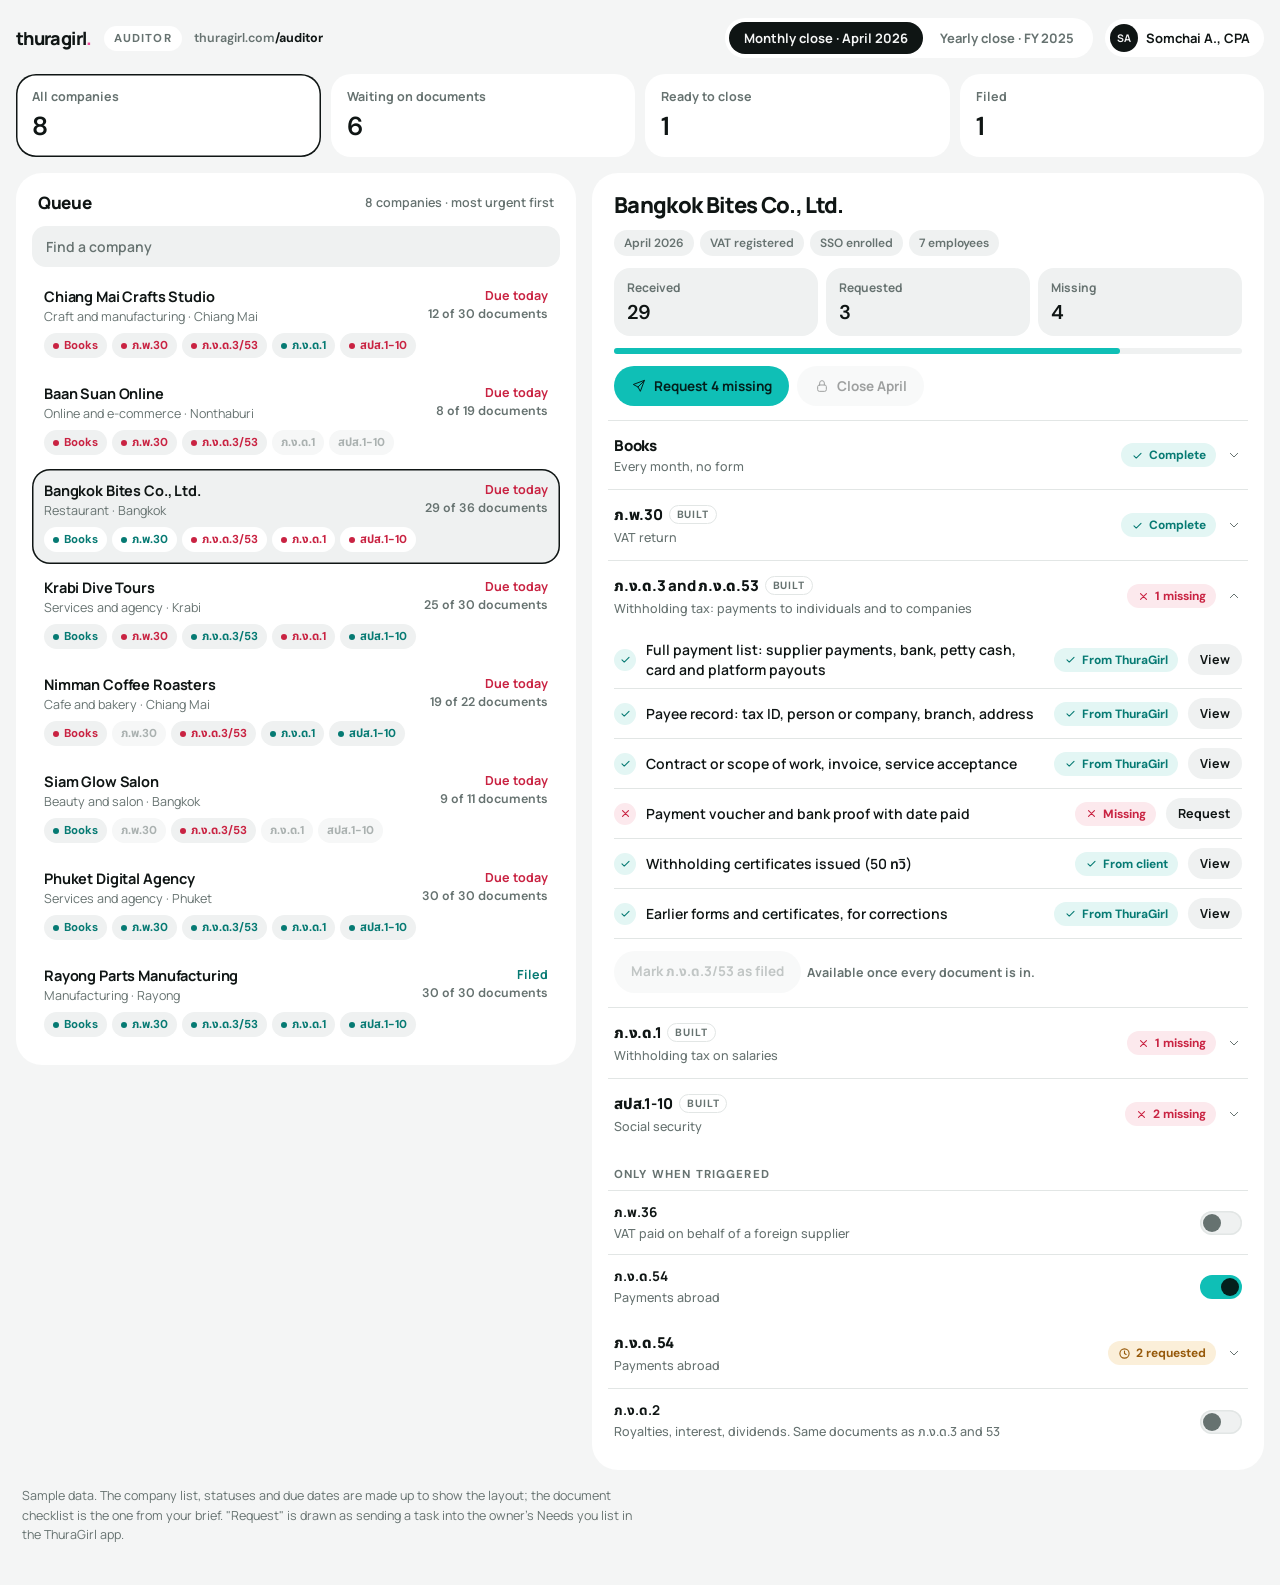
==== auditor/index.html @ 7ea8c2e9 "ThuraGirl v2: signup, dashboard and auditor pages A separate test build of the new design, apart fro" ====
<!doctype html>
<html lang="en">
<head>
<meta charset="utf-8">
<meta name="viewport" content="width=device-width,initial-scale=1,viewport-fit=cover">
<meta name="robots" content="noindex">
<title>Auditor · ThuraGirl</title>
<link rel="icon" href="../assets/favicon.svg">
<link rel="preconnect" href="https://fonts.googleapis.com">
<link rel="preconnect" href="https://fonts.gstatic.com" crossorigin>
<link rel="stylesheet" href="https://fonts.googleapis.com/css2?family=DM+Sans:opsz,wght@9..40,500;9..40,600;9..40,700&family=Manrope:wght@500;600;700;800&family=Noto+Sans+Thai:wght@500;600;700&display=swap">
<style>
  /* Layout: a work desk. Queue of companies on the left, the selected company's document checklist on the right. */
  :root{
    --bg:#F4F5F5; --surface:#FFFFFF; --soft:#EFF1F1; --ink:#0F1514; --mute:#667270; --line:#E2E6E5; --accent:#0FBFB6; --accent-ink:#04201D; --hint:#067A73; --tint:#E3F6F4;
    --bad:#C92342; --bad-bg:#FCE9ED; --warn:#96590A; --warn-bg:#FBEFD9; --shadow:0 12px 34px rgba(15,21,20,.10);
    --font:"Manrope","Noto Sans Thai",system-ui,-apple-system,"Segoe UI",sans-serif; --num:"DM Sans","Noto Sans Thai","Manrope",system-ui,sans-serif;
  }
  @media (prefers-color-scheme: dark){
    :root:not([data-theme="light"]){ --bg:#0B0E0E; --surface:#151919; --soft:#1F2424; --ink:#F1F4F3; --mute:#98A4A1; --line:#293030; --accent:#2DD4C8; --accent-ink:#04201D; --hint:#2DD4C8; --tint:#11302C;
      --bad:#FF8296; --bad-bg:#3A1820; --warn:#F0BC66; --warn-bg:#3A2C12; --shadow:0 16px 40px rgba(0,0,0,.5); color-scheme:dark }
  }
  :root[data-theme="dark"]{ --bg:#0B0E0E; --surface:#151919; --soft:#1F2424; --ink:#F1F4F3; --mute:#98A4A1; --line:#293030; --accent:#2DD4C8; --accent-ink:#04201D; --hint:#2DD4C8; --tint:#11302C;
    --bad:#FF8296; --bad-bg:#3A1820; --warn:#F0BC66; --warn-bg:#3A2C12; --shadow:0 16px 40px rgba(0,0,0,.5); color-scheme:dark }

  *{box-sizing:border-box;margin:0}
  body{background:var(--bg);color:var(--ink);font-family:var(--font);-webkit-font-smoothing:antialiased}
  button{font-family:inherit;color:inherit}
  :focus-visible{outline:2px solid var(--accent);outline-offset:2px}
  .num{font-family:var(--num);font-variant-numeric:tabular-nums}
  .i{width:18px;height:18px;stroke:currentColor;fill:none;stroke-width:1.5;stroke-linecap:round;stroke-linejoin:round;flex:none}
  .wrap{max-width:1320px;margin:0 auto;padding:18px max(16px,env(safe-area-inset-right,0px)) 40px max(16px,env(safe-area-inset-left,0px));display:grid;gap:16px}

  .top{display:flex;align-items:center;gap:12px;flex-wrap:wrap}
  .brand{display:flex;align-items:center;gap:8px;font-weight:800;font-size:18px;letter-spacing:-.035em}
  .brand b{font-weight:800}
  .brand i{font-style:normal;color:#EC4899}
  .brand span{font:700 11.5px var(--num);letter-spacing:.1em;text-transform:uppercase;color:var(--mute);background:var(--surface);border-radius:99px;padding:5px 10px;margin-left:4px}
  .url{font:600 12.5px var(--num);color:var(--mute)}
  .url b{color:var(--ink)}
  .seg{display:inline-flex;background:var(--surface);border-radius:99px;padding:4px;gap:2px}
  .seg button{border:0;background:none;font-weight:700;font-size:13px;color:var(--mute);padding:7px 15px;border-radius:99px;cursor:pointer}
  .seg button[aria-pressed="true"]{background:var(--ink);color:var(--bg)}
  .sp{flex:1}
  .me{display:flex;align-items:center;gap:8px;background:var(--surface);border-radius:99px;padding:5px 14px 5px 5px;font-size:13px;font-weight:700}
  .me b{width:28px;height:28px;border-radius:50%;background:var(--ink);color:var(--bg);display:grid;place-items:center;font-size:10.5px}

  .stats{display:grid;grid-template-columns:repeat(4,minmax(0,1fr));gap:10px}
  .stat{background:var(--surface);border:0;border-radius:20px;padding:14px 16px;text-align:left;cursor:pointer;display:grid;gap:4px}
  .stat[aria-pressed="true"]{box-shadow:inset 0 0 0 1.5px var(--ink)}
  .stat span{font-size:12.5px;font-weight:700;color:var(--mute)}
  .stat b{font:600 26px var(--num);letter-spacing:-.03em}

  .desk{display:grid;grid-template-columns:minmax(0,5fr) minmax(0,6fr);gap:16px;align-items:start}
  .pane{background:var(--surface);border-radius:26px;padding:16px}
  .ph{display:flex;align-items:center;justify-content:space-between;gap:10px;padding:2px 6px 12px}
  .ph h2{font-size:17px;font-weight:800;letter-spacing:-.02em}
  .ph small{font-size:12.5px;font-weight:600;color:var(--mute)}
  .search{width:100%;border:0;background:var(--soft);border-radius:14px;padding:11px 14px;font:600 14px var(--font);color:var(--ink);margin-bottom:8px}
  .search::placeholder{color:var(--mute)}
  .q{display:grid;gap:2px}
  .co{width:100%;border:0;background:none;text-align:left;border-radius:18px;padding:12px;display:grid;grid-template-columns:minmax(0,1fr) auto;gap:8px 12px;cursor:pointer}
  .co:hover{background:var(--soft)}
  .co[aria-current="true"]{background:var(--soft);box-shadow:inset 0 0 0 1.5px var(--ink)}
  .co .nm{font-size:14.5px;font-weight:700;letter-spacing:-.01em}
  .co .ty{font-size:12.5px;color:var(--mute);margin-top:2px}
  .co .due{font-size:12.5px;font-weight:700;color:var(--mute);text-align:right;white-space:nowrap}
  .co .due.hot{color:var(--bad)}
  .co .due.ok{color:var(--hint)}
  .co .cnt{font:600 12.5px var(--num);color:var(--mute);text-align:right;margin-top:2px}
  .strip{grid-column:1 / -1;display:flex;flex-wrap:wrap;gap:5px}
  .fs{display:inline-flex;align-items:center;gap:5px;border-radius:99px;padding:4px 9px;font:700 11.5px var(--num);background:var(--soft);color:var(--mute)}
  .co[aria-current="true"] .fs,.co:hover .fs{background:var(--surface)}
  .fs::before{content:"";width:6px;height:6px;border-radius:50%;background:currentColor}
  .fs.done{color:var(--hint)} .fs.miss{color:var(--bad)} .fs.ask{color:var(--warn)} .fs.na{opacity:.55} .fs.na::before{display:none}
  .none{padding:28px 12px;text-align:center;color:var(--mute);font-size:14px}

  .dh{display:grid;gap:12px;padding:4px 6px 14px}
  .dh h2{font-size:22px;font-weight:800;letter-spacing:-.03em;line-height:1.15}
  .tags{display:flex;flex-wrap:wrap;gap:6px}
  .tag{font:600 12px var(--num);color:var(--mute);background:var(--soft);border-radius:99px;padding:5px 10px}
  .sum{display:grid;grid-template-columns:repeat(3,minmax(0,1fr));gap:8px}
  .sum div{background:var(--soft);border-radius:16px;padding:11px 13px}
  .sum dt{font-size:12px;font-weight:700;color:var(--mute)}
  .sum dd{font:600 20px var(--num);letter-spacing:-.02em;margin-top:3px}
  .bar{height:6px;border-radius:99px;background:var(--soft);overflow:hidden}
  .bar i{display:block;height:100%;background:var(--accent);border-radius:0 99px 99px 0;transition:width .3s}
  .acts{display:flex;flex-wrap:wrap;gap:8px}
  .btn{border:0;border-radius:99px;padding:11px 17px;font-weight:700;font-size:13.5px;cursor:pointer;display:inline-flex;align-items:center;gap:7px;background:var(--soft)}
  .btn.pri{background:var(--accent);color:var(--accent-ink)}
  .btn[disabled]{opacity:.4;cursor:default}
  .btn .i{width:16px;height:16px}
  .back{display:none}

  .sec{border-top:1px solid var(--line)}
  .sh{width:100%;border:0;background:none;display:flex;align-items:center;gap:10px;padding:14px 6px;cursor:pointer;text-align:left}
  .sh .t{flex:1;min-width:0}
  .sh b{font-size:15px;font-weight:800;letter-spacing:-.015em}
  .sh small{display:block;font-size:12.5px;color:var(--mute);margin-top:2px;font-weight:500}
  .sh .cv{width:16px;height:16px;color:var(--mute);transition:transform .2s}
  .sec.open .sh .cv{transform:rotate(180deg)}
  .pill{display:inline-flex;align-items:center;gap:5px;border-radius:99px;padding:4px 10px;font:700 12px var(--num);white-space:nowrap;background:var(--soft);color:var(--mute)}
  .pill .i{width:13px;height:13px;stroke-width:2}
  .pill.done{background:var(--tint);color:var(--hint)} .pill.miss{background:var(--bad-bg);color:var(--bad)} .pill.ask{background:var(--warn-bg);color:var(--warn)}
  .built{font:700 10.5px var(--num);letter-spacing:.08em;text-transform:uppercase;color:var(--mute);border:1px solid var(--line);border-radius:99px;padding:2px 7px;margin-left:6px;vertical-align:2px}
  .sb{display:none;padding:0 6px 14px}
  .sec.open .sb{display:grid}
  .doc{display:flex;align-items:center;gap:10px;padding:9px 0;border-top:1px solid var(--line)}
  .doc:first-child{border-top:0}
  .doc .ic{width:22px;height:22px;border-radius:50%;display:grid;place-items:center;flex:none;background:var(--soft);color:var(--mute)}
  .doc .ic .i{width:13px;height:13px;stroke-width:2}
  .doc.done .ic{background:var(--tint);color:var(--hint)} .doc.miss .ic{background:var(--bad-bg);color:var(--bad)} .doc.ask .ic{background:var(--warn-bg);color:var(--warn)}
  .doc .tx{flex:1;min-width:0;font-size:14px;line-height:1.4;font-weight:600}
  .doc .tx small{display:block;font-size:12.5px;font-weight:500;color:var(--mute)}
  .doc .mini{border:0;background:var(--soft);border-radius:99px;padding:7px 12px;font-weight:700;font-size:12.5px;cursor:pointer;white-space:nowrap}
  .doc .mini:hover{background:var(--ink);color:var(--bg)}
  .after{display:flex;flex-wrap:wrap;align-items:center;gap:6px;padding:12px 0 0;border-top:1px solid var(--line);font-size:12.5px;font-weight:700;color:var(--mute)}
  .after button{border:0;cursor:pointer}
  .trig{display:flex;align-items:center;gap:10px;justify-content:space-between;padding:12px 6px;border-top:1px solid var(--line);font-size:13.5px;font-weight:700}
  .trig small{display:block;font-weight:500;color:var(--mute);font-size:12.5px;margin-top:2px}
  .sw{width:42px;height:24px;border-radius:99px;border:0;background:var(--soft);position:relative;cursor:pointer;flex:none;box-shadow:inset 0 0 0 1.5px var(--line)}
  .sw::after{content:"";position:absolute;top:3px;left:3px;width:18px;height:18px;border-radius:50%;background:var(--mute);transition:transform .18s}
  .sw[aria-checked="true"]{background:var(--accent);box-shadow:none} .sw[aria-checked="true"]::after{transform:translateX(18px);background:var(--accent-ink)}
  .grp{font:700 11.5px var(--num);letter-spacing:.1em;text-transform:uppercase;color:var(--mute);padding:18px 6px 8px}
  .toast{position:fixed;left:50%;bottom:24px;transform:translateX(-50%);background:var(--ink);color:var(--bg);border-radius:99px;padding:11px 18px;font-weight:700;font-size:13.5px;box-shadow:var(--shadow);z-index:9;max-width:calc(100vw - 32px);text-align:center}
  .toast[hidden]{display:none}
  .foot{font-size:12.5px;line-height:1.55;color:var(--mute);max-width:80ch;padding:0 6px}

  @media (max-width:900px){
    .desk{grid-template-columns:minmax(0,1fr)}
    .desk.detail .left{display:none}
    .desk:not(.detail) .right{display:none}
    .back{display:inline-flex}
    .stats{grid-template-columns:repeat(2,minmax(0,1fr))}
    .url{display:none}
    .pane{padding:12px;border-radius:22px}
    .doc{flex-wrap:wrap}
    .doc .tx{flex-basis:calc(100% - 34px)}
    .doc .pill{margin-left:32px}
    .me span{display:none} .me{padding:5px}
  }
  @media (prefers-reduced-motion:reduce){ .bar i,.sw::after,.sh .cv{transition:none} }
</style>
</head>
<body>
<svg width="0" height="0" style="position:absolute" aria-hidden="true">
  <symbol id="i-check" viewBox="0 0 24 24"><path d="m5.5 12.5 4.2 4.2L18.5 8"/></symbol>
  <symbol id="i-x" viewBox="0 0 24 24"><path d="m6.5 6.5 11 11m0-11-11 11"/></symbol>
  <symbol id="i-clock" viewBox="0 0 24 24"><circle cx="12" cy="12" r="8.5"/><path d="M12 7.5V12l3 1.8"/></symbol>
  <symbol id="i-chev" viewBox="0 0 24 24"><path d="m6.5 9.5 5.5 5.5 5.5-5.5"/></symbol>
  <symbol id="i-chevl" viewBox="0 0 24 24"><path d="m14.5 6.5-5.5 5.5 5.5 5.5"/></symbol>
  <symbol id="i-send" viewBox="0 0 24 24"><path d="M20 4 10.5 13.5M20 4l-6 16-3.500-6.500L4 10z"/></symbol>
  <symbol id="i-lock" viewBox="0 0 24 24"><rect x="5.5" y="10.5" width="13" height="9.5" rx="2.5"/><path d="M8.500 10.500v-3a3.500 3.500 0 0 1 7 0v3"/></symbol>
  <symbol id="i-dash" viewBox="0 0 24 24"><path d="M7 12h10"/></symbol>
</svg>

<div class="wrap">
  <header class="top">
    <div class="brand"><b>thuragirl<i>.</i></b><span>Auditor</span></div>
    <div class="url">thuragirl.com<b>/auditor</b></div>
    <div class="sp"></div>
    <div class="seg" id="mode" role="group" aria-label="Close type">
      <button type="button" data-m="month" aria-pressed="true">Monthly close · April 2026</button>
      <button type="button" data-m="year" aria-pressed="false">Yearly close · FY 2025</button>
    </div>
    <div class="me"><b>SA</b><span>Somchai A., CPA</span></div>
  </header>

  <div class="stats" id="stats" role="group" aria-label="Filter the queue"></div>

  <div class="desk" id="desk">
    <section class="pane left" aria-label="Company queue">
      <div class="ph"><h2>Queue</h2><small id="qn"></small></div>
      <input class="search" id="search" type="search" placeholder="Find a company" aria-label="Find a company">
      <div class="q" id="queue"></div>
    </section>
    <section class="pane right" id="detail" aria-label="Company documents"></section>
  </div>
  <p class="foot">Sample data. The company list, statuses and due dates are made up to show the layout; the document checklist is the one from your brief. "Request" is drawn as sending a task into the owner's Needs you list in the ThuraGirl app.</p>
</div>
<div class="toast" id="toast" role="status" hidden></div>

<script>
(function(){
  var $ = function(s, r){ return (r || document).querySelector(s); };
  function el(tag, cls, text){ var n = document.createElement(tag); if (cls) n.className = cls; if (text != null) n.textContent = text; return n; }
  function ico(id){ return '<svg class="i"><use href="#' + id + '"/></svg>'; }

  var WHT = ["Full payment list: supplier payments, bank, petty cash, card and platform payouts", "Payee record: tax ID, person or company, branch, address", "Contract or scope of work, invoice, service acceptance", "Payment voucher and bank proof with date paid", "Withholding certificates issued (50 ทวิ)", "Earlier forms and certificates, for corrections"];
  var SETS = {
    month: { forms: [
      { id: "books", short: "Books", name: "Books", sub: "Every month, no form", docs: ["Bank, card and wallet statements for the full month", "Reconciliations: bank, customer balances, supplier balances", "Adjustment entries with supporting documents", "Trial balance (all account balances) and ledger", "List of open exceptions"] },
      { id: "pp30", short: "ภ.พ.30", name: "ภ.พ.30", sub: "VAT return", built: 1, needs: "vat", due: 15, docs: ["Sales tax invoices, receipts, credit and debit notes", "Orders or contracts, and delivery or service acceptance", "Sales channel exports, platform settlements, payment-provider statements", "Supplier full tax invoices, credit and debit notes", "Purchase orders, goods or service received, proof of payment", "Sales VAT report and purchase VAT report", "Last month's ภ.พ.30 and receipt, with any overpaid VAT carried forward", "VAT registration (ภ.พ.20), branch list, approval for combined filing"] },
      { id: "wht", short: "ภ.ง.ด.3/53", name: "ภ.ง.ด.3 and ภ.ง.ด.53", sub: "Withholding tax: payments to individuals and to companies", built: 1, due: 7, docs: WHT },
      { id: "pnd1", short: "ภ.ง.ด.1", name: "ภ.ง.ด.1", sub: "Withholding tax on salaries", built: 1, needs: "staff", due: 7, docs: ["Employee list: joiners and leavers", "Employment contracts", "Payroll register: gross, deductions, net", "Bank payroll file and proof of payment", "Payroll journal entry"] },
      { id: "sso", short: "สปส.1-10", name: "สปส.1-10", sub: "Social security", built: 1, needs: "sso", due: 15, docs: ["Employee list with status: active, joined, left, unpaid leave", "HR change documents: resignation, termination, start dates", "Attendance, overtime, commission, bonus inputs", "Payroll register with wage base and both contributions", "Bank payroll file and proof of payment", "Form parts 1 and 2, submission response, official receipt"] }
    ], trig: [
      { id: "pp36", short: "ภ.พ.36", name: "ภ.พ.36", sub: "VAT paid on behalf of a foreign supplier", docs: ["Foreign contract", "Invoice", "Proof of where the service was used", "Remittance proof", "Exchange rate source"] },
      { id: "pnd54", short: "ภ.ง.ด.54", name: "ภ.ง.ด.54", sub: "Payments abroad", docs: ["Payee country", "Tax residency certificate", "Contract", "Invoice", "Remittance proof", "Exchange rate source"] },
      { id: "pnd2", short: "ภ.ง.ด.2", name: "ภ.ง.ด.2", sub: "Royalties, interest, dividends. Same documents as ภ.ง.ด.3 and 53", docs: WHT }
    ] },
    year: { forms: [
      { id: "ybooks", short: "Books", name: "Books", sub: "Year-end books", docs: ["12 monthly packs", "Final locked trial balance, ledger, sub-ledgers", "Year-end adjustments with supporting documents", "Schedules: fixed assets and depreciation, accruals, provisions, loans, stock count"] },
      { id: "pnd51", short: "ภ.ง.ด.51", name: "ภ.ง.ด.51", sub: "Half-year corporate income tax", docs: ["Year-to-date trial balance and management accounts", "Full-year profit forecast with assumptions", "Tax losses brought forward, incentives (BOI, SME status)", "Withholding certificates received (tax credits)", "Earlier ภ.ง.ด.51 payment and receipt"] },
      { id: "pnd50", short: "ภ.ง.ด.50", name: "ภ.ง.ด.50", sub: "Annual corporate income tax", docs: ["Final financial statements, notes, audit report", "Bridge from accounting profit to taxable profit", "Schedules: tax depreciation, donations, entertainment, non-deductible expenses, tax losses", "Credits: ภ.ง.ด.51 payment, withholding certificates received", "Related-party transaction records"] },
      { id: "pnd1k", short: "ภ.ง.ด.1ก", name: "ภ.ง.ด.1ก", sub: "Annual payroll summary", needs: "staff", docs: ["Full-year payroll, matched to the 12 monthly ภ.ง.ด.1 forms", "Annual withholding certificates for employees (50 ทวิ)"] },
      { id: "dbd", short: "DBD", name: "DBD financial statements", sub: "Annual filing with DBD", docs: ["Final financial statements with last year's figures, and notes", "Signed audit report with the CPA's name and registration number", "Board documents, AGM notice and minutes", "Filing files: the statements in DBD's electronic format, audit report PDF, notes PDF", "Submission reference and accepted status"] },
      { id: "boj5", short: "บอจ.5", name: "บอจ.5", sub: "Shareholder list", docs: ["Share register as of the AGM date", "Share transfers during the year", "Capital and share data"] }
    ], trig: [] }
  };
  var AFTER = ["Submission response", "Payment proof", "Official receipt"];
  var COS = [
    { n: "Bangkok Bites Co., Ltd.", t: "Restaurant · Bangkok", vat: 1, sso: 1, staff: 7, c: .78 },
    { n: "Chiang Mai Crafts Studio", t: "Craft and manufacturing · Chiang Mai", vat: 1, sso: 1, staff: 4, c: .5 },
    { n: "Phuket Digital Agency", t: "Services and agency · Phuket", vat: 1, sso: 1, staff: 12, c: 1 },
    { n: "Nimman Coffee Roasters", t: "Cafe and bakery · Chiang Mai", vat: 0, sso: 1, staff: 5, c: .9 },
    { n: "Siam Glow Salon", t: "Beauty and salon · Bangkok", vat: 0, sso: 0, staff: 0, c: .62 },
    { n: "Baan Suan Online", t: "Online and e-commerce · Nonthaburi", vat: 1, sso: 0, staff: 0, c: .4 },
    { n: "Rayong Parts Manufacturing", t: "Manufacturing · Rayong", vat: 1, sso: 1, staff: 38, c: 2 },
    { n: "Krabi Dive Tours", t: "Services and agency · Krabi", vat: 1, sso: 1, staff: 9, c: .86 }
  ];
  // deterministic sample statuses
  function rnd(seed){ var x = Math.sin(seed * 9301 + 49297) * 233280; return x - Math.floor(x); }
  var ST = {}, FILED = {}, TRIGON = {}, AFT = {};
  COS.forEach(function(co, ci){
    ["month", "year"].forEach(function(m, mi){
      SETS[m].forms.concat(SETS[m].trig).forEach(function(f, fi){
        var c = m === "year" ? Math.min(1, co.c * 0.7) : co.c;
        f.docs.forEach(function(d, di){
          var r = rnd(ci * 131 + mi * 977 + fi * 53 + di * 7 + 1), r2 = rnd(ci * 71 + fi * 113 + di * 37 + mi * 211 + 5);
          ST[ci + m + f.id + di] = r < c ? (r2 < .62 ? "auto" : "client") : (r2 < .35 ? "ask" : "miss");
        });
        if (co.c >= 2 && m === "month"){ FILED[ci + m + f.id] = 1; AFTER.forEach(function(a, ai){ AFT[ci + m + f.id + ai] = 1; }); }
      });
    });
  });
  TRIGON["0monthpnd54"] = 1;

  var mode = "month", sel = 0, filter = "all", term = "", open = {};
  function applies(co, f){ return !f.needs || (f.needs === "vat" ? co.vat : f.needs === "sso" ? co.sso : co.staff > 0); }
  function activeForms(ci){
    var co = COS[ci], S = SETS[mode];
    return S.forms.filter(function(f){ return applies(co, f); }).concat(S.trig.filter(function(f){ return TRIGON[ci + mode + f.id]; }));
  }
  function formStat(ci, f){
    var o = { got: 0, ask: 0, miss: 0, n: f.docs.length };
    f.docs.forEach(function(d, di){ var s = ST[ci + mode + f.id + di]; if (s === "miss") o.miss++; else if (s === "ask") o.ask++; else o.got++; });
    o.filed = !!FILED[ci + mode + f.id]; return o;
  }
  function coStat(ci){
    var o = { got: 0, ask: 0, miss: 0, n: 0, filed: 0, forms: 0, due: 99 };
    activeForms(ci).forEach(function(f){
      var s = formStat(ci, f); o.got += s.got; o.ask += s.ask; o.miss += s.miss; o.n += s.n; o.forms++; if (s.filed) o.filed++;
      if (!s.filed && f.due && f.due < o.due) o.due = f.due;
    });
    o.stage = o.filed === o.forms ? "filed" : (o.miss + o.ask) ? "collect" : "ready"; return o;
  }
  var TODAY = 7;
  function dueText(s){
    if (s.stage === "filed") return ["Filed", "ok"];
    if (mode === "year" || s.due === 99) return [s.stage === "ready" ? "Ready to close" : "Collecting", s.stage === "ready" ? "ok" : ""];
    var d = s.due - TODAY; return [d === 0 ? "Due today" : d < 0 ? Math.abs(d) + " days late" : "Due in " + d + " days", d <= 0 ? "hot" : ""];
  }
  var toastT = 0;
  function toast(m){ var t = $("#toast"); t.textContent = m; t.hidden = false; clearTimeout(toastT); toastT = setTimeout(function(){ t.hidden = true; }, 2600); }

  function renderStats(){
    var c = { all: 0, collect: 0, ready: 0, filed: 0 };
    COS.forEach(function(co, ci){ var s = coStat(ci); c.all++; c[s.stage]++; });
    var root = $("#stats"); root.textContent = "";
    [["all", "All companies"], ["collect", "Waiting on documents"], ["ready", "Ready to close"], ["filed", "Filed"]].forEach(function(x){
      var b = el("button", "stat"); b.type = "button"; b.setAttribute("aria-pressed", String(filter === x[0]));
      b.appendChild(el("span", "", x[1])); b.appendChild(el("b", "num", c[x[0]]));
      b.addEventListener("click", function(){ filter = x[0]; render(); }); root.appendChild(b);
    });
  }
  function renderQueue(){
    var root = $("#queue"); root.textContent = "";
    var rows = COS.map(function(co, ci){ return { co: co, ci: ci, s: coStat(ci) }; })
      .filter(function(r){ return (filter === "all" || r.s.stage === filter) && r.co.n.toLowerCase().indexOf(term) >= 0; })
      .sort(function(a, b){ var o = { collect: 0, ready: 1, filed: 2 }; return (o[a.s.stage] - o[b.s.stage]) || (a.s.due - b.s.due) || (b.s.miss + b.s.ask - a.s.miss - a.s.ask); });
    $("#qn").textContent = rows.length + (rows.length === 1 ? " company" : " companies") + " · most urgent first";
    if (!rows.length) root.appendChild(el("div", "none", "No companies match."));
    rows.forEach(function(r){
      var b = el("button", "co"); b.type = "button"; if (r.ci === sel) b.setAttribute("aria-current", "true");
      var l = el("div"); l.appendChild(el("div", "nm", r.co.n)); l.appendChild(el("div", "ty", r.co.t)); b.appendChild(l);
      var d = dueText(r.s), rt = el("div"); rt.appendChild(el("div", "due " + d[1], d[0])); rt.appendChild(el("div", "cnt", r.s.got + " of " + r.s.n + " documents")); b.appendChild(rt);
      var strip = el("div", "strip");
      SETS[mode].forms.forEach(function(f){
        var ok = applies(r.co, f), fs = ok ? formStat(r.ci, f) : null, cls = !ok ? "na" : fs.filed || !(fs.miss + fs.ask) ? "done" : fs.miss ? "miss" : "ask";
        var word = !ok ? "not needed" : fs.filed ? "filed" : fs.miss ? fs.miss + " missing" : fs.ask ? fs.ask + " requested" : "complete";
        var p = el("span", "fs " + cls, f.short); p.title = f.short + ": " + word; p.setAttribute("aria-label", f.short + ", " + word); strip.appendChild(p);
      });
      b.appendChild(strip);
      b.addEventListener("click", function(){ sel = r.ci; open = {}; $("#desk").classList.add("detail"); render(); window.scrollTo(0, 0); });
      root.appendChild(b);
    });
  }
  function statusPill(s){
    var map = { auto: ["done", "i-check", "From ThuraGirl"], client: ["done", "i-check", "From client"], ask: ["ask", "i-clock", "Requested"], miss: ["miss", "i-x", "Missing"] }[s];
    var p = el("span", "pill " + map[0]); p.innerHTML = ico(map[1]); p.appendChild(document.createTextNode(map[2])); return p;
  }
  function renderDetail(){
    var root = $("#detail"), co = COS[sel], s = coStat(sel), S = SETS[mode]; root.textContent = "";
    var h = el("div", "dh");
    var back = el("button", "btn back"); back.type = "button"; back.innerHTML = ico("i-chevl") + "Queue"; back.style.justifySelf = "start";
    back.addEventListener("click", function(){ $("#desk").classList.remove("detail"); }); h.appendChild(back);
    h.appendChild(el("h2", "", co.n));
    var tags = el("div", "tags");
    [mode === "month" ? "April 2026" : "FY 2025", co.vat ? "VAT registered" : "Not VAT registered", co.sso ? "SSO enrolled" : "No SSO", co.staff ? co.staff + " employees" : "No employees"].forEach(function(t){ tags.appendChild(el("span", "tag", t)); });
    h.appendChild(tags);
    var sum = el("dl", "sum");
    [["Received", s.got], ["Requested", s.ask], ["Missing", s.miss]].forEach(function(x){ var d = el("div"); d.appendChild(el("dt", "", x[0])); d.appendChild(el("dd", "num", x[1])); sum.appendChild(d); });
    h.appendChild(sum);
    var bar = el("div", "bar"); bar.setAttribute("role", "img"); bar.setAttribute("aria-label", s.got + " of " + s.n + " documents received"); var fill = el("i"); fill.style.width = (s.n ? s.got / s.n * 100 : 0) + "%"; bar.appendChild(fill); h.appendChild(bar);
    var acts = el("div", "acts");
    var req = el("button", "btn pri"); req.type = "button"; req.innerHTML = ico("i-send") + (s.miss ? "Request " + s.miss + " missing" : "Nothing to request"); req.disabled = !s.miss;
    req.addEventListener("click", function(){ var n = 0; activeForms(sel).forEach(function(f){ f.docs.forEach(function(d, di){ var k = sel + mode + f.id + di; if (ST[k] === "miss"){ ST[k] = "ask"; n++; } }); }); toast(n + " requests sent to " + co.n); render(); });
    var cls = el("button", "btn"); cls.type = "button"; cls.innerHTML = ico("i-lock") + (s.stage === "filed" ? "Closed" : mode === "month" ? "Close April" : "Close FY 2025"); cls.disabled = s.stage !== "ready" || s.filed !== s.forms;
    if (s.stage === "ready" && s.filed !== s.forms) cls.title = "File every form first";
    acts.appendChild(req); acts.appendChild(cls); h.appendChild(acts);
    root.appendChild(h);

    var act = activeForms(sel), auto = act.filter(function(f){ return formStat(sel, f).miss; })[0] || act.filter(function(f){ return formStat(sel, f).ask; })[0];
    function section(f, isTrig){
      var fs = formStat(sel, f), key = f.id, isOpen = open[key] != null ? open[key] : (auto && auto.id === f.id);
      var sec = el("div", "sec" + (isOpen ? " open" : "")), sh = el("button", "sh"); sh.type = "button"; sh.setAttribute("aria-expanded", String(isOpen));
      var t = el("div", "t"), b = el("b", "", f.name); t.appendChild(b); if (f.built) t.insertAdjacentHTML("beforeend", '<span class="built">Built</span>'); t.appendChild(el("small", "", f.sub)); sh.appendChild(t);
      var pc = fs.filed ? "done" : fs.miss ? "miss" : fs.ask ? "ask" : "done", pt = fs.filed ? "Filed" : fs.miss ? fs.miss + " missing" : fs.ask ? fs.ask + " requested" : "Complete";
      var pill = el("span", "pill " + pc); pill.innerHTML = ico(pc === "done" ? "i-check" : pc === "miss" ? "i-x" : "i-clock"); pill.appendChild(document.createTextNode(pt)); sh.appendChild(pill);
      sh.insertAdjacentHTML("beforeend", '<svg class="i cv"><use href="#i-chev"/></svg>');
      sh.addEventListener("click", function(){ open[key] = !isOpen; renderDetail(); }); sec.appendChild(sh);
      var sb = el("div", "sb");
      f.docs.forEach(function(d, di){
        var k = sel + mode + f.id + di, st = ST[k], cl = st === "miss" ? "miss" : st === "ask" ? "ask" : "done";
        var row = el("div", "doc " + cl), ic = el("span", "ic"); ic.innerHTML = ico(cl === "done" ? "i-check" : cl === "miss" ? "i-x" : "i-clock"); row.appendChild(ic);
        row.appendChild(el("div", "tx", d)); row.appendChild(statusPill(st));
        if (st === "miss"){ var a = el("button", "mini", "Request"); a.type = "button"; a.addEventListener("click", function(){ ST[k] = "ask"; toast("Request sent to " + co.n); render(); }); row.appendChild(a); }
        else if (st === "ask"){ var a2 = el("button", "mini", "Mark received"); a2.type = "button"; a2.addEventListener("click", function(){ ST[k] = "client"; render(); }); row.appendChild(a2); }
        else { var a3 = el("button", "mini", "View"); a3.type = "button"; a3.addEventListener("click", function(){ toast("Opens the file. Not part of this mock."); }); row.appendChild(a3); }
        sb.appendChild(row);
      });
      if (f.id !== "books" && f.id !== "ybooks"){
        var af = el("div", "after"), complete = !(fs.miss + fs.ask);
        if (!fs.filed){
          var fb = el("button", "btn"); fb.type = "button"; fb.textContent = "Mark " + f.short + " as filed"; fb.disabled = !complete; if (!complete) fb.title = "Collect every document first";
          fb.addEventListener("click", function(){ FILED[sel + mode + f.id] = 1; toast(f.short + " marked as filed"); render(); }); af.appendChild(fb);
          af.appendChild(el("span", "", complete ? "Then collect the filing proof." : "Available once every document is in."));
        } else {
          af.appendChild(el("span", "", "After filing:"));
          AFTER.forEach(function(a, ai){
            var k2 = sel + mode + f.id + ai, on = !!AFT[k2], p = el("button", "pill " + (on ? "done" : "miss")); p.type = "button"; p.innerHTML = ico(on ? "i-check" : "i-x"); p.appendChild(document.createTextNode(a));
            p.setAttribute("aria-pressed", String(on)); p.addEventListener("click", function(){ AFT[k2] = !on; renderDetail(); }); af.appendChild(p);
          });
        }
        sb.appendChild(af);
      }
      sec.appendChild(sb); return sec;
    }
    S.forms.forEach(function(f){
      if (applies(co, f)) root.appendChild(section(f));
      else { var na = el("div", "trig"), t = el("div"); t.appendChild(document.createTextNode(f.name)); t.appendChild(el("small", "", "Not needed: " + (f.needs === "vat" ? "the company is not VAT registered" : f.needs === "sso" ? "the company is not enrolled with SSO" : "the company has no employees"))); na.appendChild(t); var p = el("span", "pill"); p.innerHTML = ico("i-dash") + "Not needed"; na.appendChild(p); root.appendChild(na); }
    });
    if (S.trig.length){
      root.appendChild(el("div", "grp", "Only when triggered"));
      S.trig.forEach(function(f){
        var k = sel + mode + f.id, on = !!TRIGON[k];
        var row = el("div", "trig"), t = el("div"); t.appendChild(document.createTextNode(f.name)); t.appendChild(el("small", "", f.sub)); row.appendChild(t);
        var sw = el("button", "sw"); sw.type = "button"; sw.setAttribute("role", "switch"); sw.setAttribute("aria-checked", String(on)); sw.setAttribute("aria-label", f.name + " applies this month");
        sw.addEventListener("click", function(){ TRIGON[k] = !on; if (!on) open[f.id] = true; render(); }); row.appendChild(sw); root.appendChild(row);
        if (on){ var sc = section(f, true); sc.style.borderTop = "0"; root.appendChild(sc); }
      });
    }
  }
  function render(){ renderStats(); renderQueue(); renderDetail(); }
  [].forEach.call(document.querySelectorAll("#mode button"), function(b){
    b.addEventListener("click", function(){ mode = b.getAttribute("data-m"); open = {}; [].forEach.call(document.querySelectorAll("#mode button"), function(x){ x.setAttribute("aria-pressed", String(x === b)); }); render(); });
  });
  $("#search").addEventListener("input", function(){ term = this.value.trim().toLowerCase(); renderQueue(); });
  render();
})();
</script>
</body>
</html>
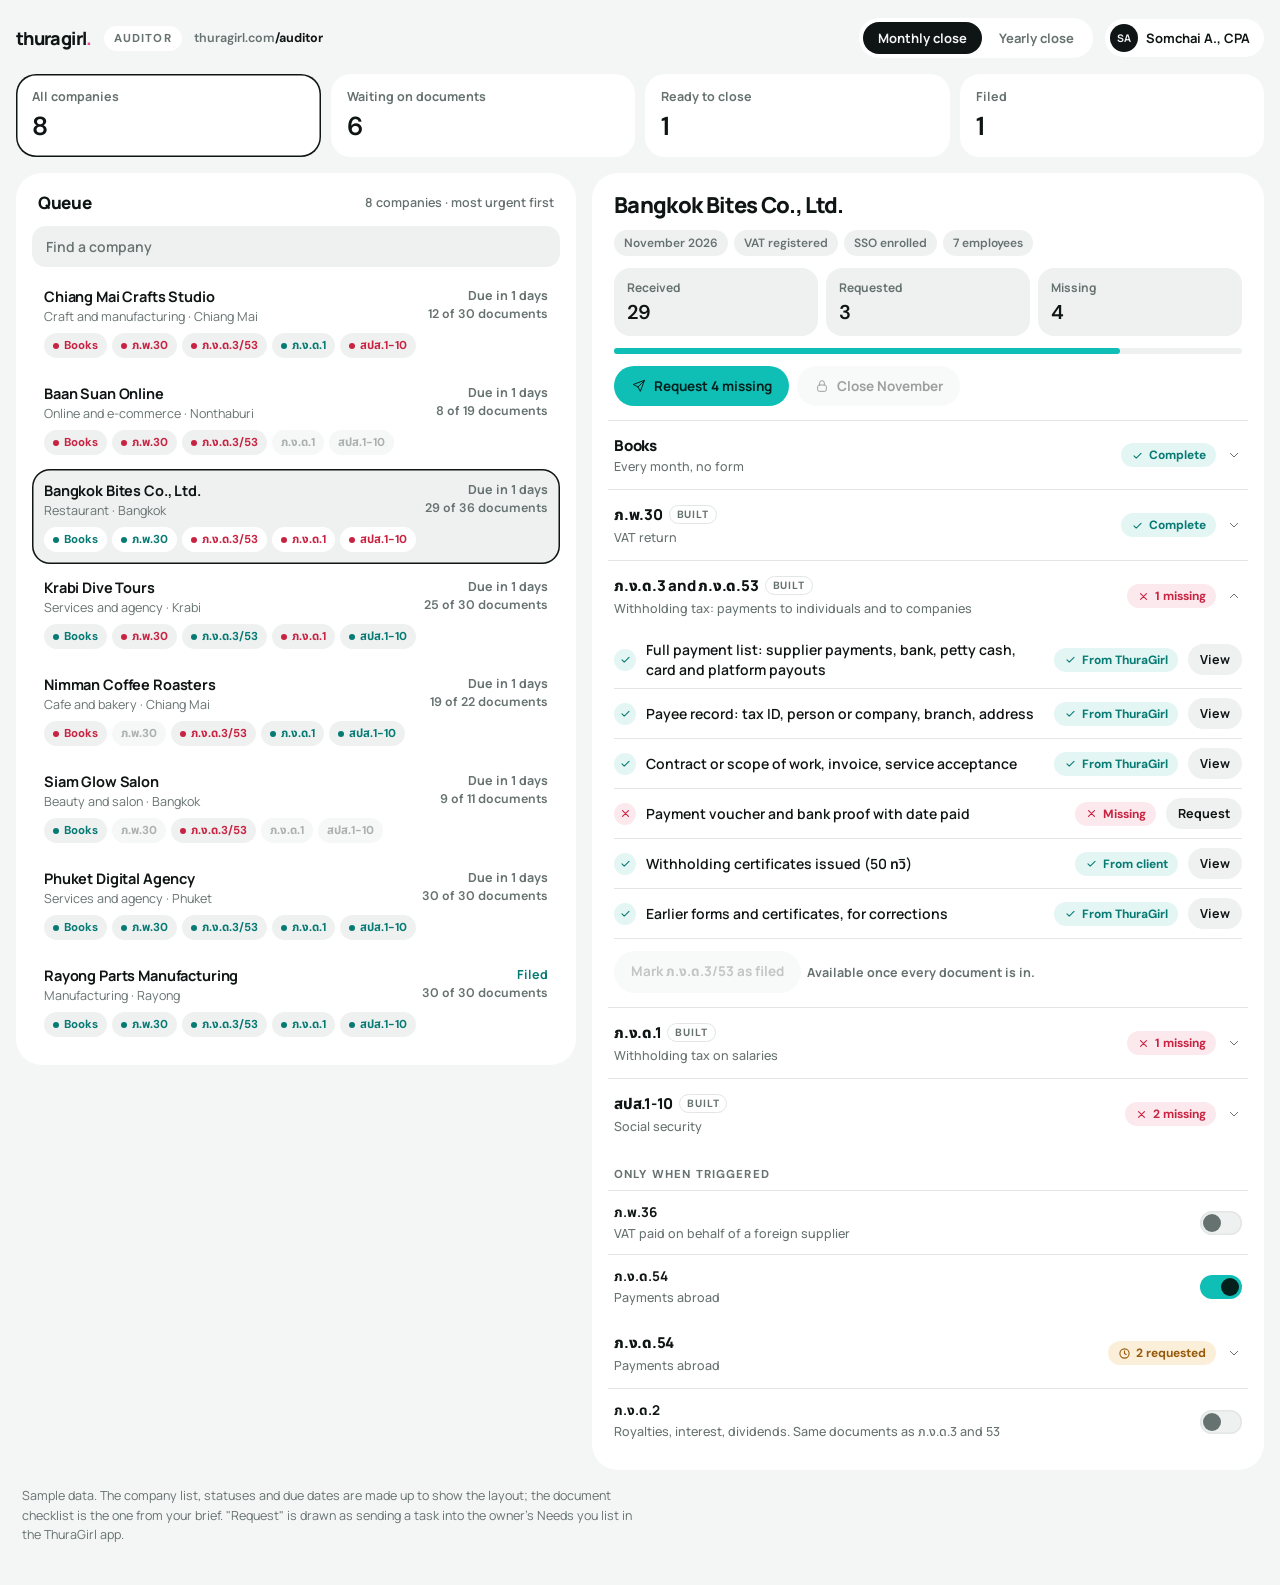
==== commit 162a94dd: "Guided invoice and pay, one Upload for everything, passkeys and 2FA, Settings tabs, DBD records, pay" ====
--- a/auditor/index.html
+++ b/auditor/index.html
@@ -140,6 +140,16 @@
     .me span{display:none} .me{padding:5px}
   }
   @media (prefers-reduced-motion:reduce){ .bar i,.sw::after,.sh .cv{transition:none} }
+  .vw{position:fixed;inset:0;z-index:50;background:rgba(10,20,18,.38);display:grid;place-items:center;padding:16px}
+  .vw[hidden]{display:none}
+  .vw-c{background:var(--surface);border-radius:24px;padding:22px;width:min(520px,100%);display:grid;gap:12px;box-shadow:var(--shadow)}
+  .vw-c small{color:var(--mute);font-weight:700;font-size:12.5px}
+  .vw-c h3{font-size:18px;line-height:1.35}
+  .vw-c p{color:var(--mute);font-size:14px;line-height:1.5}
+  .vw-d{display:grid;grid-template-columns:max-content 1fr;gap:6px 16px;font-size:14px;margin:0}
+  .vw-d dt{color:var(--mute);font-weight:600}
+  .vw-d dd{margin:0;font-weight:600;word-break:break-word}
+  .vw-c .acts{display:flex;gap:8px;justify-content:flex-end;flex-wrap:wrap}
 </style>
 </head>
 <body>
@@ -160,8 +170,8 @@
     <div class="url">thuragirl.com<b>/auditor</b></div>
     <div class="sp"></div>
     <div class="seg" id="mode" role="group" aria-label="Close type">
-      <button type="button" data-m="month" aria-pressed="true">Monthly close · April 2026</button>
-      <button type="button" data-m="year" aria-pressed="false">Yearly close · FY 2025</button>
+      <button type="button" data-m="month" aria-pressed="true">Monthly close</button>
+      <button type="button" data-m="year" aria-pressed="false">Yearly close</button>
     </div>
     <div class="me"><b>SA</b><span>Somchai A., CPA</span></div>
   </header>
@@ -209,6 +219,8 @@
     ], trig: [] }
   };
   var AFTER = ["Submission response", "Payment proof", "Official receipt"];
+  var NOW = new Date(), PM = new Date(NOW.getFullYear(), NOW.getMonth() - 1, 1), MNAMES = ["January", "February", "March", "April", "May", "June", "July", "August", "September", "October", "November", "December"];
+  var PMON = MNAMES[PM.getMonth()], PLABEL = PMON + " " + PM.getFullYear(), FYLABEL = "FY " + (NOW.getFullYear() - 1);
   var COS = [
     { n: "Bangkok Bites Co., Ltd.", t: "Restaurant · Bangkok", vat: 1, sso: 1, staff: 7, c: .78 },
     { n: "Chiang Mai Crafts Studio", t: "Craft and manufacturing · Chiang Mai", vat: 1, sso: 1, staff: 4, c: .5 },
@@ -221,7 +233,7 @@
   ];
   // deterministic sample statuses
   function rnd(seed){ var x = Math.sin(seed * 9301 + 49297) * 233280; return x - Math.floor(x); }
-  var ST = {}, FILED = {}, TRIGON = {}, AFT = {};
+  var ST = {}, FILED = {}, TRIGON = {}, AFT = {}, CLOSED = {};
   COS.forEach(function(co, ci){
     ["month", "year"].forEach(function(m, mi){
       SETS[m].forms.concat(SETS[m].trig).forEach(function(f, fi){
@@ -230,11 +242,54 @@
           var r = rnd(ci * 131 + mi * 977 + fi * 53 + di * 7 + 1), r2 = rnd(ci * 71 + fi * 113 + di * 37 + mi * 211 + 5);
           ST[ci + m + f.id + di] = r < c ? (r2 < .62 ? "auto" : "client") : (r2 < .35 ? "ask" : "miss");
         });
-        if (co.c >= 2 && m === "month"){ FILED[ci + m + f.id] = 1; AFTER.forEach(function(a, ai){ AFT[ci + m + f.id + ai] = 1; }); }
+        if (co.c >= 2 && m === "month"){ FILED[ci + m + f.id] = 1; CLOSED[ci + m] = 1; AFTER.forEach(function(a, ai){ AFT[ci + m + f.id + ai] = 1; }); }
       });
     });
   });
   TRIGON["0monthpnd54"] = 1;
+
+  // companies that signed up in this browser join the queue, ahead of the samples
+  var DB = {}; try { DB = JSON.parse(localStorage.getItem("tg.v2") || "{}"); } catch (e) {}
+  var REAL = [];
+  Object.keys(DB.users || {}).forEach(function(k){
+    var u = DB.users[k]; if (!u.onboarded) return;
+    var name = u.path === "new" ? (u.reg && u.reg.names && u.reg.names[0] ? "บริษัท " + u.reg.names[0] + " จำกัด" : "New company (not registered)") : (u.company && u.company.name) || u.email;
+    REAL.push({ n: name, t: (u.company && u.company.type ? u.company.type : u.path === "new" ? "Registering" : "Company") + " · signed up in this browser", vat: u.setup && u.setup.vat === "Yes" ? 1 : 0, sso: u.setup && u.setup.sso === "Yes" ? 1 : 0, staff: (u.team || []).length, c: 0, real: k });
+  });
+  REAL.forEach(function(co, ri){
+    var ci = COS.length; COS.push(co);
+    var u = DB.users[co.real];
+    ["month", "year"].forEach(function(m){
+      SETS[m].forms.concat(SETS[m].trig).forEach(function(f){
+        f.docs.forEach(function(d, di){
+          var k = ci + m + f.id + di, got = m === "month" && (/Bank, card and wallet statements/.test(d) ? (u.banks || []).length : /Payroll register/.test(d) ? (u.team || []).length : /Sales tax invoices/.test(d) ? (u.invoices || []).length : 0);
+          ST[k] = got ? "auto" : "miss";
+        });
+      });
+    });
+  });
+  function reqId(ci, m, f, di){ return "aud:" + m + ":" + f.id + ":" + di; }
+  // owners' uploads in answer to a request count as received
+  function syncReal(){
+    var db2 = {}; try { db2 = JSON.parse(localStorage.getItem("tg.v2") || "{}"); } catch (e) {}
+    COS.forEach(function(co, ci){
+      if (!co.real) return; var u = (db2.users || {})[co.real]; if (!u) return;
+      (u.requests || []).forEach(function(r){ if (!r.aud) return; var k = ci + r.aud; if (r.file && ST[k] === "ask") ST[k] = "client"; if (r.file) FILE[k] = r.file; });
+    });
+  }
+  function pushRequest(ci, m, f, di){
+    var co = COS[ci]; if (!co.real) return;
+    var db2 = {}; try { db2 = JSON.parse(localStorage.getItem("tg.v2") || "{}"); } catch (e) { return; }
+    var u = (db2.users || {})[co.real]; if (!u) return;
+    u.requests = u.requests || []; var tag = m + f.id + di;
+    if (u.requests.some(function(r){ return r.aud === tag && !r.file; })) return;
+    u.requests.push({ id: "a" + Date.now().toString(36) + di, aud: tag, doc: f.docs[di], form: f.name, at: Date.now() });
+    try { localStorage.setItem("tg.v2", JSON.stringify(db2)); } catch (e) {}
+  }
+  var FILE = {}, SAVEKEY = "tg.aud";
+  try { var sv = JSON.parse(localStorage.getItem(SAVEKEY) || "null"); if (sv){ ["ST", "FILED", "TRIGON", "AFT", "CLOSED"].forEach(function(n){ var o = sv[n] || {}; var tgt = { ST: ST, FILED: FILED, TRIGON: TRIGON, AFT: AFT, CLOSED: CLOSED }[n]; Object.keys(o).forEach(function(k){ tgt[k] = o[k]; }); }); } } catch (e) {}
+  function persist(){ try { localStorage.setItem(SAVEKEY, JSON.stringify({ ST: ST, FILED: FILED, TRIGON: TRIGON, AFT: AFT, CLOSED: CLOSED })); } catch (e) {} }
+  syncReal();
 
   var mode = "month", sel = 0, filter = "all", term = "", open = {};
   function applies(co, f){ return !f.needs || (f.needs === "vat" ? co.vat : f.needs === "sso" ? co.sso : co.staff > 0); }
@@ -250,12 +305,12 @@
   function coStat(ci){
     var o = { got: 0, ask: 0, miss: 0, n: 0, filed: 0, forms: 0, due: 99 };
     activeForms(ci).forEach(function(f){
-      var s = formStat(ci, f); o.got += s.got; o.ask += s.ask; o.miss += s.miss; o.n += s.n; o.forms++; if (s.filed) o.filed++;
+      var s = formStat(ci, f); o.got += s.got; o.ask += s.ask; o.miss += s.miss; o.n += s.n; if (f.id !== "books" && f.id !== "ybooks"){ o.forms++; if (s.filed) o.filed++; }
       if (!s.filed && f.due && f.due < o.due) o.due = f.due;
     });
-    o.stage = o.filed === o.forms ? "filed" : (o.miss + o.ask) ? "collect" : "ready"; return o;
-  }
-  var TODAY = 7;
+    o.stage = CLOSED[ci + mode] ? "filed" : (o.miss + o.ask) ? "collect" : "ready"; return o;
+  }
+  var TODAY = NOW.getDate();
   function dueText(s){
     if (s.stage === "filed") return ["Filed", "ok"];
     if (mode === "year" || s.due === 99) return [s.stage === "ready" ? "Ready to close" : "Collecting", s.stage === "ready" ? "ok" : ""];
@@ -307,7 +362,7 @@
     back.addEventListener("click", function(){ $("#desk").classList.remove("detail"); }); h.appendChild(back);
     h.appendChild(el("h2", "", co.n));
     var tags = el("div", "tags");
-    [mode === "month" ? "April 2026" : "FY 2025", co.vat ? "VAT registered" : "Not VAT registered", co.sso ? "SSO enrolled" : "No SSO", co.staff ? co.staff + " employees" : "No employees"].forEach(function(t){ tags.appendChild(el("span", "tag", t)); });
+    [mode === "month" ? PLABEL : FYLABEL, co.vat ? "VAT registered" : "Not VAT registered", co.sso ? "SSO enrolled" : "No SSO", co.staff ? co.staff + " employees" : "No employees"].forEach(function(t){ tags.appendChild(el("span", "tag", t)); });
     h.appendChild(tags);
     var sum = el("dl", "sum");
     [["Received", s.got], ["Requested", s.ask], ["Missing", s.miss]].forEach(function(x){ var d = el("div"); d.appendChild(el("dt", "", x[0])); d.appendChild(el("dd", "num", x[1])); sum.appendChild(d); });
@@ -315,9 +370,10 @@
     var bar = el("div", "bar"); bar.setAttribute("role", "img"); bar.setAttribute("aria-label", s.got + " of " + s.n + " documents received"); var fill = el("i"); fill.style.width = (s.n ? s.got / s.n * 100 : 0) + "%"; bar.appendChild(fill); h.appendChild(bar);
     var acts = el("div", "acts");
     var req = el("button", "btn pri"); req.type = "button"; req.innerHTML = ico("i-send") + (s.miss ? "Request " + s.miss + " missing" : "Nothing to request"); req.disabled = !s.miss;
-    req.addEventListener("click", function(){ var n = 0; activeForms(sel).forEach(function(f){ f.docs.forEach(function(d, di){ var k = sel + mode + f.id + di; if (ST[k] === "miss"){ ST[k] = "ask"; n++; } }); }); toast(n + " requests sent to " + co.n); render(); });
-    var cls = el("button", "btn"); cls.type = "button"; cls.innerHTML = ico("i-lock") + (s.stage === "filed" ? "Closed" : mode === "month" ? "Close April" : "Close FY 2025"); cls.disabled = s.stage !== "ready" || s.filed !== s.forms;
-    if (s.stage === "ready" && s.filed !== s.forms) cls.title = "File every form first";
+    req.addEventListener("click", function(){ var n = 0; activeForms(sel).forEach(function(f){ f.docs.forEach(function(d, di){ var k = sel + mode + f.id + di; if (ST[k] === "miss"){ ST[k] = "ask"; pushRequest(sel, mode, f, di); n++; } }); }); toast(n + " requests sent to " + who(co.n) + (co.real ? ". They show on their dashboard." : "")); render(); });
+    var cls = el("button", "btn"); cls.type = "button"; cls.innerHTML = ico("i-lock") + (s.stage === "filed" ? "Closed" : mode === "month" ? "Close " + PMON : "Close " + FYLABEL); cls.disabled = s.stage !== "ready" || s.filed < s.forms;
+    cls.title = s.stage === "filed" ? "Closed" : s.stage !== "ready" ? "Collect every document first" : s.filed < s.forms ? "Mark every form as filed first" : "Lock the books for this period";
+    cls.addEventListener("click", function(){ CLOSED[sel + mode] = Date.now(); toast(co.n + ": " + (mode === "month" ? PLABEL : FYLABEL) + " closed"); render(); });
     acts.appendChild(req); acts.appendChild(cls); h.appendChild(acts);
     root.appendChild(h);
 
@@ -335,9 +391,9 @@
         var k = sel + mode + f.id + di, st = ST[k], cl = st === "miss" ? "miss" : st === "ask" ? "ask" : "done";
         var row = el("div", "doc " + cl), ic = el("span", "ic"); ic.innerHTML = ico(cl === "done" ? "i-check" : cl === "miss" ? "i-x" : "i-clock"); row.appendChild(ic);
         row.appendChild(el("div", "tx", d)); row.appendChild(statusPill(st));
-        if (st === "miss"){ var a = el("button", "mini", "Request"); a.type = "button"; a.addEventListener("click", function(){ ST[k] = "ask"; toast("Request sent to " + co.n); render(); }); row.appendChild(a); }
+        if (st === "miss"){ var a = el("button", "mini", "Request"); a.type = "button"; a.addEventListener("click", function(){ ST[k] = "ask"; pushRequest(sel, mode, f, di); toast("Request sent to " + who(co.n) + (co.real ? ". It shows on their dashboard." : "")); render(); }); row.appendChild(a); }
         else if (st === "ask"){ var a2 = el("button", "mini", "Mark received"); a2.type = "button"; a2.addEventListener("click", function(){ ST[k] = "client"; render(); }); row.appendChild(a2); }
-        else { var a3 = el("button", "mini", "View"); a3.type = "button"; a3.addEventListener("click", function(){ toast("Opens the file. Not part of this mock."); }); row.appendChild(a3); }
+        else { var a3 = el("button", "mini", "View"); a3.type = "button"; a3.addEventListener("click", function(){ viewDoc(co, f, d, st, FILE[k]); }); row.appendChild(a3); }
         sb.appendChild(row);
       });
       if (f.id !== "books" && f.id !== "ybooks"){
@@ -372,11 +428,27 @@
       });
     }
   }
-  function render(){ renderStats(); renderQueue(); renderDetail(); }
+  function render(){ persist(); renderStats(); renderQueue(); renderDetail(); }
+  function viewDoc(co, f, d, st, file){
+    var m = $("#view"); if (!m){ m = el("div", "vw"); m.id = "view"; m.setAttribute("role", "dialog"); m.setAttribute("aria-modal", "true"); document.body.appendChild(m); m.addEventListener("click", function(ev){ if (ev.target === m) m.hidden = true; }); document.addEventListener("keydown", function(ev){ if (ev.key === "Escape") m.hidden = true; }); }
+    m.textContent = ""; m.hidden = false;
+    var c = el("div", "vw-c"), x = el("button", "btn", "Close"); x.type = "button"; x.addEventListener("click", function(){ m.hidden = true; });
+    c.appendChild(el("small", "", co.n + " · " + f.name)); c.appendChild(el("h3", "", d));
+    var dl = el("dl", "vw-d");
+    [["Source", st === "auto" ? "Pulled by ThuraGirl from the books" : "Sent by the client"], ["File", file ? file.name : st === "auto" ? (f.id === "books" ? "ledger-" : "") + (f.short || "doc").replace(/[^\w]+/g, "").toLowerCase() + "-" + (mode === "month" ? PMON.toLowerCase() : "fy") + ".pdf" : "Not kept in this test build"], ["Received", file && file.at ? new Date(file.at).toLocaleDateString("en-GB") : "This period"]].forEach(function(r){ dl.appendChild(el("dt", "", r[0])); dl.appendChild(el("dd", "", r[1])); });
+    c.appendChild(dl);
+    c.appendChild(el("p", "", "Test build: files stay on the client's device, so there is nothing to preview here. In the live app the file opens in this panel."));
+    var mk = el("button", "btn", "Mark as missing"); mk.type = "button"; mk.addEventListener("click", function(){ var k = sel + mode + f.id + f.docs.indexOf(d); ST[k] = "miss"; m.hidden = true; render(); });
+    var row = el("div", "acts"); row.appendChild(mk); row.appendChild(x); c.appendChild(row);
+    m.appendChild(c); setTimeout(function(){ x.focus(); }, 0);
+  }
+  window.addEventListener("storage", function(ev){ if (ev.key === "tg.v2"){ syncReal(); render(); } });
+  function who(n){ return n.replace(/\.$/, ""); }
   [].forEach.call(document.querySelectorAll("#mode button"), function(b){
     b.addEventListener("click", function(){ mode = b.getAttribute("data-m"); open = {}; [].forEach.call(document.querySelectorAll("#mode button"), function(x){ x.setAttribute("aria-pressed", String(x === b)); }); render(); });
   });
   $("#search").addEventListener("input", function(){ term = this.value.trim().toLowerCase(); renderQueue(); });
+  var resetB = $("#reset-aud"); if (resetB) resetB.addEventListener("click", function(){ try { localStorage.removeItem(SAVEKEY); } catch (e) {} location.reload(); });
   render();
 })();
 </script>
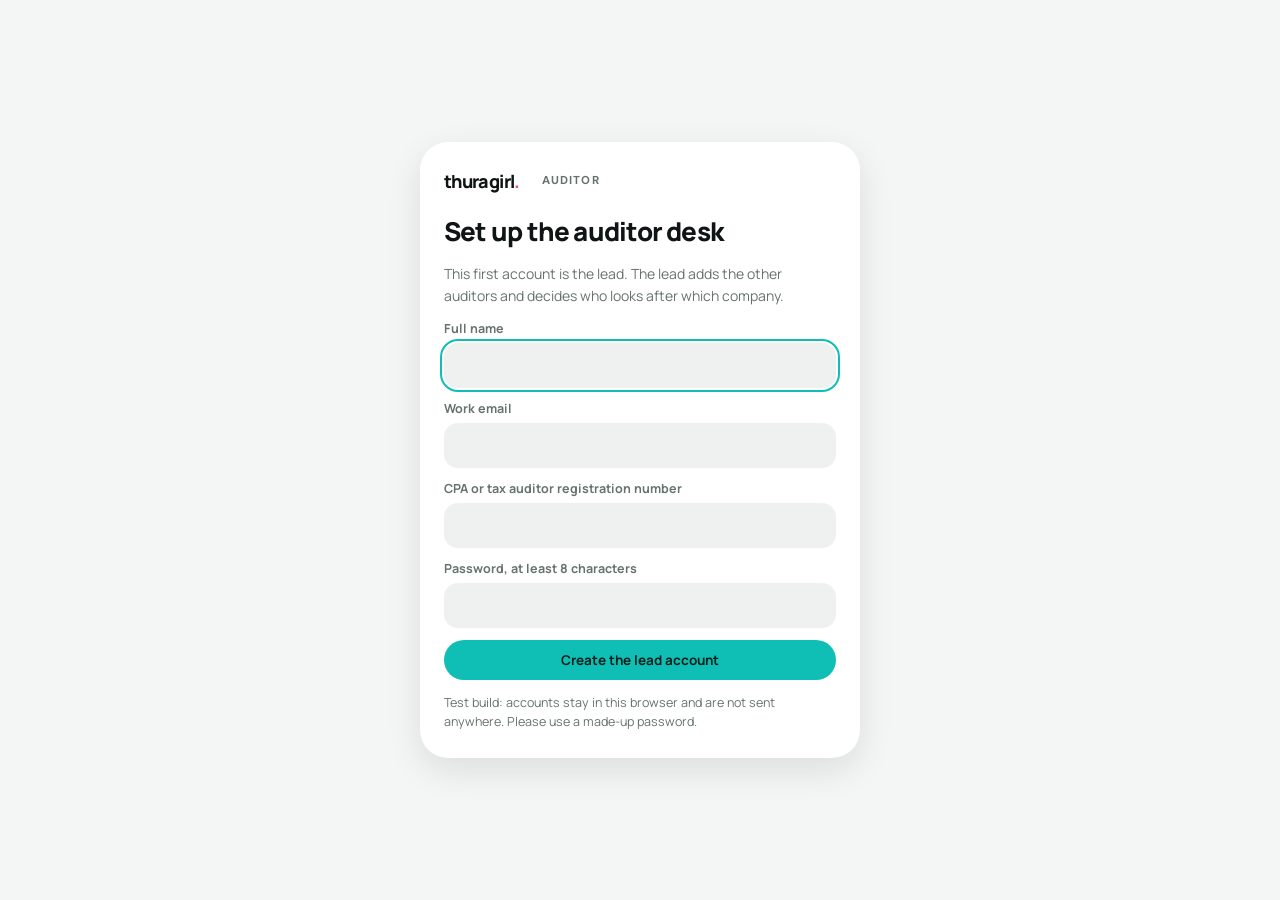
==== commit 3f6cc1a5: "Auditor desk: real filing deadlines, ภ.ง.ด.3 and 53 split, a tick per document, monthly packs tied t" ====
--- a/auditor/index.html
+++ b/auditor/index.html
@@ -150,6 +150,53 @@
   .vw-d dt{color:var(--mute);font-weight:600}
   .vw-d dd{margin:0;font-weight:600;word-break:break-word}
   .vw-c .acts{display:flex;gap:8px;justify-content:flex-end;flex-wrap:wrap}
+
+  .sr{position:absolute;width:1px;height:1px;overflow:hidden;clip:rect(0 0 0 0);white-space:nowrap}
+  [hidden]{display:none!important}
+  .per select{border:0;background:var(--surface);color:var(--ink);font:700 13px var(--font);border-radius:99px;padding:9px 34px 9px 15px;cursor:pointer;-webkit-appearance:none;appearance:none;
+    background-image:url("data:image/svg+xml,%3Csvg xmlns='http://www.w3.org/2000/svg' viewBox='0 0 24 24' fill='none' stroke='%23667270' stroke-width='2' stroke-linecap='round'%3E%3Cpath d='m6.5 9.5 5.5 5.5 5.5-5.5'/%3E%3C/svg%3E");background-repeat:no-repeat;background-position:right 12px center;background-size:14px}
+  button.me{border:0;cursor:pointer}
+  .scope{display:flex;margin-bottom:8px;background:var(--soft);width:100%}
+  .scope button{flex:1;padding:7px 8px;font-size:12.5px}
+  .samp{display:flex;align-items:center;gap:8px;font-size:12.5px;font-weight:700;color:var(--mute);padding:12px 6px 2px;cursor:pointer}
+  .samp input{accent-color:var(--accent);width:16px;height:16px}
+  .co .new{font:700 10.5px var(--num);letter-spacing:.06em;text-transform:uppercase;color:var(--hint);background:var(--tint);border-radius:99px;padding:2px 7px;margin-left:7px;vertical-align:2px}
+  .sh small.dl{font-weight:700}
+  .sh small.dl.hot{color:var(--bad)}
+  .co .due.hot{color:var(--bad)}
+  .dg{font:800 12px var(--font);color:var(--mute);padding:12px 0 2px;letter-spacing:.01em}
+  .doc.sub{padding-left:14px}
+  .doc.open .ic{background:var(--soft);color:var(--mute)}
+  .assign{display:flex;align-items:center;gap:8px;font-size:13px;font-weight:700;color:var(--mute)}
+  .assign label{display:flex;align-items:center;gap:8px}
+  .assign select{border:0;background:var(--soft);color:var(--ink);font:700 13px var(--font);border-radius:12px;padding:8px 12px;max-width:240px}
+  .gate{min-height:100vh;display:grid;place-items:center;padding:24px 16px}
+  .gc{background:var(--surface);border-radius:28px;padding:26px 24px;width:min(440px,100%);display:grid;gap:14px;box-shadow:var(--shadow)}
+  .gc h1{font-size:26px;font-weight:800;letter-spacing:-.03em;margin-top:6px}
+  .gs{color:var(--mute);font-size:14px;line-height:1.55}
+  .gs.sm,.gn{font-size:12.5px}
+  .gn{color:var(--mute);line-height:1.5}
+  .gf{display:grid;gap:12px}
+  .fl{display:grid;gap:6px;font-size:12.5px;font-weight:700;color:var(--mute)}
+  .fl input{border:0;background:var(--soft);border-radius:14px;padding:12px 14px;font:600 15px var(--font);color:var(--ink);width:100%}
+  .ge{color:var(--bad);font-size:13px;font-weight:700;min-height:0}
+  .ge:empty{display:none}
+  .btn.wide,.gf .btn{justify-content:center;width:100%}
+  .gf.row{grid-template-columns:repeat(3,minmax(0,1fr)) auto;align-items:end}
+  .gf.row .btn{width:auto}
+  .gf.row .ge{grid-column:1 / -1}
+  .vw-c{max-height:calc(100vh - 32px);overflow:auto}
+  .dlh{display:flex;justify-content:space-between;align-items:center;gap:10px}
+  .srow{display:flex;justify-content:space-between;align-items:center;gap:12px;padding:10px 0;border-top:1px solid var(--line)}
+  .srow b{font-size:14px} .srow small{display:block;color:var(--mute);font-size:12.5px;margin-top:2px;line-height:1.45}
+  .srow .mini,.after .mini{border:0;background:var(--soft);border-radius:99px;padding:7px 12px;font-weight:700;font-size:12.5px;cursor:pointer;white-space:nowrap}
+  .vw-c .grp{padding:10px 0 0}
+  .qr{width:180px;height:180px;margin:0 auto;display:grid;place-items:center;font-size:12.5px;color:var(--mute);text-align:center}
+  .qr svg{width:100%;height:100%;border-radius:12px}
+  .key{display:block;text-align:center;font:700 14px var(--num);letter-spacing:.06em;background:var(--soft);border-radius:12px;padding:10px}
+  .codes{display:grid;grid-template-columns:1fr 1fr;gap:8px}
+  .codes code{font:700 14px var(--num);background:var(--soft);border-radius:10px;padding:8px;text-align:center}
+  @media (max-width:900px){ .per select{padding:8px 30px 8px 12px} .gf.row{grid-template-columns:1fr} .gf.row .btn{width:100%} .assign select{max-width:none;flex:1} }
 </style>
 </head>
 <body>
@@ -164,7 +211,8 @@
   <symbol id="i-dash" viewBox="0 0 24 24"><path d="M7 12h10"/></symbol>
 </svg>
 
-<div class="wrap">
+<div class="gate" id="gate" hidden></div>
+<div class="wrap" id="app" hidden>
   <header class="top">
     <div class="brand"><b>thuragirl<i>.</i></b><span>Auditor</span></div>
     <div class="url">thuragirl.com<b>/auditor</b></div>
@@ -173,7 +221,8 @@
       <button type="button" data-m="month" aria-pressed="true">Monthly close</button>
       <button type="button" data-m="year" aria-pressed="false">Yearly close</button>
     </div>
-    <div class="me"><b>SA</b><span>Somchai A., CPA</span></div>
+    <label class="per" id="perw"><span class="sr">Month</span><select id="per" aria-label="Month to close"></select></label>
+    <button type="button" class="me" id="me" aria-haspopup="dialog"><b id="me-i"></b><span id="me-n"></span></button>
   </header>
 
   <div class="stats" id="stats" role="group" aria-label="Filter the queue"></div>
@@ -181,12 +230,14 @@
   <div class="desk" id="desk">
     <section class="pane left" aria-label="Company queue">
       <div class="ph"><h2>Queue</h2><small id="qn"></small></div>
+      <div class="seg scope" id="scope" role="group" aria-label="Whose companies"></div>
       <input class="search" id="search" type="search" placeholder="Find a company" aria-label="Find a company">
       <div class="q" id="queue"></div>
+      <label class="samp"><input type="checkbox" id="samples"> Show sample companies</label>
     </section>
     <section class="pane right" id="detail" aria-label="Company documents"></section>
   </div>
-  <p class="foot">Sample data. The company list, statuses and due dates are made up to show the layout; the document checklist is the one from your brief. "Request" is drawn as sending a task into the owner's Needs you list in the ThuraGirl app.</p>
+  <p class="foot">Test build. Companies that sign up in this browser join the queue and get their requests on their own dashboard. The sample companies are made up. Accounts, assignments and documents stay in this browser until the live backend is connected. Due dates assume e-filing (paper dates shown too), move weekend dates to Monday, and do not yet skip public holidays.</p>
 </div>
 <div class="toast" id="toast" role="status" hidden></div>
 
@@ -195,219 +246,520 @@
   var $ = function(s, r){ return (r || document).querySelector(s); };
   function el(tag, cls, text){ var n = document.createElement(tag); if (cls) n.className = cls; if (text != null) n.textContent = text; return n; }
   function ico(id){ return '<svg class="i"><use href="#' + id + '"/></svg>'; }
-
-  var WHT = ["Full payment list: supplier payments, bank, petty cash, card and platform payouts", "Payee record: tax ID, person or company, branch, address", "Contract or scope of work, invoice, service acceptance", "Payment voucher and bank proof with date paid", "Withholding certificates issued (50 ทวิ)", "Earlier forms and certificates, for corrections"];
+  function btn(cls, text, fn){ var b = el("button", cls, text); b.type = "button"; if (fn) b.addEventListener("click", fn); return b; }
+  function load(k, d){ try { var v = JSON.parse(localStorage.getItem(k) || "null"); return v == null ? d : v; } catch (e) { return d; } }
+  function store(k, v){ try { localStorage.setItem(k, JSON.stringify(v)); } catch (e) {} }
+  function has(o, k){ return Object.prototype.hasOwnProperty.call(o, k); }
+  function H(s){ var h = 7; for (var i = 0; i < s.length; i++) h = (h * 31 + s.charCodeAt(i)) >>> 0; h ^= h >>> 13; h = Math.imul(h, 2654435761) >>> 0; return (h % 10007) / 10007; }
+
+  /* ── the checklist. A line that names several documents is split, so each one gets its own tick. */
+  var WHT = [
+    ["Full payment list", ["Supplier payments", "Bank payments", "Petty cash", "Card payouts", "Platform payouts"]],
+    "Payee record: tax ID, person or company, branch, address",
+    ["Work done", ["Contract or scope of work", "Invoice", "Service acceptance"]],
+    ["Proof of payment", ["Payment voucher", "Bank proof with date paid"]],
+    "Withholding certificates issued (50 ทวิ)",
+    ["For corrections", ["Earlier forms", "Earlier certificates"]]];
+  var M7 = { p: 7, e: 15 };
   var SETS = {
     month: { forms: [
-      { id: "books", short: "Books", name: "Books", sub: "Every month, no form", docs: ["Bank, card and wallet statements for the full month", "Reconciliations: bank, customer balances, supplier balances", "Adjustment entries with supporting documents", "Trial balance (all account balances) and ledger", "List of open exceptions"] },
-      { id: "pp30", short: "ภ.พ.30", name: "ภ.พ.30", sub: "VAT return", built: 1, needs: "vat", due: 15, docs: ["Sales tax invoices, receipts, credit and debit notes", "Orders or contracts, and delivery or service acceptance", "Sales channel exports, platform settlements, payment-provider statements", "Supplier full tax invoices, credit and debit notes", "Purchase orders, goods or service received, proof of payment", "Sales VAT report and purchase VAT report", "Last month's ภ.พ.30 and receipt, with any overpaid VAT carried forward", "VAT registration (ภ.พ.20), branch list, approval for combined filing"] },
-      { id: "wht", short: "ภ.ง.ด.3/53", name: "ภ.ง.ด.3 and ภ.ง.ด.53", sub: "Withholding tax: payments to individuals and to companies", built: 1, due: 7, docs: WHT },
-      { id: "pnd1", short: "ภ.ง.ด.1", name: "ภ.ง.ด.1", sub: "Withholding tax on salaries", built: 1, needs: "staff", due: 7, docs: ["Employee list: joiners and leavers", "Employment contracts", "Payroll register: gross, deductions, net", "Bank payroll file and proof of payment", "Payroll journal entry"] },
-      { id: "sso", short: "สปส.1-10", name: "สปส.1-10", sub: "Social security", built: 1, needs: "sso", due: 15, docs: ["Employee list with status: active, joined, left, unpaid leave", "HR change documents: resignation, termination, start dates", "Attendance, overtime, commission, bonus inputs", "Payroll register with wage base and both contributions", "Bank payroll file and proof of payment", "Form parts 1 and 2, submission response, official receipt"] }
+      { id: "books", short: "Books", name: "Books", sub: "Every month, no form", list: [
+        ["Statements for the full month", ["Bank statements", "Card statements", "Wallet statements"]],
+        ["Reconciliations", ["Bank", "Customer balances", "Supplier balances"]],
+        ["Adjustment entries", ["Entries", "Supporting documents"]],
+        ["Trial balance and ledger", ["Trial balance (all account balances)", "General ledger"]],
+        "List of open exceptions"] },
+      { id: "pp30", short: "ภ.พ.30", name: "ภ.พ.30", sub: "VAT return", built: 1, needs: "vat", due: { p: 15, e: 23 }, list: [
+        ["Sales documents", ["Sales tax invoices", "Receipts", "Credit notes", "Debit notes"]],
+        ["Orders and delivery", ["Orders or contracts", "Delivery or service acceptance"]],
+        ["Sales channels", ["Sales channel exports", "Platform settlements", "Payment-provider statements"]],
+        ["Supplier documents", ["Full tax invoices", "Credit notes", "Debit notes"]],
+        ["Purchases", ["Purchase orders", "Goods or service received", "Proof of payment"]],
+        ["VAT reports", ["Sales VAT report", "Purchase VAT report"]],
+        ["Last month", ["ภ.พ.30", "Receipt", "Overpaid VAT carried forward"]],
+        ["Registration", ["VAT registration (ภ.พ.20)", "Branch list", "Approval for combined filing"]]] },
+      { id: "pnd3", short: "ภ.ง.ด.3", name: "ภ.ง.ด.3", sub: "Withholding tax: payments to individuals", built: 1, due: M7, list: WHT },
+      { id: "pnd53", short: "ภ.ง.ด.53", name: "ภ.ง.ด.53", sub: "Withholding tax: payments to companies", built: 1, due: M7, list: WHT },
+      { id: "pnd1", short: "ภ.ง.ด.1", name: "ภ.ง.ด.1", sub: "Withholding tax on salaries", built: 1, needs: "staff", due: M7, list: [
+        "Employee list: joiners and leavers", "Employment contracts", "Payroll register: gross, deductions, net",
+        ["Payroll payment", ["Bank payroll file", "Proof of payment"]], "Payroll journal entry"] },
+      { id: "sso", short: "สปส.1-10", name: "สปส.1-10", sub: "Social security", built: 1, needs: "sso", due: { p: 15, e: 15 }, list: [
+        "Employee list with status: active, joined, left, unpaid leave",
+        ["HR changes", ["Resignations", "Terminations", "Start dates"]],
+        ["Pay inputs", ["Attendance", "Overtime", "Commission", "Bonus"]],
+        "Payroll register with wage base and both contributions",
+        ["Payroll payment", ["Bank payroll file", "Proof of payment"]],
+        ["The form", ["Part 1", "Part 2", "Submission response", "Official receipt"]]] }
     ], trig: [
-      { id: "pp36", short: "ภ.พ.36", name: "ภ.พ.36", sub: "VAT paid on behalf of a foreign supplier", docs: ["Foreign contract", "Invoice", "Proof of where the service was used", "Remittance proof", "Exchange rate source"] },
-      { id: "pnd54", short: "ภ.ง.ด.54", name: "ภ.ง.ด.54", sub: "Payments abroad", docs: ["Payee country", "Tax residency certificate", "Contract", "Invoice", "Remittance proof", "Exchange rate source"] },
-      { id: "pnd2", short: "ภ.ง.ด.2", name: "ภ.ง.ด.2", sub: "Royalties, interest, dividends. Same documents as ภ.ง.ด.3 and 53", docs: WHT }
+      { id: "pp36", short: "ภ.พ.36", name: "ภ.พ.36", sub: "VAT paid on behalf of a foreign supplier", due: M7, list: ["Foreign contract", "Invoice", "Proof of where the service was used", "Remittance proof", "Exchange rate source"] },
+      { id: "pnd54", short: "ภ.ง.ด.54", name: "ภ.ง.ด.54", sub: "Payments abroad", due: M7, list: ["Payee country", "Tax residency certificate", "Contract", "Invoice", "Remittance proof", "Exchange rate source"] },
+      { id: "pnd2", short: "ภ.ง.ด.2", name: "ภ.ง.ด.2", sub: "Royalties, interest, dividends. Same documents as ภ.ง.ด.3 and 53", due: M7, list: WHT }
     ] },
     year: { forms: [
-      { id: "ybooks", short: "Books", name: "Books", sub: "Year-end books", docs: ["12 monthly packs", "Final locked trial balance, ledger, sub-ledgers", "Year-end adjustments with supporting documents", "Schedules: fixed assets and depreciation, accruals, provisions, loans, stock count"] },
-      { id: "pnd51", short: "ภ.ง.ด.51", name: "ภ.ง.ด.51", sub: "Half-year corporate income tax", docs: ["Year-to-date trial balance and management accounts", "Full-year profit forecast with assumptions", "Tax losses brought forward, incentives (BOI, SME status)", "Withholding certificates received (tax credits)", "Earlier ภ.ง.ด.51 payment and receipt"] },
-      { id: "pnd50", short: "ภ.ง.ด.50", name: "ภ.ง.ด.50", sub: "Annual corporate income tax", docs: ["Final financial statements, notes, audit report", "Bridge from accounting profit to taxable profit", "Schedules: tax depreciation, donations, entertainment, non-deductible expenses, tax losses", "Credits: ภ.ง.ด.51 payment, withholding certificates received", "Related-party transaction records"] },
-      { id: "pnd1k", short: "ภ.ง.ด.1ก", name: "ภ.ง.ด.1ก", sub: "Annual payroll summary", needs: "staff", docs: ["Full-year payroll, matched to the 12 monthly ภ.ง.ด.1 forms", "Annual withholding certificates for employees (50 ทวิ)"] },
-      { id: "dbd", short: "DBD", name: "DBD financial statements", sub: "Annual filing with DBD", docs: ["Final financial statements with last year's figures, and notes", "Signed audit report with the CPA's name and registration number", "Board documents, AGM notice and minutes", "Filing files: the statements in DBD's electronic format, audit report PDF, notes PDF", "Submission reference and accepted status"] },
-      { id: "boj5", short: "บอจ.5", name: "บอจ.5", sub: "Shareholder list", docs: ["Share register as of the AGM date", "Share transfers during the year", "Capital and share data"] }
+      { id: "ybooks", short: "Books", name: "Books", sub: "Year-end books", packs: 1, list: [
+        ["Final and locked", ["Trial balance", "Ledger", "Sub-ledgers"]],
+        ["Year-end adjustments", ["Entries", "Supporting documents"]],
+        ["Schedules", ["Fixed assets and depreciation", "Accruals", "Provisions", "Loans", "Stock count"]]] },
+      { id: "pnd51", short: "ภ.ง.ด.51", name: "ภ.ง.ด.51", sub: "Half-year corporate income tax", ydue: "h51", list: [
+        ["Year to date", ["Trial balance", "Management accounts"]],
+        ["Full-year forecast", ["Profit forecast", "Assumptions"]],
+        ["Losses and incentives", ["Tax losses brought forward", "BOI incentives", "SME status"]],
+        "Withholding certificates received (tax credits)",
+        ["Earlier ภ.ง.ด.51", ["Payment", "Receipt"]]] },
+      { id: "pnd50", short: "ภ.ง.ด.50", name: "ภ.ง.ด.50", sub: "Annual corporate income tax", ydue: "y50", list: [
+        ["Final accounts", ["Financial statements", "Notes", "Audit report"]],
+        "Bridge from accounting profit to taxable profit",
+        ["Schedules", ["Tax depreciation", "Donations", "Entertainment", "Non-deductible expenses", "Tax losses"]],
+        ["Credits", ["ภ.ง.ด.51 payment", "Withholding certificates received"]],
+        "Related-party transaction records"] },
+      { id: "pnd1k", short: "ภ.ง.ด.1ก", name: "ภ.ง.ด.1ก", sub: "Annual payroll summary, for the calendar year", needs: "staff", ydue: "y1k", list: [
+        "Full-year payroll, matched to the 12 monthly ภ.ง.ด.1 forms", "Annual withholding certificates for employees (50 ทวิ)"] },
+      { id: "dbd", short: "DBD", name: "DBD financial statements", sub: "Annual filing with DBD", ydue: "dbd", list: [
+        ["Final statements", ["Statements with last year's figures", "Notes"]],
+        "Signed audit report with the CPA's name and registration number",
+        ["Board and AGM", ["Board documents", "AGM notice", "AGM minutes"]],
+        ["Filing files", ["Statements in DBD's electronic format", "Audit report PDF", "Notes PDF"]],
+        ["After filing", ["Submission reference", "Accepted status"]]] },
+      { id: "boj5", short: "บอจ.5", name: "บอจ.5", sub: "Shareholder list", ydue: "boj5", list: ["Share register as of the AGM date", "Share transfers during the year", "Capital and share data"] }
     ], trig: [] }
   };
+  ["month", "year"].forEach(function(m){ SETS[m].forms.concat(SETS[m].trig).forEach(function(f){
+    f.items = []; f.list.forEach(function(x){ if (typeof x === "string") f.items.push({ id: String(f.items.length), d: x }); else x[1].forEach(function(s){ f.items.push({ id: String(f.items.length), d: s, g: x[0] }); }); });
+  }); });
   var AFTER = ["Submission response", "Payment proof", "Official receipt"];
-  var NOW = new Date(), PM = new Date(NOW.getFullYear(), NOW.getMonth() - 1, 1), MNAMES = ["January", "February", "March", "April", "May", "June", "July", "August", "September", "October", "November", "December"];
-  var PMON = MNAMES[PM.getMonth()], PLABEL = PMON + " " + PM.getFullYear(), FYLABEL = "FY " + (NOW.getFullYear() - 1);
+
+  /* ── dates. Thai filing deadlines; weekend dates roll to Monday. */
+  var MN = ["January", "February", "March", "April", "May", "June", "July", "August", "September", "October", "November", "December"];
+  var NOW = new Date(), TODAY = new Date(NOW.getFullYear(), NOW.getMonth(), NOW.getDate());
+  function eom(y, m){ return new Date(y, m + 1, 0); }
+  function addD(d, n){ var x = new Date(d); x.setDate(x.getDate() + n); return x; }
+  function biz(d){ var x = new Date(d); while (x.getDay() === 0 || x.getDay() === 6) x.setDate(x.getDate() + 1); return x; }
+  function fmt(d){ return d.getDate() + " " + MN[d.getMonth()].slice(0, 3) + (d.getFullYear() !== NOW.getFullYear() ? " " + d.getFullYear() : ""); }
+  function days(d){ return Math.round((d - TODAY) / 864e5); }
+  function mkey(y, m){ var d = new Date(y, m, 1); return d.getFullYear() + "-" + ("0" + (d.getMonth() + 1)).slice(-2); }
+  function kym(k){ return [+k.slice(0, 4), +k.slice(5, 7) - 1]; }
+  function mlabel(k){ var a = kym(k); return MN[a[1]] + " " + a[0]; }
+  var PM = mkey(NOW.getFullYear(), NOW.getMonth() - 1), PREV = mkey(NOW.getFullYear(), NOW.getMonth() - 2);
+  function fyEnd(co){ var fe = (co.fe || 12) - 1, E = eom(TODAY.getFullYear() - 1, fe); while (eom(E.getFullYear(), E.getMonth() + 5) < TODAY) E = eom(E.getFullYear() + 1, fe); return E; }
+  function perOf(co){ if (mode === "month") return mper; var E = fyEnd(co); return "FY" + mkey(E.getFullYear(), E.getMonth()); }
+  function dueOf(co, f, per){
+    if (f.due){ var a = kym(per); return { p: biz(new Date(a[0], a[1] + 1, f.due.p)), e: biz(new Date(a[0], a[1] + 1, f.due.e)) }; }
+    if (!f.ydue) return null;
+    var E = fyEnd(co), Y = E.getFullYear(), M = E.getMonth(), agm = eom(Y, M + 4), p, e;
+    if (f.ydue === "h51"){ p = eom(Y, M - 4); e = addD(p, 8); }
+    else if (f.ydue === "y50"){ p = addD(E, 150); e = addD(p, 8); }
+    else if (f.ydue === "y1k"){ p = eom(Y + 1, 1); e = addD(p, 8); }
+    else if (f.ydue === "dbd"){ p = e = eom(Y, M + 5); }
+    else { p = e = addD(agm, 14); }
+    return { p: biz(p), e: biz(e) };
+  }
+
+  /* ── companies */
   var COS = [
-    { n: "Bangkok Bites Co., Ltd.", t: "Restaurant · Bangkok", vat: 1, sso: 1, staff: 7, c: .78 },
-    { n: "Chiang Mai Crafts Studio", t: "Craft and manufacturing · Chiang Mai", vat: 1, sso: 1, staff: 4, c: .5 },
-    { n: "Phuket Digital Agency", t: "Services and agency · Phuket", vat: 1, sso: 1, staff: 12, c: 1 },
-    { n: "Nimman Coffee Roasters", t: "Cafe and bakery · Chiang Mai", vat: 0, sso: 1, staff: 5, c: .9 },
-    { n: "Siam Glow Salon", t: "Beauty and salon · Bangkok", vat: 0, sso: 0, staff: 0, c: .62 },
-    { n: "Baan Suan Online", t: "Online and e-commerce · Nonthaburi", vat: 1, sso: 0, staff: 0, c: .4 },
-    { n: "Rayong Parts Manufacturing", t: "Manufacturing · Rayong", vat: 1, sso: 1, staff: 38, c: 2 },
-    { n: "Krabi Dive Tours", t: "Services and agency · Krabi", vat: 1, sso: 1, staff: 9, c: .86 }
-  ];
-  // deterministic sample statuses
-  function rnd(seed){ var x = Math.sin(seed * 9301 + 49297) * 233280; return x - Math.floor(x); }
-  var ST = {}, FILED = {}, TRIGON = {}, AFT = {}, CLOSED = {};
-  COS.forEach(function(co, ci){
-    ["month", "year"].forEach(function(m, mi){
-      SETS[m].forms.concat(SETS[m].trig).forEach(function(f, fi){
-        var c = m === "year" ? Math.min(1, co.c * 0.7) : co.c;
-        f.docs.forEach(function(d, di){
-          var r = rnd(ci * 131 + mi * 977 + fi * 53 + di * 7 + 1), r2 = rnd(ci * 71 + fi * 113 + di * 37 + mi * 211 + 5);
-          ST[ci + m + f.id + di] = r < c ? (r2 < .62 ? "auto" : "client") : (r2 < .35 ? "ask" : "miss");
-        });
-        if (co.c >= 2 && m === "month"){ FILED[ci + m + f.id] = 1; CLOSED[ci + m] = 1; AFTER.forEach(function(a, ai){ AFT[ci + m + f.id + ai] = 1; }); }
-      });
-    });
-  });
-  TRIGON["0monthpnd54"] = 1;
-
-  // companies that signed up in this browser join the queue, ahead of the samples
-  var DB = {}; try { DB = JSON.parse(localStorage.getItem("tg.v2") || "{}"); } catch (e) {}
-  var REAL = [];
-  Object.keys(DB.users || {}).forEach(function(k){
-    var u = DB.users[k]; if (!u.onboarded) return;
-    var name = u.path === "new" ? (u.reg && u.reg.names && u.reg.names[0] ? "บริษัท " + u.reg.names[0] + " จำกัด" : "New company (not registered)") : (u.company && u.company.name) || u.email;
-    REAL.push({ n: name, t: (u.company && u.company.type ? u.company.type : u.path === "new" ? "Registering" : "Company") + " · signed up in this browser", vat: u.setup && u.setup.vat === "Yes" ? 1 : 0, sso: u.setup && u.setup.sso === "Yes" ? 1 : 0, staff: (u.team || []).length, c: 0, real: k });
-  });
-  REAL.forEach(function(co, ri){
-    var ci = COS.length; COS.push(co);
-    var u = DB.users[co.real];
-    ["month", "year"].forEach(function(m){
-      SETS[m].forms.concat(SETS[m].trig).forEach(function(f){
-        f.docs.forEach(function(d, di){
-          var k = ci + m + f.id + di, got = m === "month" && (/Bank, card and wallet statements/.test(d) ? (u.banks || []).length : /Payroll register/.test(d) ? (u.team || []).length : /Sales tax invoices/.test(d) ? (u.invoices || []).length : 0);
-          ST[k] = got ? "auto" : "miss";
-        });
-      });
-    });
-  });
-  function reqId(ci, m, f, di){ return "aud:" + m + ":" + f.id + ":" + di; }
-  // owners' uploads in answer to a request count as received
-  function syncReal(){
-    var db2 = {}; try { db2 = JSON.parse(localStorage.getItem("tg.v2") || "{}"); } catch (e) {}
-    COS.forEach(function(co, ci){
-      if (!co.real) return; var u = (db2.users || {})[co.real]; if (!u) return;
-      (u.requests || []).forEach(function(r){ if (!r.aud) return; var k = ci + r.aud; if (r.file && ST[k] === "ask") ST[k] = "client"; if (r.file) FILE[k] = r.file; });
-    });
-  }
-  function pushRequest(ci, m, f, di){
-    var co = COS[ci]; if (!co.real) return;
-    var db2 = {}; try { db2 = JSON.parse(localStorage.getItem("tg.v2") || "{}"); } catch (e) { return; }
-    var u = (db2.users || {})[co.real]; if (!u) return;
-    u.requests = u.requests || []; var tag = m + f.id + di;
-    if (u.requests.some(function(r){ return r.aud === tag && !r.file; })) return;
-    u.requests.push({ id: "a" + Date.now().toString(36) + di, aud: tag, doc: f.docs[di], form: f.name, at: Date.now() });
-    try { localStorage.setItem("tg.v2", JSON.stringify(db2)); } catch (e) {}
-  }
-  var FILE = {}, SAVEKEY = "tg.aud";
-  try { var sv = JSON.parse(localStorage.getItem(SAVEKEY) || "null"); if (sv){ ["ST", "FILED", "TRIGON", "AFT", "CLOSED"].forEach(function(n){ var o = sv[n] || {}; var tgt = { ST: ST, FILED: FILED, TRIGON: TRIGON, AFT: AFT, CLOSED: CLOSED }[n]; Object.keys(o).forEach(function(k){ tgt[k] = o[k]; }); }); } } catch (e) {}
-  function persist(){ try { localStorage.setItem(SAVEKEY, JSON.stringify({ ST: ST, FILED: FILED, TRIGON: TRIGON, AFT: AFT, CLOSED: CLOSED })); } catch (e) {} }
-  syncReal();
-
-  var mode = "month", sel = 0, filter = "all", term = "", open = {};
+    { id: "s0", n: "Bangkok Bites Co., Ltd.", t: "Restaurant · Bangkok", vat: 1, sso: 1, staff: 7, c: .78 },
+    { id: "s1", n: "Chiang Mai Crafts Studio", t: "Craft and manufacturing · Chiang Mai", vat: 1, sso: 1, staff: 4, c: .5 },
+    { id: "s2", n: "Phuket Digital Agency", t: "Services and agency · Phuket", vat: 1, sso: 1, staff: 12, c: 1, fe: 6 },
+    { id: "s3", n: "Nimman Coffee Roasters", t: "Cafe and bakery · Chiang Mai", vat: 0, sso: 1, staff: 5, c: .9 },
+    { id: "s4", n: "Siam Glow Salon", t: "Beauty and salon · Bangkok", vat: 0, sso: 0, staff: 0, c: .62 },
+    { id: "s5", n: "Baan Suan Online", t: "Online and e-commerce · Nonthaburi", vat: 1, sso: 0, staff: 0, c: .4, lag: 1 },
+    { id: "s6", n: "Rayong Parts Manufacturing", t: "Manufacturing · Rayong", vat: 1, sso: 1, staff: 38, c: 2 },
+    { id: "s7", n: "Krabi Dive Tours", t: "Services and agency · Krabi", vat: 1, sso: 1, staff: 9, c: .86, fe: 9 }
+  ].map(function(c){ c.sample = 1; return c; });
+  function readOwners(){ return load("tg.v2", {}); }
+  function realCos(){
+    var DB = readOwners(), out = [];
+    Object.keys(DB.users || {}).forEach(function(k){
+      var u = DB.users[k]; if (!u.onboarded) return;
+      var name = u.path === "new" ? (u.reg && u.reg.names && u.reg.names[0] ? "บริษัท " + u.reg.names[0] + " จำกัด" : "New company (not registered yet)") : (u.company && u.company.name) || u.email;
+      out.push({ id: "u:" + k, real: k, n: name, t: (u.company && u.company.type ? u.company.type : u.path === "new" ? "Registering" : "Company") + " · " + (u.name || u.email),
+        vat: u.setup && u.setup.vat === "Yes" ? 1 : 0, sso: u.setup && u.setup.sso === "Yes" ? 1 : 0, staff: (u.team || []).length, c: 0, fe: u.reg && +u.reg.fy ? +u.reg.fy : 12, joined: u.created || Date.now() });
+    });
+    return out;
+  }
+  var ALL = [];
+  function refreshCos(){ ALL = realCos().concat(COS); }
+  function cosShown(){ return ALL.filter(function(c){ return !c.sample || showSamples; }); }
+
+  /* ── state: what the auditor changed, on top of each company's starting point */
+  var SAVE = "tg.aud2", S0 = load(SAVE, {});
+  var ST = S0.ST || {}, FILED = S0.FILED || {}, AFT = S0.AFT || {}, CLOSED = S0.CLOSED || {}, TRIG = S0.TRIG || {}, FILE = {};
+  function persist(){ store(SAVE, { ST: ST, FILED: FILED, AFT: AFT, CLOSED: CLOSED, TRIG: TRIG }); }
+  function K(){ return [].slice.call(arguments).join("|"); }
+  function isMonth(per){ return per.indexOf("FY") !== 0; }
+  function sampleFiledAuto(co, per, f){
+    if (isMonth(per)){
+      if (per < PM) return !(co.lag && per === PREV);
+      if (per === PM){ var d = dueOf(co, f, per); return co.c >= 2 || !!(d && d.e < TODAY && H(K(co.id, per, f.id, "f")) < .88); }
+      return false;
+    }
+    var dd = dueOf(co, f, per); return !!(dd && dd.e < TODAY && !co.lag);
+  }
+  function realDoc(co, per, f, it){
+    var u = (readOwners().users || {})[co.real]; if (!u || !isMonth(per)) return 0;
+    var d = it.d, g = it.g || "";
+    if (f.id === "books" && /^Bank statements/.test(d)) return (u.banks || []).length || u.stmt ? "auto" : 0;
+    if (f.id === "pp30" && g === "Sales documents" && /Sales tax invoices|Receipts/.test(d)) return (u.invoices || []).length ? "auto" : 0;
+    if (f.id === "pp30" && g === "Supplier documents" && /Full tax invoices/.test(d)) return (u.bills || []).length ? "auto" : 0;
+    if (/Payroll register|Employee list/.test(d)) return (u.team || []).length ? "auto" : 0;
+    return 0;
+  }
+  function docSt(co, per, f, it){
+    var k = K(co.id, per, f.id, it.id); if (has(ST, k)) return ST[k];
+    if (co.real) return realDoc(co, per, f, it) || "miss";
+    var r = H(k), r2 = H(k + "s"), got = r2 < .62 ? "auto" : "client";
+    if (isMonth(per) && per < PM) return co.lag && per === PREV && r < .3 ? "miss" : got;
+    if (sampleFiledAuto(co, per, f)) return got;
+    var c = isMonth(per) ? co.c : Math.min(1, co.c * .7);
+    return r < c ? got : (H(k + "x") < .35 ? "ask" : "miss");
+  }
+  function isFiled(co, per, f){ var k = K(co.id, per, f.id); return has(FILED, k) ? !!FILED[k] : !co.real && sampleFiledAuto(co, per, f); }
+  function aftOn(co, per, f, ai){ var k = K(co.id, per, f.id, "a" + ai); return has(AFT, k) ? !!AFT[k] : !co.real && isFiled(co, per, f) && !has(FILED, K(co.id, per, f.id)) && (per < PM || H(k) < .8); }
+  function isClosed(co, per){ var k = K(co.id, per); if (has(CLOSED, k)) return !!CLOSED[k]; if (co.real || !isMonth(per)) return false; return per < PM ? !(co.lag && per === PREV) : co.c >= 2; }
+  function trigOn(co, per, f){ var k = K(co.id, per, f.id); return has(TRIG, k) ? !!TRIG[k] : co.id === "s0" && per === PM && f.id === "pnd54"; }
+
+  // the yearly "12 monthly packs" are the monthly closes themselves
+  function packs(co){
+    var E = fyEnd(co), out = [];
+    for (var i = 11; i >= 0; i--){
+      var y = E.getFullYear(), m = E.getMonth() - i, key = mkey(y, m), a = kym(key), ended = eom(a[0], a[1]) < TODAY;
+      out.push({ id: "p" + key, d: MN[a[1]] + " " + a[0], g: "12 monthly packs", pack: key, st: !ended ? "open" : isClosed(co, key) ? "auto" : "miss" });
+    }
+    return out;
+  }
+  function itemsOf(co, f){ return f.packs ? packs(co).concat(f.items) : f.items; }
+  function stOf(co, per, f, it){ return it.pack ? it.st : docSt(co, per, f, it); }
+
   function applies(co, f){ return !f.needs || (f.needs === "vat" ? co.vat : f.needs === "sso" ? co.sso : co.staff > 0); }
-  function activeForms(ci){
-    var co = COS[ci], S = SETS[mode];
-    return S.forms.filter(function(f){ return applies(co, f); }).concat(S.trig.filter(function(f){ return TRIGON[ci + mode + f.id]; }));
-  }
-  function formStat(ci, f){
-    var o = { got: 0, ask: 0, miss: 0, n: f.docs.length };
-    f.docs.forEach(function(d, di){ var s = ST[ci + mode + f.id + di]; if (s === "miss") o.miss++; else if (s === "ask") o.ask++; else o.got++; });
-    o.filed = !!FILED[ci + mode + f.id]; return o;
-  }
-  function coStat(ci){
-    var o = { got: 0, ask: 0, miss: 0, n: 0, filed: 0, forms: 0, due: 99 };
-    activeForms(ci).forEach(function(f){
-      var s = formStat(ci, f); o.got += s.got; o.ask += s.ask; o.miss += s.miss; o.n += s.n; if (f.id !== "books" && f.id !== "ybooks"){ o.forms++; if (s.filed) o.filed++; }
-      if (!s.filed && f.due && f.due < o.due) o.due = f.due;
-    });
-    o.stage = CLOSED[ci + mode] ? "filed" : (o.miss + o.ask) ? "collect" : "ready"; return o;
-  }
-  var TODAY = NOW.getDate();
+  function activeForms(co, per){ var S = SETS[mode]; return S.forms.filter(function(f){ return applies(co, f); }).concat(S.trig.filter(function(f){ return trigOn(co, per, f); })); }
+  function formStat(co, per, f){
+    var o = { got: 0, ask: 0, miss: 0, open: 0, n: 0 };
+    itemsOf(co, f).forEach(function(it){ var s = stOf(co, per, f, it); o.n++; if (s === "miss") o.miss++; else if (s === "ask") o.ask++; else if (s === "open") o.open++; else o.got++; });
+    o.filed = isFiled(co, per, f); o.due = dueOf(co, f, per);
+    // a deadline that passed before the company joined ThuraGirl was theirs to meet, not ours
+    o.pre = !!(o.due && co.joined && o.due.e < new Date(new Date(co.joined).setHours(0, 0, 0, 0)) && !o.filed); return o;
+  }
+  function coStat(co){
+    var per = perOf(co), o = { got: 0, ask: 0, miss: 0, open: 0, n: 0, filed: 0, forms: 0, due: null, per: per };
+    activeForms(co, per).forEach(function(f){
+      var s = formStat(co, per, f); o.got += s.got; o.ask += s.ask; o.miss += s.miss; o.open += s.open; o.n += s.n;
+      if (f.id !== "books" && f.id !== "ybooks"){ o.forms++; if (s.filed) o.filed++; }
+      if (!s.filed && !s.pre && s.due && (!o.due || s.due.e < o.due.e)) o.due = s.due;
+    });
+    o.closed = isClosed(co, per);
+    o.stage = o.closed ? "filed" : (o.miss + o.ask + o.open) ? "collect" : "ready"; return o;
+  }
   function dueText(s){
-    if (s.stage === "filed") return ["Filed", "ok"];
-    if (mode === "year" || s.due === 99) return [s.stage === "ready" ? "Ready to close" : "Collecting", s.stage === "ready" ? "ok" : ""];
-    var d = s.due - TODAY; return [d === 0 ? "Due today" : d < 0 ? Math.abs(d) + " days late" : "Due in " + d + " days", d <= 0 ? "hot" : ""];
-  }
+    if (s.closed) return ["Closed", "ok"];
+    if (!s.due) return [s.stage === "ready" ? "Ready to close" : "Collecting", s.stage === "ready" ? "ok" : ""];
+    var d = days(s.due.e);
+    return [d < 0 ? Math.abs(d) + (d === -1 ? " day late" : " days late") : d === 0 ? "Due today" : d <= 14 ? "Due in " + d + (d === 1 ? " day" : " days") : "Due " + fmt(s.due.e), d <= 0 ? "hot" : ""];
+  }
+
+  /* ── auditor accounts: password, then an authenticator code if it's on; or a passkey */
+  var AU = load("tg.aud.users", {}), ME = null;
+  function saveAU(){ store("tg.aud.users", AU); }
+  var ASSIGN = load("tg.aud.assign", {});
+  function saveAssign(){ store("tg.aud.assign", ASSIGN); }
+  function leadEmail(){ var l = Object.keys(AU).filter(function(k){ return AU[k].role === "lead"; })[0]; return l || null; }
+  function owner(co){ return has(ASSIGN, co.id) ? ASSIGN[co.id] : co.sample ? leadEmail() : null; }
+  function isLead(){ return ME && ME.role === "lead"; }
+  function initials(n){ return (n || "?").split(/\s+/).filter(Boolean).slice(0, 2).map(function(w){ return w.charAt(0).toUpperCase(); }).join(""); }
+  function digest(t){ return crypto.subtle.digest("SHA-256", new TextEncoder().encode(t)).then(function(b){ return Array.prototype.map.call(new Uint8Array(b), function(x){ return ("0" + x.toString(16)).slice(-2); }).join(""); }); }
+  function rnd(n){ var a = new Uint8Array(n); crypto.getRandomValues(a); return a; }
+  function b64u(buf){ var s = "", a = new Uint8Array(buf); for (var i = 0; i < a.length; i++) s += String.fromCharCode(a[i]); return btoa(s).replace(/\+/g, "-").replace(/\//g, "_").replace(/=+$/, ""); }
+  function hexs(a){ return Array.prototype.map.call(a, function(x){ return ("0" + x.toString(16)).slice(-2); }).join(""); }
+  var B32 = "ABCDEFGHIJKLMNOPQRSTUVWXYZ234567";
+  function b32(bytes){ var bits = "", out = ""; for (var i = 0; i < bytes.length; i++) bits += ("00000000" + bytes[i].toString(2)).slice(-8); for (var j = 0; j + 5 <= bits.length; j += 5) out += B32[parseInt(bits.substr(j, 5), 2)]; return out; }
+  function unb32(s){ var bits = "", out = []; s.toUpperCase().split("").forEach(function(c){ bits += ("00000" + B32.indexOf(c).toString(2)).slice(-5); }); for (var i = 0; i + 8 <= bits.length; i += 8) out.push(parseInt(bits.substr(i, 8), 2)); return new Uint8Array(out); }
+  function totp(secret, step){
+    var c = new Uint8Array(8), n = step; for (var i = 7; i >= 0; i--){ c[i] = n & 255; n = Math.floor(n / 256); }
+    return crypto.subtle.importKey("raw", unb32(secret), { name: "HMAC", hash: "SHA-1" }, false, ["sign"]).then(function(k){ return crypto.subtle.sign("HMAC", k, c); }).then(function(sig){
+      var h = new Uint8Array(sig), o = h[19] & 15, v = ((h[o] & 127) << 24) | (h[o + 1] << 16) | (h[o + 2] << 8) | h[o + 3]; return ("000000" + (v % 1e6)).slice(-6);
+    });
+  }
+  function totpOk(secret, code){ var s = Math.floor(Date.now() / 30000); return Promise.all([s - 1, s, s + 1].map(function(x){ return totp(secret, x); })).then(function(a){ return a.indexOf(code) >= 0; }); }
+  function mkCodes(){ var out = []; for (var i = 0; i < 10; i++){ var s = hexs(rnd(5)); out.push({ c: s.slice(0, 5) + "-" + s.slice(5), used: 0 }); } return out; }
+  function pkOk(){ return !!(window.PublicKeyCredential && navigator.credentials && navigator.credentials.create) && window.isSecureContext; }
+  var qrP = null;
+  function qrSvg(text){
+    if (!qrP) qrP = window.qrcode ? Promise.resolve() : new Promise(function(ok, no){ var s = document.createElement("script"); s.src = "../assets/vendor/qrcode.js"; s.onload = ok; s.onerror = no; document.head.appendChild(s); });
+    return qrP.then(function(){
+      var q = qrcode(0, "M"); q.addData(text); q.make(); var n = q.getModuleCount(), m = 2, path = "";
+      for (var r = 0; r < n; r++) for (var c = 0; c < n; c++) if (q.isDark(r, c)) path += "M" + (c + m) + " " + (r + m) + "h1v1h-1z";
+      return '<svg viewBox="0 0 ' + (n + m * 2) + " " + (n + m * 2) + '" role="img" aria-label="QR code for your authenticator app" shape-rendering="crispEdges"><rect width="100%" height="100%" fill="#fff"/><path d="' + path + '" fill="#0F1514"/></svg>';
+    });
+  }
+  var SESSION_H = 12;
+  var LOGIN = !!window.AUD_LOGIN;
+  function startSession(acc){ store("tg.aud.session", { email: acc.email, at: Date.now() }); acc.last = Date.now(); saveAU(); ME = acc; if (LOGIN) location.href = "../auditor/"; else boot(); }
+  function signOut(){ try { localStorage.removeItem("tg.aud.session"); } catch (e) {} ME = null; closeDlg(); location.href = "../auditorlogin/"; }
+
+  function field(label, type, auto, val){
+    var w = el("label", "fl"); w.appendChild(el("span", "", label)); var i = el("input"); i.type = type || "text"; if (auto) i.autocomplete = auto; if (val) i.value = val; w.appendChild(i); return [w, i];
+  }
+  function gateCard(title, sub){
+    var g = $("#gate"); g.textContent = ""; g.hidden = false; $("#app").hidden = true;
+    var c = el("div", "gc"); c.innerHTML = '<div class="brand"><b>thuragirl<i>.</i></b><span>Auditor</span></div>';
+    c.appendChild(el("h1", "", title)); if (sub) c.appendChild(el("p", "gs", sub)); g.appendChild(c); return c;
+  }
+  function testNote(c){ c.appendChild(el("p", "gn", "Test build: accounts stay in this browser and are not sent anywhere. Please use a made-up password.")); }
+  function setupScreen(){
+    var c = gateCard("Set up the auditor desk", "This first account is the lead. The lead adds the other auditors and decides who looks after which company.");
+    var f = el("form", "gf"), n = field("Full name", "text", "name"), e = field("Work email", "email", "email"), cpa = field("CPA or tax auditor registration number", "text", "off"), p = field("Password, at least 8 characters", "password", "new-password");
+    [n, e, cpa, p].forEach(function(x){ f.appendChild(x[0]); });
+    var err = el("div", "ge"); f.appendChild(err); var b = el("button", "btn pri", "Create the lead account"); b.type = "submit"; f.appendChild(b); c.appendChild(f); testNote(c);
+    f.addEventListener("submit", function(ev){ ev.preventDefault();
+      var em = e[1].value.trim().toLowerCase();
+      if (!n[1].value.trim() || !/^\S+@\S+\.\S+$/.test(em)) { err.textContent = "Add your name and a work email."; return; }
+      if (p[1].value.length < 8){ err.textContent = "The password needs at least 8 characters."; return; }
+      var salt = hexs(rnd(16)); digest(salt + p[1].value).then(function(h){ var acc = { email: em, name: n[1].value.trim(), cpa: cpa[1].value.trim(), role: "lead", salt: salt, hash: h, at: Date.now(), passkeys: [] }; AU[em] = acc; saveAU(); startSession(acc); });
+    });
+    setTimeout(function(){ n[1].focus(); }, 0);
+  }
+  function signInScreen(msg){
+    var c = gateCard("Sign in", "The back office for ThuraGirl's auditors.");
+    var f = el("form", "gf"), e = field("Work email", "email", "username"), p = field("Password", "password", "current-password");
+    f.appendChild(e[0]); f.appendChild(p[0]);
+    var err = el("div", "ge", msg || ""); f.appendChild(err); var b = el("button", "btn pri", "Sign in"); b.type = "submit"; f.appendChild(b); c.appendChild(f);
+    if (pkOk() && Object.keys(AU).some(function(k){ return (AU[k].passkeys || []).length; })) c.appendChild(btn("btn wide", "Sign in with a passkey", function(){ err.textContent = ""; pkSignIn(err); }));
+    c.appendChild(el("p", "gs sm", "New here? Ask your lead auditor to add you. Then sign in with your email and set a password."));
+    testNote(c);
+    f.addEventListener("submit", function(ev){ ev.preventDefault();
+      var acc = AU[e[1].value.trim().toLowerCase()]; if (!acc){ err.textContent = "There's no auditor with that email. Ask your lead to add you."; return; }
+      if (!acc.hash){ setPassScreen(acc); return; }
+      digest(acc.salt + p[1].value).then(function(h){ if (h !== acc.hash){ err.textContent = "That password doesn't match."; return; } if (acc.tfa) codeScreen(acc); else startSession(acc); });
+    });
+    setTimeout(function(){ e[1].focus(); }, 0);
+  }
+  function setPassScreen(acc){
+    var c = gateCard("Welcome, " + acc.name.split(" ")[0], "Your lead added you. Set a password to finish.");
+    var f = el("form", "gf"), p = field("New password, at least 8 characters", "password", "new-password"), p2 = field("Type it again", "password", "new-password");
+    f.appendChild(p[0]); f.appendChild(p2[0]); var err = el("div", "ge"); f.appendChild(err); var b = el("button", "btn pri", "Set password and sign in"); b.type = "submit"; f.appendChild(b); c.appendChild(f); testNote(c);
+    f.addEventListener("submit", function(ev){ ev.preventDefault();
+      if (p[1].value.length < 8){ err.textContent = "The password needs at least 8 characters."; return; } if (p[1].value !== p2[1].value){ err.textContent = "The two passwords don't match."; return; }
+      acc.salt = hexs(rnd(16)); digest(acc.salt + p[1].value).then(function(h){ acc.hash = h; saveAU(); startSession(acc); });
+    });
+    setTimeout(function(){ p[1].focus(); }, 0);
+  }
+  function codeScreen(acc){
+    var c = gateCard("One more step", "Type the 6-digit code from your authenticator app, or a backup code.");
+    var f = el("form", "gf"), k = field("Code", "text", "one-time-code"); k[1].inputMode = "numeric"; f.appendChild(k[0]);
+    var err = el("div", "ge"); f.appendChild(err); var b = el("button", "btn pri", "Verify"); b.type = "submit"; f.appendChild(b); c.appendChild(f);
+    c.appendChild(btn("btn wide", "Back", function(){ signInScreen(); }));
+    f.addEventListener("submit", function(ev){ ev.preventDefault(); var v = k[1].value.trim().toLowerCase();
+      var bc = (acc.tfa.codes || []).filter(function(x){ return !x.used && x.c === v; })[0]; if (bc){ bc.used = Date.now(); saveAU(); startSession(acc); return; }
+      totpOk(acc.tfa.secret, v.replace(/\D/g, "")).then(function(g){ if (g) startSession(acc); else err.textContent = "That code doesn't match. Try the newest one."; });
+    });
+    setTimeout(function(){ k[1].focus(); }, 0);
+  }
+  function pkSignIn(err){
+    navigator.credentials.get({ publicKey: { challenge: rnd(32), userVerification: "required", timeout: 60000 } }).then(function(c){
+      if (!c) return; var id = b64u(c.rawId), acc = null;
+      Object.keys(AU).forEach(function(k){ if ((AU[k].passkeys || []).some(function(p){ return p.id === id; })) acc = AU[k]; });
+      if (!acc){ err.textContent = "That passkey isn't linked to an auditor in this browser."; return; }
+      startSession(acc);
+    }).catch(function(e){ if (e && e.name !== "NotAllowedError" && e.name !== "AbortError") err.textContent = "Passkey sign-in didn't work: " + (e.message || e.name); });
+  }
+  function pkCreate(acc, done){
+    var uid = acc.pkUser || b64u(rnd(16)); acc.pkUser = uid;
+    var raw = Uint8Array.from(atob(uid.replace(/-/g, "+").replace(/_/g, "/") + "==".slice(0, (4 - uid.length % 4) % 4)), function(c){ return c.charCodeAt(0); });
+    navigator.credentials.create({ publicKey: { challenge: rnd(32), rp: { name: "ThuraGirl Auditor" }, user: { id: raw, name: acc.email, displayName: acc.name },
+      pubKeyCredParams: [{ type: "public-key", alg: -7 }, { type: "public-key", alg: -257 }],
+      authenticatorSelection: { residentKey: "required", requireResidentKey: true, userVerification: "required" }, timeout: 60000, attestation: "none" } }).then(function(c){
+      if (!c) return; acc.passkeys = (acc.passkeys || []).concat([{ id: b64u(c.rawId), at: Date.now() }]); saveAU(); toast("Passkey added"); if (done) done();
+    }).catch(function(e){ if (e && e.name !== "NotAllowedError" && e.name !== "AbortError") toast("The passkey was not added: " + (e.message || e.name)); });
+  }
+
+  /* ── account, security and team: one dialog */
+  function dlg(title){
+    var m = $("#dlg"); if (!m){ m = el("div", "vw"); m.id = "dlg"; m.setAttribute("role", "dialog"); m.setAttribute("aria-modal", "true"); document.body.appendChild(m); m.addEventListener("click", function(ev){ if (ev.target === m) closeDlg(); }); }
+    m.textContent = ""; m.hidden = false; var c = el("div", "vw-c"); m.appendChild(c);
+    var hd = el("div", "dlh"); hd.appendChild(el("h3", "", title)); hd.appendChild(btn("btn", "Close", closeDlg)); c.appendChild(hd); return c;
+  }
+  function closeDlg(){ var m = $("#dlg"); if (m) m.hidden = true; var v = $("#view"); if (v) v.hidden = true; }
+  document.addEventListener("keydown", function(ev){ if (ev.key === "Escape") closeDlg(); });
+  function accountDlg(){
+    var c = dlg(ME.name);
+    var dl = el("dl", "vw-d"); [["Email", ME.email], ["Registration", ME.cpa || "Not added"], ["Role", ME.role === "lead" ? "Lead auditor: adds auditors and assigns companies" : "Auditor"]].forEach(function(r){ dl.appendChild(el("dt", "", r[0])); dl.appendChild(el("dd", "", r[1])); }); c.appendChild(dl);
+    c.appendChild(el("div", "grp", "Sign-in security"));
+    var pk = el("div", "srow"), pt = el("div"); pt.appendChild(el("b", "", "Passkey")); pt.appendChild(el("small", "", !pkOk() ? "This browser can't make passkeys." : (ME.passkeys || []).length ? (ME.passkeys.length + (ME.passkeys.length === 1 ? " passkey" : " passkeys") + ". Sign in with Face ID, Touch ID or your screen lock.") : "Sign in with Face ID or Touch ID instead of a password.")); pk.appendChild(pt);
+    if (pkOk()) pk.appendChild(btn("mini", "Add a passkey", function(){ pkCreate(ME, accountDlg); })); c.appendChild(pk);
+    var tf = el("div", "srow"), tt = el("div"); tt.appendChild(el("b", "", "Two-step sign-in")); tt.appendChild(el("small", "", ME.tfa ? "On. " + (ME.tfa.codes || []).filter(function(x){ return !x.used; }).length + " backup codes left." : "After your password, ask for a code from an authenticator app.")); tf.appendChild(tt);
+    tf.appendChild(ME.tfa ? btn("mini", "Turn off", function(){ delete ME.tfa; saveAU(); toast("Two-step sign-in is off"); accountDlg(); }) : btn("mini", "Set it up", tfaSetup)); c.appendChild(tf);
+    if (isLead()) teamBlock(c);
+    var acts = el("div", "acts"); acts.appendChild(btn("btn", "Sign out", signOut)); c.appendChild(acts);
+  }
+  function tfaSetup(){
+    var c = dlg("Two-step sign-in"), sec = b32(rnd(20)), uri = "otpauth://totp/ThuraGirl%20Auditor:" + encodeURIComponent(ME.email) + "?secret=" + sec + "&issuer=ThuraGirl%20Auditor&digits=6&period=30";
+    c.appendChild(el("p", "", "Scan this in Google Authenticator, Microsoft Authenticator or 1Password, or type the key by hand."));
+    var q = el("div", "qr"); c.appendChild(q); c.appendChild(el("code", "key", sec.match(/.{1,4}/g).join(" ")));
+    qrSvg(uri).then(function(s){ q.innerHTML = s; }, function(){ q.textContent = "The QR code didn't load. Type the key instead."; });
+    var k = field("6-digit code from the app", "text", "one-time-code"); k[1].inputMode = "numeric"; c.appendChild(k[0]); var err = el("div", "ge"); c.appendChild(err);
+    var acts = el("div", "acts"); acts.appendChild(btn("btn", "Cancel", accountDlg));
+    acts.appendChild(btn("btn pri", "Turn on", function(){ totpOk(sec, k[1].value.replace(/\D/g, "")).then(function(g){
+      if (!g){ err.textContent = "That code doesn't match. Check the phone's time is set automatically, and try the newest code."; return; }
+      ME.tfa = { secret: sec, at: Date.now(), codes: mkCodes() }; saveAU();
+      var c2 = dlg("Your backup codes"); c2.appendChild(el("p", "", "Keep them somewhere safe. Each one works once, if you lose your phone."));
+      var g2 = el("div", "codes"); ME.tfa.codes.forEach(function(x){ g2.appendChild(el("code", "", x.c)); }); c2.appendChild(g2);
+      var a2 = el("div", "acts"); a2.appendChild(btn("btn pri", "Done", accountDlg)); c2.appendChild(a2);
+    }); })); c.appendChild(acts);
+  }
+  function teamBlock(c){
+    c.appendChild(el("div", "grp", "Auditors"));
+    Object.keys(AU).forEach(function(k){
+      var a = AU[k], n = ALL.filter(function(co){ return owner(co) === k; }).length, r = el("div", "srow"), t = el("div");
+      t.appendChild(el("b", "", a.name + (k === ME.email ? " (you)" : ""))); t.appendChild(el("small", "", k + " · " + (a.role === "lead" ? "Lead" : "Auditor") + " · " + n + (n === 1 ? " company" : " companies") + (a.hash ? "" : " · hasn't signed in yet"))); r.appendChild(t); c.appendChild(r);
+    });
+    var f = el("form", "gf row"), n = field("Name", "text", "off"), e = field("Email", "email", "off"), cpa = field("Registration number", "text", "off");
+    [n, e, cpa].forEach(function(x){ f.appendChild(x[0]); }); var b = el("button", "btn", "Add auditor"); b.type = "submit"; f.appendChild(b); var err = el("div", "ge"); f.appendChild(err); c.appendChild(f);
+    f.addEventListener("submit", function(ev){ ev.preventDefault(); var em = e[1].value.trim().toLowerCase();
+      if (!n[1].value.trim() || !/^\S+@\S+\.\S+$/.test(em)){ err.textContent = "Add a name and an email."; return; } if (AU[em]){ err.textContent = "That auditor is already on the desk."; return; }
+      AU[em] = { email: em, name: n[1].value.trim(), cpa: cpa[1].value.trim(), role: "auditor", at: Date.now(), passkeys: [] }; saveAU(); toast(n[1].value.trim() + " added. They sign in with this email and set a password."); accountDlg();
+    });
+  }
+
+  /* ── the desk */
+  var mode = "month", mper = PM, selId = null, filter = "all", term = "", open = {}, scope = "mine", showSamples = load("tg.aud.samples", true);
   var toastT = 0;
-  function toast(m){ var t = $("#toast"); t.textContent = m; t.hidden = false; clearTimeout(toastT); toastT = setTimeout(function(){ t.hidden = true; }, 2600); }
-
+  function toast(m){ var t = $("#toast"); t.textContent = m; t.hidden = false; clearTimeout(toastT); toastT = setTimeout(function(){ t.hidden = true; }, 2800); }
+  function inScope(co){ var o = owner(co); return scope === "all" ? true : scope === "none" ? !o : o === ME.email; }
+  function visible(){ return cosShown().filter(inScope); }
+  function selCo(){ var v = visible(); return v.filter(function(c){ return c.id === selId; })[0] || v[0] || null; }
+
+  function renderScope(){
+    var root = $("#scope"); root.textContent = "";
+    if (!isLead()){ root.hidden = true; scope = "mine"; return; } root.hidden = false;
+    var shown = cosShown();
+    [["mine", "Mine", shown.filter(function(c){ return owner(c) === ME.email; }).length], ["none", "Unassigned", shown.filter(function(c){ return !owner(c); }).length], ["all", "Everyone's", shown.length]].forEach(function(x){
+      var b = btn("", x[1] + " " + x[2], function(){ scope = x[0]; render(); }); b.setAttribute("aria-pressed", String(scope === x[0])); root.appendChild(b);
+    });
+  }
   function renderStats(){
     var c = { all: 0, collect: 0, ready: 0, filed: 0 };
-    COS.forEach(function(co, ci){ var s = coStat(ci); c.all++; c[s.stage]++; });
+    visible().forEach(function(co){ var s = coStat(co); c.all++; c[s.stage]++; });
     var root = $("#stats"); root.textContent = "";
-    [["all", "All companies"], ["collect", "Waiting on documents"], ["ready", "Ready to close"], ["filed", "Filed"]].forEach(function(x){
+    [["all", "All companies"], ["collect", "Waiting on documents"], ["ready", "Ready to close"], ["filed", "Closed"]].forEach(function(x){
       var b = el("button", "stat"); b.type = "button"; b.setAttribute("aria-pressed", String(filter === x[0]));
       b.appendChild(el("span", "", x[1])); b.appendChild(el("b", "num", c[x[0]]));
       b.addEventListener("click", function(){ filter = x[0]; render(); }); root.appendChild(b);
     });
   }
   function renderQueue(){
-    var root = $("#queue"); root.textContent = "";
-    var rows = COS.map(function(co, ci){ return { co: co, ci: ci, s: coStat(ci) }; })
+    var root = $("#queue"), cur = selCo(); root.textContent = "";
+    var rows = visible().map(function(co){ return { co: co, s: coStat(co) }; })
       .filter(function(r){ return (filter === "all" || r.s.stage === filter) && r.co.n.toLowerCase().indexOf(term) >= 0; })
-      .sort(function(a, b){ var o = { collect: 0, ready: 1, filed: 2 }; return (o[a.s.stage] - o[b.s.stage]) || (a.s.due - b.s.due) || (b.s.miss + b.s.ask - a.s.miss - a.s.ask); });
+      .sort(function(a, b){ var o = { collect: 0, ready: 1, filed: 2 }; return (o[a.s.stage] - o[b.s.stage]) || ((a.s.due ? +a.s.due.e : 9e15) - (b.s.due ? +b.s.due.e : 9e15)) || (b.s.miss + b.s.ask - a.s.miss - a.s.ask); });
     $("#qn").textContent = rows.length + (rows.length === 1 ? " company" : " companies") + " · most urgent first";
-    if (!rows.length) root.appendChild(el("div", "none", "No companies match."));
+    if (!rows.length) root.appendChild(el("div", "none", scope === "mine" && !visible().length ? "No companies are assigned to you yet." : "No companies match."));
     rows.forEach(function(r){
-      var b = el("button", "co"); b.type = "button"; if (r.ci === sel) b.setAttribute("aria-current", "true");
-      var l = el("div"); l.appendChild(el("div", "nm", r.co.n)); l.appendChild(el("div", "ty", r.co.t)); b.appendChild(l);
+      var b = el("button", "co"); b.type = "button"; if (cur && r.co.id === cur.id) b.setAttribute("aria-current", "true");
+      var l = el("div"), nm = el("div", "nm", r.co.n); if (r.co.real) nm.appendChild(el("span", "new", "Signed up")); l.appendChild(nm);
+      var o = owner(r.co); l.appendChild(el("div", "ty", r.co.t + (scope !== "mine" ? " · " + (o ? (AU[o] ? AU[o].name : o) : "Unassigned") : ""))); b.appendChild(l);
       var d = dueText(r.s), rt = el("div"); rt.appendChild(el("div", "due " + d[1], d[0])); rt.appendChild(el("div", "cnt", r.s.got + " of " + r.s.n + " documents")); b.appendChild(rt);
       var strip = el("div", "strip");
       SETS[mode].forms.forEach(function(f){
-        var ok = applies(r.co, f), fs = ok ? formStat(r.ci, f) : null, cls = !ok ? "na" : fs.filed || !(fs.miss + fs.ask) ? "done" : fs.miss ? "miss" : "ask";
-        var word = !ok ? "not needed" : fs.filed ? "filed" : fs.miss ? fs.miss + " missing" : fs.ask ? fs.ask + " requested" : "complete";
+        var ok = applies(r.co, f), fs = ok ? formStat(r.co, r.s.per, f) : null, cls = !ok ? "na" : fs.filed || !(fs.miss + fs.ask + fs.open) ? "done" : fs.miss ? "miss" : "ask";
+        var word = !ok ? "not needed" : fs.filed ? "filed" : fs.miss ? fs.miss + " missing" : fs.ask ? fs.ask + " requested" : fs.open ? "month not over" : "complete";
         var p = el("span", "fs " + cls, f.short); p.title = f.short + ": " + word; p.setAttribute("aria-label", f.short + ", " + word); strip.appendChild(p);
       });
       b.appendChild(strip);
-      b.addEventListener("click", function(){ sel = r.ci; open = {}; $("#desk").classList.add("detail"); render(); window.scrollTo(0, 0); });
+      b.addEventListener("click", function(){ selId = r.co.id; open = {}; $("#desk").classList.add("detail"); render(); window.scrollTo(0, 0); });
       root.appendChild(b);
     });
   }
   function statusPill(s){
-    var map = { auto: ["done", "i-check", "From ThuraGirl"], client: ["done", "i-check", "From client"], ask: ["ask", "i-clock", "Requested"], miss: ["miss", "i-x", "Missing"] }[s];
+    var map = { auto: ["done", "i-check", "From ThuraGirl"], client: ["done", "i-check", "From client"], ask: ["ask", "i-clock", "Requested"], miss: ["miss", "i-x", "Missing"], open: ["", "i-clock", "Month not over"] }[s];
     var p = el("span", "pill " + map[0]); p.innerHTML = ico(map[1]); p.appendChild(document.createTextNode(map[2])); return p;
   }
+  function pushRequest(co, per, f, it){
+    if (!co.real) return; var db2 = readOwners(), u = (db2.users || {})[co.real]; if (!u) return;
+    u.requests = u.requests || []; var tag = K(per, f.id, it.id);
+    if (u.requests.some(function(r){ return r.aud === tag && !r.file; })) return;
+    u.requests.push({ id: "a" + Date.now().toString(36) + it.id, aud: tag, doc: (it.g ? it.g + ": " : "") + it.d + (isMonth(per) ? ", " + mlabel(per) : ""), form: f.name, at: Date.now() });
+    store("tg.v2", db2);
+  }
+  function syncReal(){
+    var db2 = readOwners();
+    ALL.forEach(function(co){
+      if (!co.real) return; var u = (db2.users || {})[co.real]; if (!u) return;
+      (u.requests || []).forEach(function(r){ if (!r.aud || !r.file) return; var k = co.id + "|" + r.aud; if (!has(ST, k) || ST[k] === "ask" || ST[k] === "miss") ST[k] = "client"; FILE[k] = r.file; });
+    });
+  }
+  function who(n){ return n.replace(/\.$/, ""); }
   function renderDetail(){
-    var root = $("#detail"), co = COS[sel], s = coStat(sel), S = SETS[mode]; root.textContent = "";
+    var root = $("#detail"), co = selCo(); root.textContent = "";
+    if (!co){ root.appendChild(el("div", "none", "Pick a company from the queue.")); return; }
+    selId = co.id; var per = perOf(co), s = coStat(co), S = SETS[mode];
     var h = el("div", "dh");
-    var back = el("button", "btn back"); back.type = "button"; back.innerHTML = ico("i-chevl") + "Queue"; back.style.justifySelf = "start";
-    back.addEventListener("click", function(){ $("#desk").classList.remove("detail"); }); h.appendChild(back);
+    var back = btn("btn back", null, function(){ $("#desk").classList.remove("detail"); }); back.innerHTML = ico("i-chevl") + "Queue"; back.style.justifySelf = "start"; h.appendChild(back);
     h.appendChild(el("h2", "", co.n));
-    var tags = el("div", "tags");
-    [mode === "month" ? PLABEL : FYLABEL, co.vat ? "VAT registered" : "Not VAT registered", co.sso ? "SSO enrolled" : "No SSO", co.staff ? co.staff + " employees" : "No employees"].forEach(function(t){ tags.appendChild(el("span", "tag", t)); });
+    var tags = el("div", "tags"), E = fyEnd(co);
+    [mode === "month" ? mlabel(per) : "Year ending " + E.getDate() + " " + MN[E.getMonth()] + " " + E.getFullYear(), co.vat ? "VAT registered" : "Not VAT registered", co.sso ? "SSO enrolled" : "No SSO", co.staff ? co.staff + " employees" : "No employees"].forEach(function(t){ tags.appendChild(el("span", "tag", t)); });
     h.appendChild(tags);
+    // who looks after it
+    var as = el("div", "assign"), o = owner(co);
+    if (isLead()){
+      var lab = el("label"); lab.appendChild(el("span", "", "Auditor")); var sel = el("select"); sel.appendChild(new Option("Unassigned", ""));
+      Object.keys(AU).forEach(function(k){ var op = new Option(AU[k].name, k); if (k === o) op.selected = true; sel.appendChild(op); });
+      sel.addEventListener("change", function(){ ASSIGN[co.id] = sel.value || null; saveAssign(); setOwnerAuditor(co, sel.value); toast(sel.value ? co.n + " is now with " + AU[sel.value].name : co.n + " is unassigned"); render(); });
+      lab.appendChild(sel); as.appendChild(lab);
+    } else as.appendChild(el("span", "", "Auditor: " + (o && AU[o] ? AU[o].name : "Unassigned")));
+    h.appendChild(as);
     var sum = el("dl", "sum");
     [["Received", s.got], ["Requested", s.ask], ["Missing", s.miss]].forEach(function(x){ var d = el("div"); d.appendChild(el("dt", "", x[0])); d.appendChild(el("dd", "num", x[1])); sum.appendChild(d); });
     h.appendChild(sum);
     var bar = el("div", "bar"); bar.setAttribute("role", "img"); bar.setAttribute("aria-label", s.got + " of " + s.n + " documents received"); var fill = el("i"); fill.style.width = (s.n ? s.got / s.n * 100 : 0) + "%"; bar.appendChild(fill); h.appendChild(bar);
     var acts = el("div", "acts");
-    var req = el("button", "btn pri"); req.type = "button"; req.innerHTML = ico("i-send") + (s.miss ? "Request " + s.miss + " missing" : "Nothing to request"); req.disabled = !s.miss;
-    req.addEventListener("click", function(){ var n = 0; activeForms(sel).forEach(function(f){ f.docs.forEach(function(d, di){ var k = sel + mode + f.id + di; if (ST[k] === "miss"){ ST[k] = "ask"; pushRequest(sel, mode, f, di); n++; } }); }); toast(n + " requests sent to " + who(co.n) + (co.real ? ". They show on their dashboard." : "")); render(); });
-    var cls = el("button", "btn"); cls.type = "button"; cls.innerHTML = ico("i-lock") + (s.stage === "filed" ? "Closed" : mode === "month" ? "Close " + PMON : "Close " + FYLABEL); cls.disabled = s.stage !== "ready" || s.filed < s.forms;
-    cls.title = s.stage === "filed" ? "Closed" : s.stage !== "ready" ? "Collect every document first" : s.filed < s.forms ? "Mark every form as filed first" : "Lock the books for this period";
-    cls.addEventListener("click", function(){ CLOSED[sel + mode] = Date.now(); toast(co.n + ": " + (mode === "month" ? PLABEL : FYLABEL) + " closed"); render(); });
-    acts.appendChild(req); acts.appendChild(cls); h.appendChild(acts);
+    var req = btn("btn pri", null, function(){ var n = 0; activeForms(co, per).forEach(function(f){ itemsOf(co, f).forEach(function(it){ if (it.pack) return; var k = K(co.id, per, f.id, it.id); if (docSt(co, per, f, it) === "miss"){ ST[k] = "ask"; pushRequest(co, per, f, it); n++; } }); }); toast(n + (n === 1 ? " request" : " requests") + " sent to " + who(co.n) + (co.real ? ". They show in Needs you on their dashboard." : "")); render(); });
+    var reqN = 0; activeForms(co, per).forEach(function(f){ itemsOf(co, f).forEach(function(it){ if (!it.pack && docSt(co, per, f, it) === "miss") reqN++; }); });
+    req.innerHTML = ico("i-send") + (reqN ? "Request " + reqN + " missing" : "Nothing to request"); req.disabled = !reqN;
+    var plabel = mode === "month" ? MN[kym(per)[1]] : "the year";
+    var cls = btn("btn", null, function(){ CLOSED[K(co.id, per)] = Date.now(); toast(co.n + ": " + (mode === "month" ? mlabel(per) : "year") + " closed"); render(); });
+    cls.innerHTML = ico("i-lock") + (s.closed ? "Closed" : "Close " + plabel); cls.disabled = s.closed || s.stage !== "ready" || s.filed < s.forms;
+    cls.title = s.closed ? "Closed" : s.stage !== "ready" ? "Collect every document first" : s.filed < s.forms ? "Mark every form as filed first" : "Lock the books for this period";
+    acts.appendChild(req); acts.appendChild(cls);
+    if (s.closed && has(CLOSED, K(co.id, per))) acts.appendChild(btn("btn", "Reopen", function(){ CLOSED[K(co.id, per)] = 0; render(); }));
+    h.appendChild(acts);
     root.appendChild(h);
 
-    var act = activeForms(sel), auto = act.filter(function(f){ return formStat(sel, f).miss; })[0] || act.filter(function(f){ return formStat(sel, f).ask; })[0];
-    function section(f, isTrig){
-      var fs = formStat(sel, f), key = f.id, isOpen = open[key] != null ? open[key] : (auto && auto.id === f.id);
+    var act = activeForms(co, per), auto = act.filter(function(f){ return formStat(co, per, f).miss; })[0] || act.filter(function(f){ return formStat(co, per, f).ask; })[0];
+    function section(f){
+      var fs = formStat(co, per, f), key = f.id, isOpen = open[key] != null ? open[key] : (auto && auto.id === f.id);
       var sec = el("div", "sec" + (isOpen ? " open" : "")), sh = el("button", "sh"); sh.type = "button"; sh.setAttribute("aria-expanded", String(isOpen));
-      var t = el("div", "t"), b = el("b", "", f.name); t.appendChild(b); if (f.built) t.insertAdjacentHTML("beforeend", '<span class="built">Built</span>'); t.appendChild(el("small", "", f.sub)); sh.appendChild(t);
-      var pc = fs.filed ? "done" : fs.miss ? "miss" : fs.ask ? "ask" : "done", pt = fs.filed ? "Filed" : fs.miss ? fs.miss + " missing" : fs.ask ? fs.ask + " requested" : "Complete";
+      var t = el("div", "t"), b = el("b", "", f.name); t.appendChild(b); if (f.built) t.insertAdjacentHTML("beforeend", '<span class="built">Built</span>'); t.appendChild(el("small", "", f.sub));
+      if (fs.due && fs.pre) t.appendChild(el("small", "dl", "Was due " + fmt(fs.due.e) + ", before they joined ThuraGirl"));
+      else if (fs.due){ var dd = days(fs.due.e), late = !fs.filed && dd < 0;
+        t.appendChild(el("small", "dl" + (late || (!fs.filed && dd === 0) ? " hot" : ""), (fs.filed ? "Was due " : late ? "Late. Was due " : "Due ") + fmt(fs.due.e) + (+fs.due.p !== +fs.due.e ? " by e-filing, " + fmt(fs.due.p) + " on paper" : ""))); }
+      sh.appendChild(t);
+      var pc = fs.filed ? "done" : fs.miss ? "miss" : fs.ask ? "ask" : fs.open ? "" : "done", pt = fs.filed ? "Filed" : fs.miss ? fs.miss + " missing" : fs.ask ? fs.ask + " requested" : fs.open ? fs.open + " to come" : "Complete";
       var pill = el("span", "pill " + pc); pill.innerHTML = ico(pc === "done" ? "i-check" : pc === "miss" ? "i-x" : "i-clock"); pill.appendChild(document.createTextNode(pt)); sh.appendChild(pill);
       sh.insertAdjacentHTML("beforeend", '<svg class="i cv"><use href="#i-chev"/></svg>');
       sh.addEventListener("click", function(){ open[key] = !isOpen; renderDetail(); }); sec.appendChild(sh);
-      var sb = el("div", "sb");
-      f.docs.forEach(function(d, di){
-        var k = sel + mode + f.id + di, st = ST[k], cl = st === "miss" ? "miss" : st === "ask" ? "ask" : "done";
-        var row = el("div", "doc " + cl), ic = el("span", "ic"); ic.innerHTML = ico(cl === "done" ? "i-check" : cl === "miss" ? "i-x" : "i-clock"); row.appendChild(ic);
-        row.appendChild(el("div", "tx", d)); row.appendChild(statusPill(st));
-        if (st === "miss"){ var a = el("button", "mini", "Request"); a.type = "button"; a.addEventListener("click", function(){ ST[k] = "ask"; pushRequest(sel, mode, f, di); toast("Request sent to " + who(co.n) + (co.real ? ". It shows on their dashboard." : "")); render(); }); row.appendChild(a); }
-        else if (st === "ask"){ var a2 = el("button", "mini", "Mark received"); a2.type = "button"; a2.addEventListener("click", function(){ ST[k] = "client"; render(); }); row.appendChild(a2); }
-        else { var a3 = el("button", "mini", "View"); a3.type = "button"; a3.addEventListener("click", function(){ viewDoc(co, f, d, st, FILE[k]); }); row.appendChild(a3); }
+      var sb = el("div", "sb"), lastG = null;
+      itemsOf(co, f).forEach(function(it){
+        if (it.g !== lastG){ if (it.g) sb.appendChild(el("div", "dg", it.g)); lastG = it.g; }
+        var k = K(co.id, per, f.id, it.id), st = stOf(co, per, f, it), cl = st === "miss" ? "miss" : st === "ask" ? "ask" : st === "open" ? "open" : "done";
+        var row = el("div", "doc " + cl + (it.g ? " sub" : "")), ic = el("span", "ic"); ic.innerHTML = ico(cl === "done" ? "i-check" : cl === "miss" ? "i-x" : "i-clock"); row.appendChild(ic);
+        row.appendChild(el("div", "tx", it.d)); row.appendChild(statusPill(st));
+        if (it.pack){
+          if (it.pack <= PM){ var op = btn("mini", st === "auto" ? "View month" : "Go to month", function(){ mode = "month"; mper = it.pack; open = {}; syncModeUI(); render(); window.scrollTo(0, 0); }); row.appendChild(op); }
+        } else if (st === "miss"){ row.appendChild(btn("mini", "Request", function(){ ST[k] = "ask"; pushRequest(co, per, f, it); toast("Request sent to " + who(co.n) + (co.real ? ". It shows in Needs you on their dashboard." : "")); render(); })); }
+        else if (st === "ask"){ row.appendChild(btn("mini", "Mark received", function(){ ST[k] = "client"; render(); })); }
+        else { row.appendChild(btn("mini", "View", function(){ viewDoc(co, per, f, it, st, FILE[k]); })); }
         sb.appendChild(row);
       });
       if (f.id !== "books" && f.id !== "ybooks"){
-        var af = el("div", "after"), complete = !(fs.miss + fs.ask);
+        var af = el("div", "after"), complete = !(fs.miss + fs.ask + fs.open);
         if (!fs.filed){
-          var fb = el("button", "btn"); fb.type = "button"; fb.textContent = "Mark " + f.short + " as filed"; fb.disabled = !complete; if (!complete) fb.title = "Collect every document first";
-          fb.addEventListener("click", function(){ FILED[sel + mode + f.id] = 1; toast(f.short + " marked as filed"); render(); }); af.appendChild(fb);
+          var fb = btn("btn", "Mark " + f.short + " as filed", function(){ FILED[K(co.id, per, f.id)] = 1; toast(f.short + " marked as filed"); render(); }); fb.disabled = !complete; if (!complete) fb.title = "Collect every document first"; af.appendChild(fb);
           af.appendChild(el("span", "", complete ? "Then collect the filing proof." : "Available once every document is in."));
         } else {
           af.appendChild(el("span", "", "After filing:"));
           AFTER.forEach(function(a, ai){
-            var k2 = sel + mode + f.id + ai, on = !!AFT[k2], p = el("button", "pill " + (on ? "done" : "miss")); p.type = "button"; p.innerHTML = ico(on ? "i-check" : "i-x"); p.appendChild(document.createTextNode(a));
-            p.setAttribute("aria-pressed", String(on)); p.addEventListener("click", function(){ AFT[k2] = !on; renderDetail(); }); af.appendChild(p);
+            var on = aftOn(co, per, f, ai), p = el("button", "pill " + (on ? "done" : "miss")); p.type = "button"; p.innerHTML = ico(on ? "i-check" : "i-x"); p.appendChild(document.createTextNode(a));
+            p.setAttribute("aria-pressed", String(on)); p.addEventListener("click", function(){ AFT[K(co.id, per, f.id, "a" + ai)] = !on; persist(); renderDetail(); }); af.appendChild(p);
           });
+          if (has(FILED, K(co.id, per, f.id))) af.appendChild(btn("mini", "Undo filed", function(){ FILED[K(co.id, per, f.id)] = 0; render(); }));
         }
         sb.appendChild(af);
       }
@@ -420,36 +772,55 @@
     if (S.trig.length){
       root.appendChild(el("div", "grp", "Only when triggered"));
       S.trig.forEach(function(f){
-        var k = sel + mode + f.id, on = !!TRIGON[k];
+        var k = K(co.id, per, f.id), on = trigOn(co, per, f);
         var row = el("div", "trig"), t = el("div"); t.appendChild(document.createTextNode(f.name)); t.appendChild(el("small", "", f.sub)); row.appendChild(t);
         var sw = el("button", "sw"); sw.type = "button"; sw.setAttribute("role", "switch"); sw.setAttribute("aria-checked", String(on)); sw.setAttribute("aria-label", f.name + " applies this month");
-        sw.addEventListener("click", function(){ TRIGON[k] = !on; if (!on) open[f.id] = true; render(); }); row.appendChild(sw); root.appendChild(row);
-        if (on){ var sc = section(f, true); sc.style.borderTop = "0"; root.appendChild(sc); }
+        sw.addEventListener("click", function(){ TRIG[k] = !on; if (!on) open[f.id] = true; render(); }); row.appendChild(sw); root.appendChild(row);
+        if (on){ var sc = section(f); sc.style.borderTop = "0"; root.appendChild(sc); }
       });
     }
   }
-  function render(){ persist(); renderStats(); renderQueue(); renderDetail(); }
-  function viewDoc(co, f, d, st, file){
-    var m = $("#view"); if (!m){ m = el("div", "vw"); m.id = "view"; m.setAttribute("role", "dialog"); m.setAttribute("aria-modal", "true"); document.body.appendChild(m); m.addEventListener("click", function(ev){ if (ev.target === m) m.hidden = true; }); document.addEventListener("keydown", function(ev){ if (ev.key === "Escape") m.hidden = true; }); }
+  // the owner's app learns who their auditor is (shown once the live backend carries it)
+  function setOwnerAuditor(co, email){
+    if (!co.real) return; var db2 = readOwners(), u = (db2.users || {})[co.real]; if (!u) return;
+    if (email && AU[email]) u.auditor = { name: AU[email].name, cpa: AU[email].cpa || "" }; else delete u.auditor; store("tg.v2", db2);
+  }
+  function viewDoc(co, per, f, it, st, file){
+    var m = $("#view"); if (!m){ m = el("div", "vw"); m.id = "view"; m.setAttribute("role", "dialog"); m.setAttribute("aria-modal", "true"); document.body.appendChild(m); m.addEventListener("click", function(ev){ if (ev.target === m) m.hidden = true; }); }
     m.textContent = ""; m.hidden = false;
-    var c = el("div", "vw-c"), x = el("button", "btn", "Close"); x.type = "button"; x.addEventListener("click", function(){ m.hidden = true; });
-    c.appendChild(el("small", "", co.n + " · " + f.name)); c.appendChild(el("h3", "", d));
+    var c = el("div", "vw-c"), x = btn("btn", "Close", function(){ m.hidden = true; });
+    c.appendChild(el("small", "", co.n + " · " + f.name + (it.g ? " · " + it.g : ""))); c.appendChild(el("h3", "", it.d));
     var dl = el("dl", "vw-d");
-    [["Source", st === "auto" ? "Pulled by ThuraGirl from the books" : "Sent by the client"], ["File", file ? file.name : st === "auto" ? (f.id === "books" ? "ledger-" : "") + (f.short || "doc").replace(/[^\w]+/g, "").toLowerCase() + "-" + (mode === "month" ? PMON.toLowerCase() : "fy") + ".pdf" : "Not kept in this test build"], ["Received", file && file.at ? new Date(file.at).toLocaleDateString("en-GB") : "This period"]].forEach(function(r){ dl.appendChild(el("dt", "", r[0])); dl.appendChild(el("dd", "", r[1])); });
+    [["Source", st === "auto" ? "Pulled by ThuraGirl from the books" : "Sent by the client"], ["Period", isMonth(per) ? mlabel(per) : "Year ending " + fmt(fyEnd(co))], ["File", file ? file.name : "Not kept in this test build"], ["Received", file && file.at ? new Date(file.at).toLocaleDateString("en-GB") : "This period"]].forEach(function(r){ dl.appendChild(el("dt", "", r[0])); dl.appendChild(el("dd", "", r[1])); });
     c.appendChild(dl);
     c.appendChild(el("p", "", "Test build: files stay on the client's device, so there is nothing to preview here. In the live app the file opens in this panel."));
-    var mk = el("button", "btn", "Mark as missing"); mk.type = "button"; mk.addEventListener("click", function(){ var k = sel + mode + f.id + f.docs.indexOf(d); ST[k] = "miss"; m.hidden = true; render(); });
-    var row = el("div", "acts"); row.appendChild(mk); row.appendChild(x); c.appendChild(row);
+    var row = el("div", "acts"); row.appendChild(btn("btn", "Mark as missing", function(){ ST[K(co.id, per, f.id, it.id)] = "miss"; m.hidden = true; render(); })); row.appendChild(x); c.appendChild(row);
     m.appendChild(c); setTimeout(function(){ x.focus(); }, 0);
   }
-  window.addEventListener("storage", function(ev){ if (ev.key === "tg.v2"){ syncReal(); render(); } });
-  function who(n){ return n.replace(/\.$/, ""); }
-  [].forEach.call(document.querySelectorAll("#mode button"), function(b){
-    b.addEventListener("click", function(){ mode = b.getAttribute("data-m"); open = {}; [].forEach.call(document.querySelectorAll("#mode button"), function(x){ x.setAttribute("aria-pressed", String(x === b)); }); render(); });
-  });
+  function renderMe(){ $("#me-i").textContent = initials(ME.name); $("#me-n").textContent = ME.name + (ME.cpa ? ", CPA" : ""); }
+  function syncModeUI(){
+    [].forEach.call(document.querySelectorAll("#mode button"), function(x){ x.setAttribute("aria-pressed", String(x.getAttribute("data-m") === mode)); });
+    $("#perw").hidden = mode !== "month"; $("#per").value = mper;
+  }
+  function render(){ persist(); refreshCos(); syncReal(); renderMe(); renderScope(); renderStats(); renderQueue(); renderDetail(); }
+
+  // month picker: the last 12 months that have ended
+  (function(){ var s = $("#per"); for (var i = 1; i <= 12; i++){ var k = mkey(NOW.getFullYear(), NOW.getMonth() - i); s.appendChild(new Option(mlabel(k), k)); } s.value = PM; s.addEventListener("change", function(){ mper = s.value; open = {}; render(); }); })();
+  [].forEach.call(document.querySelectorAll("#mode button"), function(b){ b.addEventListener("click", function(){ mode = b.getAttribute("data-m"); open = {}; syncModeUI(); render(); }); });
   $("#search").addEventListener("input", function(){ term = this.value.trim().toLowerCase(); renderQueue(); });
-  var resetB = $("#reset-aud"); if (resetB) resetB.addEventListener("click", function(){ try { localStorage.removeItem(SAVEKEY); } catch (e) {} location.reload(); });
-  render();
+  $("#me").addEventListener("click", accountDlg);
+  $("#samples").checked = !!showSamples; $("#samples").addEventListener("change", function(){ showSamples = this.checked; store("tg.aud.samples", showSamples); render(); });
+  window.addEventListener("storage", function(ev){ if (!ME) return; if (ev.key === "tg.v2" || ev.key === "tg.aud.assign"){ if (ev.key === "tg.aud.assign") ASSIGN = load("tg.aud.assign", {}); render(); } });
+
+  function boot(){
+    AU = load("tg.aud.users", {});
+    var ses = load("tg.aud.session", null);
+    ME = ses && AU[ses.email] && Date.now() - ses.at < SESSION_H * 3600e3 ? AU[ses.email] : null;
+    if (LOGIN && ME){ location.replace("../auditor/"); return; }
+    if (!ME){ if (!LOGIN){ location.replace("../auditorlogin/"); return; } if (!Object.keys(AU).length) setupScreen(); else signInScreen(ses ? "You were signed out after " + SESSION_H + " hours. Sign in again." : ""); return; }
+    $("#gate").hidden = true; $("#app").hidden = false; syncModeUI(); render();
+  }
+  boot();
 })();
 </script>
 </body>
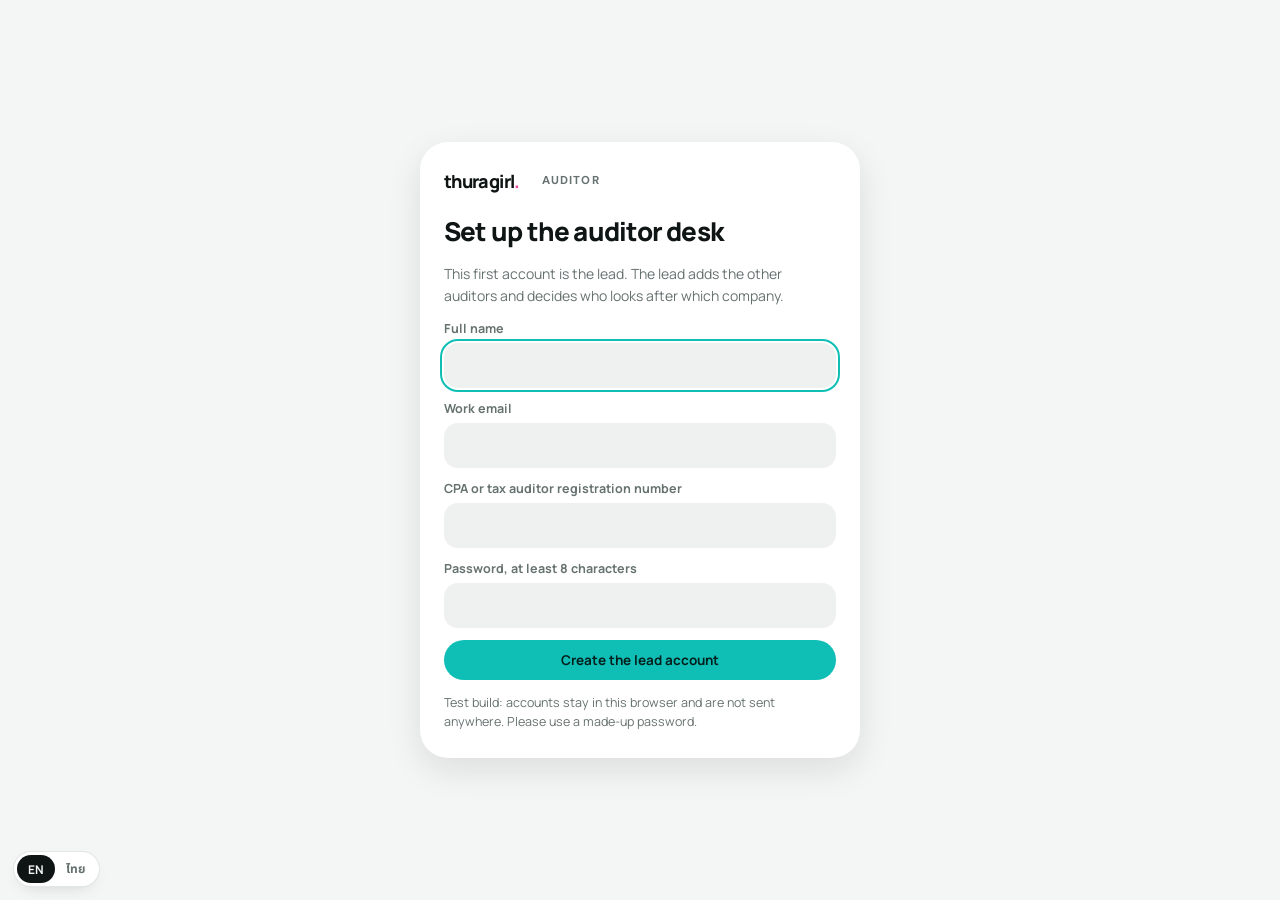
==== commit 80cbb250: "Auditor desk and sign-in in Thai, with an EN/ไทย switch Co-Authored-By: Claude Opus 5.5 <noreply@ant" ====
--- a/auditor/index.html
+++ b/auditor/index.html
@@ -153,7 +153,7 @@
 
   .sr{position:absolute;width:1px;height:1px;overflow:hidden;clip:rect(0 0 0 0);white-space:nowrap}
   [hidden]{display:none!important}
-  .per select{border:0;background:var(--surface);color:var(--ink);font:700 13px var(--font);border-radius:99px;padding:9px 34px 9px 15px;cursor:pointer;-webkit-appearance:none;appearance:none;
+  .per select{border:0;background-color:var(--surface);color:var(--ink);font:700 13px var(--font);border-radius:99px;padding:9px 34px 9px 15px;cursor:pointer;-webkit-appearance:none;appearance:none;
     background-image:url("data:image/svg+xml,%3Csvg xmlns='http://www.w3.org/2000/svg' viewBox='0 0 24 24' fill='none' stroke='%23667270' stroke-width='2' stroke-linecap='round'%3E%3Cpath d='m6.5 9.5 5.5 5.5 5.5-5.5'/%3E%3C/svg%3E");background-repeat:no-repeat;background-position:right 12px center;background-size:14px}
   button.me{border:0;cursor:pointer}
   .scope{display:flex;margin-bottom:8px;background:var(--soft);width:100%}
@@ -169,7 +169,9 @@
   .doc.open .ic{background:var(--soft);color:var(--mute)}
   .assign{display:flex;align-items:center;gap:8px;font-size:13px;font-weight:700;color:var(--mute)}
   .assign label{display:flex;align-items:center;gap:8px}
-  .assign select{border:0;background:var(--soft);color:var(--ink);font:700 13px var(--font);border-radius:12px;padding:8px 12px;max-width:240px}
+  .assign select{border:0;background-color:var(--soft);color:var(--ink);font:700 13px var(--font);border-radius:12px;padding:9px 38px 9px 13px;max-width:260px;cursor:pointer}
+  .assign select,.per select{-webkit-appearance:none;appearance:none;background-image:url("data:image/svg+xml,%3Csvg xmlns='http://www.w3.org/2000/svg' viewBox='0 0 24 24' fill='none' stroke='%23667270' stroke-width='2.2' stroke-linecap='round' stroke-linejoin='round'%3E%3Cpath d='m6.5 9.5 5.5 5.5 5.5-5.5'/%3E%3C/svg%3E");background-repeat:no-repeat;background-position:right 13px center;background-size:14px}
+  @media (prefers-color-scheme: dark){ :root:not([data-theme="light"]) .assign select,:root:not([data-theme="light"]) .per select{background-image:url("data:image/svg+xml,%3Csvg xmlns='http://www.w3.org/2000/svg' viewBox='0 0 24 24' fill='none' stroke='%2398A4A1' stroke-width='2.2' stroke-linecap='round' stroke-linejoin='round'%3E%3Cpath d='m6.5 9.5 5.5 5.5 5.5-5.5'/%3E%3C/svg%3E")} }
   .gate{min-height:100vh;display:grid;place-items:center;padding:24px 16px}
   .gc{background:var(--surface);border-radius:28px;padding:26px 24px;width:min(440px,100%);display:grid;gap:14px;box-shadow:var(--shadow)}
   .gc h1{font-size:26px;font-weight:800;letter-spacing:-.03em;margin-top:6px}
@@ -197,6 +199,10 @@
   .codes{display:grid;grid-template-columns:1fr 1fr;gap:8px}
   .codes code{font:700 14px var(--num);background:var(--soft);border-radius:10px;padding:8px;text-align:center}
   @media (max-width:900px){ .per select{padding:8px 30px 8px 12px} .gf.row{grid-template-columns:1fr} .gf.row .btn{width:100%} .assign select{max-width:none;flex:1} }
+  /* EN / ไทย switch */
+  .lng{position:fixed;left:14px;bottom:14px;z-index:70;display:inline-flex;background:var(--surface);border-radius:99px;padding:3px;box-shadow:0 0 0 1px var(--line),0 6px 18px -8px rgba(0,0,0,.2)}
+  .lng button{border:0;background:none;color:var(--mute);font:700 12px var(--font);height:28px;padding:0 11px;border-radius:99px;cursor:pointer}
+  .lng button[aria-pressed="true"]{background:var(--ink);color:var(--bg)}
 </style>
 </head>
 <body>
@@ -610,7 +616,7 @@
       var a = AU[k], n = ALL.filter(function(co){ return owner(co) === k; }).length, r = el("div", "srow"), t = el("div");
       t.appendChild(el("b", "", a.name + (k === ME.email ? " (you)" : ""))); t.appendChild(el("small", "", k + " · " + (a.role === "lead" ? "Lead" : "Auditor") + " · " + n + (n === 1 ? " company" : " companies") + (a.hash ? "" : " · hasn't signed in yet"))); r.appendChild(t); c.appendChild(r);
     });
-    var f = el("form", "gf row"), n = field("Name", "text", "off"), e = field("Email", "email", "off"), cpa = field("Registration number", "text", "off");
+    var f = el("form", "gf row"), n = field("Name", "text", "off"), e = field("Email", "email", "off"), cpa = field("CPA number", "text", "off");
     [n, e, cpa].forEach(function(x){ f.appendChild(x[0]); }); var b = el("button", "btn", "Add auditor"); b.type = "submit"; f.appendChild(b); var err = el("div", "ge"); f.appendChild(err); c.appendChild(f);
     f.addEventListener("submit", function(ev){ ev.preventDefault(); var em = e[1].value.trim().toLowerCase();
       if (!n[1].value.trim() || !/^\S+@\S+\.\S+$/.test(em)){ err.textContent = "Add a name and an email."; return; } if (AU[em]){ err.textContent = "That auditor is already on the desk."; return; }
@@ -823,5 +829,163 @@
   boot();
 })();
 </script>
+<script>
+/* ── auditor desk: Thai. A text walker swaps English for Thai after every render, and back again ── */
+(function(){
+  var KEY = "tg.aud.lang", lang = "en";
+  try { lang = localStorage.getItem(KEY) || ((JSON.parse(localStorage.getItem("tg.v2") || "{}").lang === "th") ? "th" : "en"); } catch (e) {}
+  var D = {
+    "Auditor": "ผู้สอบบัญชี", "Auditors": "ผู้สอบบัญชี", "Monthly close": "ปิดงบรายเดือน", "Yearly close": "ปิดงบรายปี", "Close type": "ประเภทการปิดงบ",
+    "Month": "เดือน", "Month to close": "เดือนที่จะปิด", "Filter the queue": "กรองคิวงาน", "Queue": "คิวงาน", "Company queue": "คิวบริษัท",
+    "Find a company": "ค้นหาบริษัท", "Whose companies": "บริษัทของใคร", "Mine": "ของฉัน", "Unassigned": "ยังไม่มีผู้รับผิดชอบ", "Everyone's": "ทั้งหมด", "All companies": "ทุกบริษัท",
+    "Show sample companies": "แสดงบริษัทตัวอย่าง", "Signed up": "สมัครแล้ว", "Pick a company from the queue.": "เลือกบริษัทจากคิวงาน",
+    "No companies are assigned to you yet.": "ยังไม่มีบริษัทที่มอบหมายให้คุณ", "No companies match.": "ไม่มีบริษัทที่ตรงกัน",
+    "Waiting on documents": "รอเอกสาร", "Ready to close": "พร้อมปิดงบ", "Closed": "ปิดแล้ว", "Collecting": "กำลังรวบรวม", "Filed": "ยื่นแล้ว", "Missing": "ขาด", "Requested": "ขอแล้ว", "Received": "ได้รับแล้ว",
+    "Month not over": "ยังไม่สิ้นเดือน", "Not needed": "ไม่ต้องยื่น", "Not needed:": "ไม่ต้องยื่น:", "Only when triggered": "เฉพาะเมื่อมีรายการ", "Every month, no form": "ทุกเดือน ไม่มีแบบ",
+    "Mark received": "ทำเครื่องหมายว่าได้รับ", "Mark as missing": "ทำเครื่องหมายว่าขาด", "Mark DBD as filed": "ทำเครื่องหมายว่ายื่น DBD แล้ว", "Undo filed": "ยกเลิกสถานะยื่นแล้ว",
+    "Request": "ขอเอกสาร", "Nothing to request": "ไม่มีเอกสารที่ต้องขอ", "View": "ดู", "View month": "ดูเดือนนี้", "Go to month": "ไปที่เดือน", "Close": "ปิด",
+    "Close the year": "ปิดงบประจำปี", "Lock the books for this period": "ล็อกบัญชีของงวดนี้", "Mark every form as filed first": "ทำเครื่องหมายทุกแบบว่ายื่นแล้วก่อน", "Collect every document first": "รวบรวมเอกสารให้ครบก่อน",
+    "Available once every document is in.": "ใช้ได้เมื่อได้รับเอกสารครบ", "After filing": "หลังยื่น", "After filing:": "หลังยื่น:", "The form": "แบบฟอร์ม", "Payment": "การชำระเงิน",
+    "From ThuraGirl": "จาก ThuraGirl", "From client": "จากลูกค้า", "Sent by the client": "ลูกค้าส่งมา", "Pulled by ThuraGirl from the books": "ThuraGirl ดึงจากบัญชี",
+    "Test build: files stay on the client's device, so there is nothing to preview here. In the live app the file opens in this panel.": "เวอร์ชันทดสอบ: ไฟล์อยู่ในอุปกรณ์ของลูกค้า จึงไม่มีตัวอย่างให้ดู ในระบบจริงไฟล์จะเปิดในแผงนี้",
+    "Not kept in this test build": "ไม่ได้เก็บไว้ในเวอร์ชันทดสอบ", "This period": "งวดนี้", "Last month": "เดือนที่แล้ว", "Year to date": "ตั้งแต่ต้นปี",
+    "Books": "บัญชี", "Bank statements": "รายการเดินบัญชีธนาคาร", "Sales tax invoices": "ใบกำกับภาษีขาย", "Purchases": "รายการซื้อ", "Receipts": "ใบเสร็จรับเงิน", "Receipt": "ใบเสร็จรับเงิน", "Invoice": "ใบแจ้งหนี้",
+    "Trial balance": "งบทดลอง", "Trial balance (all account balances)": "งบทดลอง (ยอดคงเหลือทุกบัญชี)", "Trial balance and ledger": "งบทดลองและบัญชีแยกประเภท", "General ledger": "บัญชีแยกประเภททั่วไป", "Ledger": "บัญชีแยกประเภท", "Sub-ledgers": "บัญชีย่อย",
+    "Reconciliations": "การกระทบยอด", "Accruals": "ค่าใช้จ่ายค้างจ่าย", "Adjustment entries": "รายการปรับปรุง", "Entries": "รายการบันทึก", "Provisions": "ประมาณการหนี้สิน", "Petty cash": "เงินสดย่อย",
+    "Fixed assets and depreciation": "สินทรัพย์ถาวรและค่าเสื่อมราคา", "Tax depreciation": "ค่าเสื่อมราคาทางภาษี", "Stock count": "การตรวจนับสินค้า", "Loans": "เงินกู้", "Customer balances": "ยอดลูกหนี้", "Supplier balances": "ยอดเจ้าหนี้",
+    "Card statements": "รายการบัตร", "Card payouts": "เงินโอนจากบัตร", "Wallet statements": "รายการกระเป๋าเงิน", "Payment-provider statements": "รายการจากผู้ให้บริการชำระเงิน", "Platform payouts": "เงินโอนจากแพลตฟอร์ม", "Platform settlements": "รายการชำระจากแพลตฟอร์ม",
+    "Sales channels": "ช่องทางขาย", "Sales channel exports": "ไฟล์จากช่องทางขาย", "Sales documents": "เอกสารขาย", "Supplier documents": "เอกสารผู้ขาย", "Supplier payments": "การจ่ายเงินผู้ขาย", "Bank payments": "การจ่ายผ่านธนาคาร",
+    "Credit notes": "ใบลดหนี้", "Debit notes": "ใบเพิ่มหนี้", "Credits": "เครดิต", "Full tax invoices": "ใบกำกับภาษีเต็มรูป", "Purchase orders": "ใบสั่งซื้อ", "Orders and delivery": "คำสั่งซื้อและการส่งมอบ", "Orders or contracts": "คำสั่งซื้อหรือสัญญา",
+    "Goods or service received": "ได้รับสินค้าหรือบริการแล้ว", "Delivery or service acceptance": "ใบส่งมอบหรือใบรับงาน", "Service acceptance": "ใบรับงานบริการ", "Proof of where the service was used": "หลักฐานสถานที่ใช้บริการ", "Work done": "งานที่ทำ",
+    "Contract": "สัญญา", "Contract or scope of work": "สัญญาหรือขอบเขตงาน", "Payment voucher": "ใบสำคัญจ่าย", "Payment proof": "หลักฐานการชำระเงิน", "Proof of payment": "หลักฐานการชำระเงิน", "Bank proof with date paid": "หลักฐานธนาคารพร้อมวันที่จ่าย", "Remittance proof": "หลักฐานการโอนเงิน",
+    "Official receipt": "ใบเสร็จรับเงินทางการ", "Submission reference": "เลขอ้างอิงการยื่น", "Submission response": "ผลตอบรับการยื่น", "Accepted status": "สถานะรับเรื่อง", "Filing files": "ไฟล์สำหรับยื่น", "For corrections": "สำหรับการแก้ไข",
+    "Sales VAT report": "รายงานภาษีขาย", "Purchase VAT report": "รายงานภาษีซื้อ", "VAT reports": "รายงานภาษีมูลค่าเพิ่ม", "VAT return": "แบบแสดงรายการภาษีมูลค่าเพิ่ม", "Overpaid VAT carried forward": "ภาษีชำระเกินยกไป",
+    "VAT paid on behalf of a foreign supplier": "ภาษีมูลค่าเพิ่มที่นำส่งแทนผู้ขายต่างประเทศ", "VAT registered": "จดทะเบียนภาษีมูลค่าเพิ่ม", "Not VAT registered": "ไม่ได้จดทะเบียนภาษีมูลค่าเพิ่ม", "the company is not VAT registered": "บริษัทไม่ได้จดทะเบียนภาษีมูลค่าเพิ่ม",
+    "Withholding tax on salaries": "ภาษีหัก ณ ที่จ่ายจากเงินเดือน", "Withholding tax: payments to individuals": "ภาษีหัก ณ ที่จ่าย: จ่ายบุคคลธรรมดา", "Withholding tax: payments to companies": "ภาษีหัก ณ ที่จ่าย: จ่ายนิติบุคคล",
+    "Withholding certificates received": "หนังสือรับรองการหักภาษีที่ได้รับ", "Withholding certificates received (tax credits)": "หนังสือรับรองการหักภาษีที่ได้รับ (เครดิตภาษี)", "Earlier certificates": "หนังสือรับรองก่อนหน้า", "Earlier forms": "แบบที่ยื่นก่อนหน้า",
+    "Payee record: tax ID, person or company, branch, address": "ข้อมูลผู้รับเงิน: เลขผู้เสียภาษี บุคคลหรือนิติบุคคล สาขา ที่อยู่", "Payee country": "ประเทศของผู้รับเงิน", "Payments abroad": "การจ่ายเงินไปต่างประเทศ", "Tax residency certificate": "หนังสือรับรองถิ่นที่อยู่ทางภาษี", "Exchange rate source": "แหล่งอัตราแลกเปลี่ยน",
+    "Social security": "ประกันสังคม", "SSO enrolled": "ขึ้นทะเบียนประกันสังคม", "No SSO": "ไม่มีประกันสังคม", "the company is not enrolled with SSO": "บริษัทไม่ได้ขึ้นทะเบียนประกันสังคม", "the company has no employees": "บริษัทไม่มีพนักงาน", "No employees": "ไม่มีพนักงาน",
+    "Payroll register with wage base and both contributions": "ทะเบียนเงินเดือนพร้อมฐานค่าจ้างและเงินสมทบทั้งสองฝ่าย", "Payroll register: gross, deductions, net": "ทะเบียนเงินเดือน: รวม หัก สุทธิ", "Payroll journal entry": "รายการบันทึกเงินเดือน", "Payroll payment": "การจ่ายเงินเดือน", "Bank payroll file": "ไฟล์เงินเดือนของธนาคาร",
+    "Pay inputs": "ข้อมูลค่าจ้าง", "Overtime": "ค่าล่วงเวลา", "Bonus": "โบนัส", "Commission": "ค่านายหน้า", "Attendance": "การเข้างาน", "HR changes": "การเปลี่ยนแปลงพนักงาน", "Start dates": "วันเริ่มงาน", "Resignations": "การลาออก", "Terminations": "การเลิกจ้าง", "Employment contracts": "สัญญาจ้าง",
+    "Employee list with status: active, joined, left, unpaid leave": "รายชื่อพนักงานพร้อมสถานะ: ทำงาน เข้าใหม่ ลาออก ลาไม่รับค่าจ้าง", "Employee list: joiners and leavers": "รายชื่อพนักงาน: เข้าใหม่และลาออก", "Annual payroll summary, for the calendar year": "สรุปเงินเดือนทั้งปี ตามปีปฏิทิน", "Full payment list": "รายการจ่ายทั้งหมด",
+    "Half-year corporate income tax": "ภาษีเงินได้นิติบุคคลครึ่งปี", "Annual corporate income tax": "ภาษีเงินได้นิติบุคคลประจำปี", "Annual filing with DBD": "การยื่นประจำปีกับกรมพัฒนาธุรกิจการค้า", "DBD financial statements": "งบการเงินยื่นกรมพัฒนาธุรกิจการค้า", "DBD": "DBD",
+    "Profit forecast": "ประมาณการกำไร", "Full-year forecast": "ประมาณการทั้งปี", "Assumptions": "สมมติฐาน", "Management accounts": "งบการเงินเพื่อการบริหาร", "SME status": "สถานะ SME", "BOI incentives": "สิทธิประโยชน์ BOI", "Losses and incentives": "ขาดทุนสะสมและสิทธิประโยชน์",
+    "Tax losses": "ขาดทุนทางภาษี", "Tax losses brought forward": "ขาดทุนทางภาษียกมา", "Non-deductible expenses": "รายจ่ายที่หักไม่ได้", "Entertainment": "ค่ารับรอง", "Donations": "เงินบริจาค", "Related-party transaction records": "รายการกับบุคคลที่เกี่ยวข้อง",
+    "Bridge from accounting profit to taxable profit": "การกระทบกำไรทางบัญชีกับกำไรทางภาษี", "Approval for combined filing": "การอนุมัติยื่นรวม", "Branch list": "รายชื่อสาขา", "Year-end books": "บัญชีสิ้นปี", "Year-end adjustments": "รายการปรับปรุงสิ้นปี",
+    "Final accounts": "บัญชีขั้นสุดท้าย", "Final and locked": "สิ้นสุดและล็อกแล้ว", "Final statements": "งบการเงินฉบับสุดท้าย", "Financial statements": "งบการเงิน", "Statements for the full month": "รายการเดินบัญชีทั้งเดือน", "Statements with last year's figures": "งบการเงินพร้อมตัวเลขปีก่อน",
+    "Statements in DBD's electronic format": "งบการเงินในรูปแบบอิเล็กทรอนิกส์ของ DBD", "Schedules": "ตารางประกอบ", "Notes": "หมายเหตุประกอบงบ", "Notes PDF": "หมายเหตุประกอบงบ PDF", "Audit report": "รายงานผู้สอบบัญชี", "Audit report PDF": "รายงานผู้สอบบัญชี PDF",
+    "Signed audit report with the CPA's name and registration number": "รายงานผู้สอบบัญชีที่ลงนาม พร้อมชื่อและเลขทะเบียนผู้สอบบัญชี", "List of open exceptions": "รายการข้อยกเว้นที่ยังค้าง",
+    "Board and AGM": "กรรมการและการประชุมผู้ถือหุ้น", "Board documents": "เอกสารกรรมการ", "AGM notice": "หนังสือเชิญประชุมสามัญผู้ถือหุ้น", "AGM minutes": "รายงานการประชุมสามัญผู้ถือหุ้น", "Shareholder list": "บัญชีรายชื่อผู้ถือหุ้น", "Share register as of the AGM date": "ทะเบียนผู้ถือหุ้น ณ วันประชุม",
+    "Share transfers during the year": "การโอนหุ้นระหว่างปี", "Capital and share data": "ข้อมูลทุนและหุ้น", "Company documents": "เอกสารบริษัท", "Registration": "การจดทะเบียน", "Supporting documents": "เอกสารประกอบ",
+    "Royalties, interest, dividends. Same documents as ภ.ง.ด.3 and 53": "ค่าสิทธิ ดอกเบี้ย เงินปันผล ใช้เอกสารเดียวกับ ภ.ง.ด.3 และ 53",
+    "New company (not registered yet)": "บริษัทใหม่ (ยังไม่จดทะเบียน)", "Not added": "ยังไม่ได้เพิ่ม", "Due today": "ครบกำหนดวันนี้",
+    "Set up the auditor desk": "ตั้งค่าโต๊ะทำงานผู้สอบบัญชี", "This first account is the lead. The lead adds the other auditors and decides who looks after which company.": "บัญชีแรกนี้คือหัวหน้า หัวหน้าจะเพิ่มผู้สอบบัญชีคนอื่นและกำหนดว่าใครดูแลบริษัทไหน",
+    "Create the lead account": "สร้างบัญชีหัวหน้า", "Full name": "ชื่อ-นามสกุล", "Name": "ชื่อ", "Work email": "อีเมลที่ทำงาน", "Email": "อีเมล", "CPA number": "เลขทะเบียนผู้สอบบัญชี", "CPA or tax auditor registration number": "เลขทะเบียนผู้สอบบัญชีหรือผู้สอบบัญชีภาษีอากร",
+    "Password": "รหัสผ่าน", "Type it again": "พิมพ์อีกครั้ง", "Sign in": "เข้าสู่ระบบ", "Sign out": "ออกจากระบบ", "Sign in with a passkey": "เข้าสู่ระบบด้วยพาสคีย์", "Set password and sign in": "ตั้งรหัสผ่านและเข้าสู่ระบบ", "One more step": "อีกหนึ่งขั้นตอน",
+    "The back office for ThuraGirl's auditors.": "ระบบหลังบ้านสำหรับผู้สอบบัญชีของ ThuraGirl", "New here? Ask your lead auditor to add you. Then sign in with your email and set a password.": "เพิ่งเริ่มใช้? ขอให้หัวหน้าผู้สอบบัญชีเพิ่มคุณก่อน แล้วเข้าสู่ระบบด้วยอีเมลและตั้งรหัสผ่าน",
+    "Your lead added you. Set a password to finish.": "หัวหน้าเพิ่มคุณแล้ว ตั้งรหัสผ่านเพื่อเสร็จสิ้น", "Add your name and a work email.": "ใส่ชื่อและอีเมลที่ทำงาน",
+    "Test build: accounts stay in this browser and are not sent anywhere. Please use a made-up password.": "เวอร์ชันทดสอบ: บัญชีเก็บไว้ในเบราว์เซอร์นี้และไม่ถูกส่งไปที่ใด โปรดใช้รหัสผ่านสมมติ",
+    "That password doesn't match.": "รหัสผ่านไม่ถูกต้อง", "The password needs at least 8 characters.": "รหัสผ่านต้องมีอย่างน้อย 8 ตัวอักษร", "The two passwords don't match.": "รหัสผ่านทั้งสองไม่ตรงกัน", "There's no auditor with that email. Ask your lead to add you.": "ไม่พบผู้สอบบัญชีที่ใช้อีเมลนี้ ขอให้หัวหน้าเพิ่มคุณ",
+    "Type the 6-digit code from your authenticator app, or a backup code.": "พิมพ์รหัส 6 หลักจากแอปยืนยันตัวตน หรือรหัสสำรอง", "Sign-in security": "ความปลอดภัยในการเข้าสู่ระบบ", "Passkey": "พาสคีย์", "Add a passkey": "เพิ่มพาสคีย์", "Sign in with Face ID or Touch ID instead of a password.": "เข้าสู่ระบบด้วย Face ID หรือ Touch ID แทนรหัสผ่าน",
+    "Two-step sign-in": "การยืนยันสองขั้นตอน", "Two-step sign-in is off": "การยืนยันสองขั้นตอนปิดอยู่", "After your password, ask for a code from an authenticator app.": "หลังใส่รหัสผ่าน ให้ขอรหัสจากแอปยืนยันตัวตน", "Set it up": "ตั้งค่า", "Turn on": "เปิด", "Turn off": "ปิด",
+    "Scan this in Google Authenticator, Microsoft Authenticator or 1Password, or type the key by hand.": "สแกนด้วย Google Authenticator, Microsoft Authenticator หรือ 1Password หรือพิมพ์คีย์เอง", "Keep them somewhere safe. Each one works once, if you lose your phone.": "เก็บไว้ในที่ปลอดภัย แต่ละรหัสใช้ได้ครั้งเดียว กรณีโทรศัพท์หาย",
+    "Lead auditor: adds auditors and assigns companies": "หัวหน้าผู้สอบบัญชี: เพิ่มผู้สอบบัญชีและมอบหมายบริษัท", "Add auditor": "เพิ่มผู้สอบบัญชี", "Role": "บทบาท", "Lead": "หัวหน้า",
+    "Restaurant": "ร้านอาหาร", "Cafe and bakery": "คาเฟ่และเบเกอรี่", "Beauty and salon": "ความงามและซาลอน", "Services and agency": "บริการและเอเจนซี", "Online and e-commerce": "ออนไลน์และอีคอมเมิร์ซ", "Manufacturing": "การผลิต", "Craft and manufacturing": "งานฝีมือและการผลิต",
+    "Bangkok": "กรุงเทพฯ", "Chiang Mai": "เชียงใหม่", "Phuket": "ภูเก็ต", "Krabi": "กระบี่", "Rayong": "ระยอง", "Nonthaburi": "นนทบุรี",
+    "Test build. Companies that sign up in this browser join the queue and get their requests on their own dashboard. The sample companies are made up.": "เวอร์ชันทดสอบ บริษัทที่สมัครในเบราว์เซอร์นี้จะเข้าคิว และเห็นคำขอเอกสารบนแดชบอร์ดของตัวเอง บริษัทตัวอย่างเป็นข้อมูลสมมติ",
+    "Bank": "ธนาคาร", "Built": "สร้างแล้ว", "Accounts": "บัญชี"
+  };
+  var MO = ["January", "February", "March", "April", "May", "June", "July", "August", "September", "October", "November", "December"];
+  var MS = ["Jan", "Feb", "Mar", "Apr", "May", "Jun", "Jul", "Aug", "Sep", "Oct", "Nov", "Dec"];
+  var TF = ["มกราคม", "กุมภาพันธ์", "มีนาคม", "เมษายน", "พฤษภาคม", "มิถุนายน", "กรกฎาคม", "สิงหาคม", "กันยายน", "ตุลาคม", "พฤศจิกายน", "ธันวาคม"];
+  var TS = ["ม.ค.", "ก.พ.", "มี.ค.", "เม.ย.", "พ.ค.", "มิ.ย.", "ก.ค.", "ส.ค.", "ก.ย.", "ต.ค.", "พ.ย.", "ธ.ค."];
+  function be(y){ return String(+y + 543); }
+  function dt(s){ // "15 Mar 2026" or "15 Mar"
+    return s.replace(/(\d{1,2}) (Jan|Feb|Mar|Apr|May|Jun|Jul|Aug|Sep|Oct|Nov|Dec)(?: (\d{4}))?/g, function(_, d, m, y){ return d + " " + TS[MS.indexOf(m)] + (y ? " " + be(y) : ""); });
+  }
+  function form(s){ return /^(ภ\.|บอจ|สปส|DBD|Books)/.test(s) ? (s === "Books" ? "บัญชี" : s) : (D[s] || s); }
+  var R = [
+    [/^Not needed: (.+)$/, function(m){ return "ไม่ต้องยื่น: " + (D[m[1]] || m[1]); }],
+    [/^(January|February|March|April|May|June|July|August|September|October|November|December) (\d{4})$/, function(m){ return TF[MO.indexOf(m[1])] + " " + be(m[2]); }],
+    [/^Year ending (\d{1,2}) (\w+) (\d{4})$/, function(m){ return "ปีบัญชีสิ้นสุด " + m[1] + " " + TF[MO.indexOf(m[2])] + " " + be(m[3]); }],
+    [/^Close (January|February|March|April|May|June|July|August|September|October|November|December)$/, function(m){ return "ปิดงบ" + TF[MO.indexOf(m[1])]; }],
+    [/^(\d+) compan(?:y|ies) · most urgent first$/, function(m){ return m[1] + " บริษัท · เรียงตามความเร่งด่วน"; }],
+    [/^(\d+) days? late$/, function(m){ return "เลยกำหนด " + m[1] + " วัน"; }],
+    [/^Due in (\d+) days?$/, function(m){ return "ครบกำหนดใน " + m[1] + " วัน"; }],
+    [/^(\d+) employees?$/, function(m){ return "พนักงาน " + m[1] + " คน"; }],
+    [/^(\d+) missing$/, function(m){ return "ขาด " + m[1]; }],
+    [/^(\d+) requested$/, function(m){ return "ขอแล้ว " + m[1]; }],
+    [/^(\d+) monthly packs?$/, function(m){ return "ชุดเอกสารรายเดือน " + m[1] + " ชุด"; }],
+    [/^(\d+) of (\d+) documents( received)?$/, function(m){ return "ได้รับเอกสาร " + m[1] + " จาก " + m[2]; }],
+    [/^(\d+) requests? sent to (.+)$/, function(m){ return "ส่งคำขอ " + m[1] + " รายการถึง " + m[2]; }],
+    [/^Request (\d+) missing$/, function(m){ return "ขอเอกสารที่ขาด " + m[1] + " รายการ"; }],
+    [/^(Mine|Unassigned|Everyone's) (\d+)$/, function(m){ return D[m[1]] + " " + m[2]; }],
+    [/^Part (\d+)$/, function(m){ return "ส่วนที่ " + m[1]; }],
+    [/^Mark (.+) as filed$/, function(m){ return "ทำเครื่องหมายว่ายื่น " + m[1] + " แล้ว"; }],
+    [/^(.+?)([:,]) (\d+) missing$/, function(m){ return form(m[1]) + m[2] + " ขาด " + m[3]; }],
+    [/^(.+?)([:,]) (\d+) requested$/, function(m){ return form(m[1]) + m[2] + " ขอแล้ว " + m[3]; }],
+    [/^(.+?)([:,]) (complete|filed|not needed|month not over)$/, function(m){ return form(m[1]) + m[2] + " " + { complete: "ครบแล้ว", filed: "ยื่นแล้ว", "not needed": "ไม่ต้องยื่น", "month not over": "ยังไม่สิ้นเดือน" }[m[3]]; }],
+    [/^(ภ\.\S+|บอจ\.\S+|สปส\.\S+) (\d+) (missing|requested)$/, function(m){ return m[1] + (m[3] === "missing" ? " ขาด " : " ขอแล้ว ") + m[2]; }],
+    [/^(ภ\.\S+|บอจ\.\S+|สปส\.\S+) (complete|filed|not needed|payment)$/, function(m){ return m[1] + " " + { complete: "ครบแล้ว", filed: "ยื่นแล้ว", "not needed": "ไม่ต้องยื่น", payment: "การชำระ" }[m[2]]; }],
+    [/^(ภ\.\S+) applies this month$/, function(m){ return m[1] + " ต้องยื่นเดือนนี้"; }],
+    [/^Earlier (ภ\.\S+)$/, function(m){ return m[1] + " ก่อนหน้า"; }],
+    [/^Full-year payroll, matched to the (\d+) monthly (ภ\.\S+) forms$/, function(m){ return "เงินเดือนทั้งปี กระทบกับ " + m[2] + " รายเดือน " + m[1] + " ฉบับ"; }],
+    [/^Annual withholding certificates for employees \((.+)\)$/, function(m){ return "หนังสือรับรองการหักภาษีประจำปีของพนักงาน (" + m[1] + ")"; }],
+    [/^Withholding certificates issued \((.+)\)$/, function(m){ return "หนังสือรับรองการหักภาษีที่ออก (" + m[1] + ")"; }],
+    [/^VAT registration \((.+)\)$/, function(m){ return "การจดทะเบียนภาษีมูลค่าเพิ่ม (" + m[1] + ")"; }],
+    [/^Late\. Was due (.+)$/, function(m){ return "เลยกำหนด เดิมครบ " + due(m[1]); }],
+    [/^Was due (.+?), before they joined ThuraGirl$/, function(m){ return "เดิมครบ " + due(m[1]) + " ก่อนเข้าร่วม ThuraGirl"; }],
+    [/^Was due (.+)$/, function(m){ return "เดิมครบ " + due(m[1]); }],
+    [/^Due (.+)$/, function(m){ return "ครบกำหนด " + due(m[1]); }],
+    [/^(.+) is now with (.+)$/, function(m){ return m[1] + " อยู่ในความดูแลของ " + m[2] + " แล้ว"; }],
+    [/^(.+) added\. They sign in with this email and set a password\.$/, function(m){ return "เพิ่ม " + m[1] + " แล้ว เข้าสู่ระบบด้วยอีเมลนี้และตั้งรหัสผ่าน"; }],
+    [/^Welcome, (.+)$/, function(m){ return "ยินดีต้อนรับ คุณ" + m[1]; }],
+    [/^(.+) \(you\)$/, function(m){ return m[1] + " (คุณ)"; }],
+    [/^(.+) · (Lead|Auditor) · (\d+) compan(?:y|ies)( · hasn't signed in yet)?$/, function(m){ return m[1] + " · " + (m[2] === "Lead" ? "หัวหน้า" : "ผู้สอบบัญชี") + " · " + m[3] + " บริษัท" + (m[4] ? " · ยังไม่เคยเข้าสู่ระบบ" : ""); }],
+    [/^(.+) · (Bangkok|Chiang Mai|Phuket|Krabi|Rayong|Nonthaburi)$/, function(m){ return (D[m[1]] || m[1]) + " · " + D[m[2]]; }],
+    [/^(Restaurant|Cafe and bakery|Beauty and salon|Services and agency|Online and e-commerce|Manufacturing|Craft and manufacturing) · (.+?)( · Unassigned)?$/, function(m){ return D[m[1]] + " · " + m[2] + (m[3] ? " · ยังไม่มีผู้รับผิดชอบ" : ""); }],
+    [/^Password, at least (\d+) characters$/, function(m){ return "รหัสผ่าน อย่างน้อย " + m[1] + " ตัวอักษร"; }],
+    [/^New password, at least (\d+) characters$/, function(m){ return "รหัสผ่านใหม่ อย่างน้อย " + m[1] + " ตัวอักษร"; }],
+    [/^(.+), CPA$/, function(m){ return m[1] + " ผู้สอบบัญชีรับอนุญาต"; }],
+    [/^Request sent to (.+?)\. It shows in Needs you on their dashboard\.$/, function(m){ return "ส่งคำขอถึง " + m[1] + " แล้ว จะแสดงในส่วนที่ต้องทำบนแดชบอร์ดของลูกค้า"; }],
+    [/^(\d+) requests sent to (.+?)\. They show in Needs you on their dashboard\.$/, function(m){ return "ส่งคำขอ " + m[1] + " รายการถึง " + m[2] + " แล้ว จะแสดงในส่วนที่ต้องทำบนแดชบอร์ดของลูกค้า"; }],
+    [/^Test build\. Companies that sign up in this browser/, function(m, s){ return D["Test build. Companies that sign up in this browser join the queue and get their requests on their own dashboard. The sample companies are made up."] + (s.indexOf("Acc") > 0 ? " บัญชีผู้สอบบัญชีเก็บไว้ในเบราว์เซอร์นี้" : ""); }]
+  ];
+  function due(s){ return dt(s).replace(/ by e-filing, /g, " ยื่นออนไลน์, ").replace(/ on paper$/, " ยื่นกระดาษ").replace(/ by e-filing$/, " ยื่นออนไลน์"); }
+  function tr(s){
+    var t = s.trim(); if (!t || !/[A-Za-z]/.test(t)) return s;
+    var out = D[t];
+    if (out == null) for (var i = 0; i < R.length; i++){ var m = t.match(R[i][0]); if (m){ out = R[i][1](m, t); break; } }
+    if (out == null) return s;
+    return s.replace(t, out);
+  }
+  var busy = false, ATTR = ["placeholder", "aria-label", "title"];
+  function walk(root){
+    busy = true;
+    var w = document.createTreeWalker(root, NodeFilter.SHOW_TEXT), n;
+    while ((n = w.nextNode())){
+      var p = n.parentNode; if (!p || p.nodeName === "SCRIPT" || p.nodeName === "STYLE" || (p.closest && p.closest("[data-noi18n]"))) continue;
+      if (n.__th == null || n.nodeValue !== n.__th) n.__en = n.nodeValue;
+      var v = lang === "th" ? tr(n.__en) : n.__en; if (n.nodeValue !== v) n.nodeValue = v; n.__th = v;
+    }
+    (root.querySelectorAll ? root.querySelectorAll("[placeholder],[aria-label],[title]") : []).forEach(function(e){
+      ATTR.forEach(function(a){ var cur = e.getAttribute(a); if (cur == null) return; var ka = "__en_" + a, kt = "__th_" + a;
+        if (e[kt] == null || cur !== e[kt]) e[ka] = cur; var v = lang === "th" ? tr(e[ka]) : e[ka]; if (cur !== v) e.setAttribute(a, v); e[kt] = v; });
+    });
+    document.documentElement.lang = lang;
+    busy = false;
+  }
+  var queued = false;
+  function soon(){ if (busy || queued) return; queued = true; (window.requestAnimationFrame || setTimeout)(function(){ queued = false; walk(document.body); }); }
+  new MutationObserver(function(){ if (!busy) soon(); }).observe(document.body, { childList: true, subtree: true, characterData: true, attributes: true, attributeFilter: ATTR });
+  // EN / ไทย switch, bottom left on every screen
+  var sw = document.createElement("div"); sw.className = "lng"; sw.setAttribute("data-noi18n", ""); sw.setAttribute("role", "group"); sw.setAttribute("aria-label", "Language");
+  [["en", "EN"], ["th", "ไทย"]].forEach(function(o){ var b = document.createElement("button"); b.type = "button"; b.textContent = o[1]; b.setAttribute("aria-pressed", String(lang === o[0]));
+    b.addEventListener("click", function(){ lang = o[0]; try { localStorage.setItem(KEY, lang); } catch (e) {} Array.prototype.forEach.call(sw.children, function(x, i){ x.setAttribute("aria-pressed", String(["en", "th"][i] === lang)); }); walk(document.body); });
+    sw.appendChild(b); });
+  document.body.appendChild(sw);
+  walk(document.body);
+})();
+</script>
 </body>
 </html>
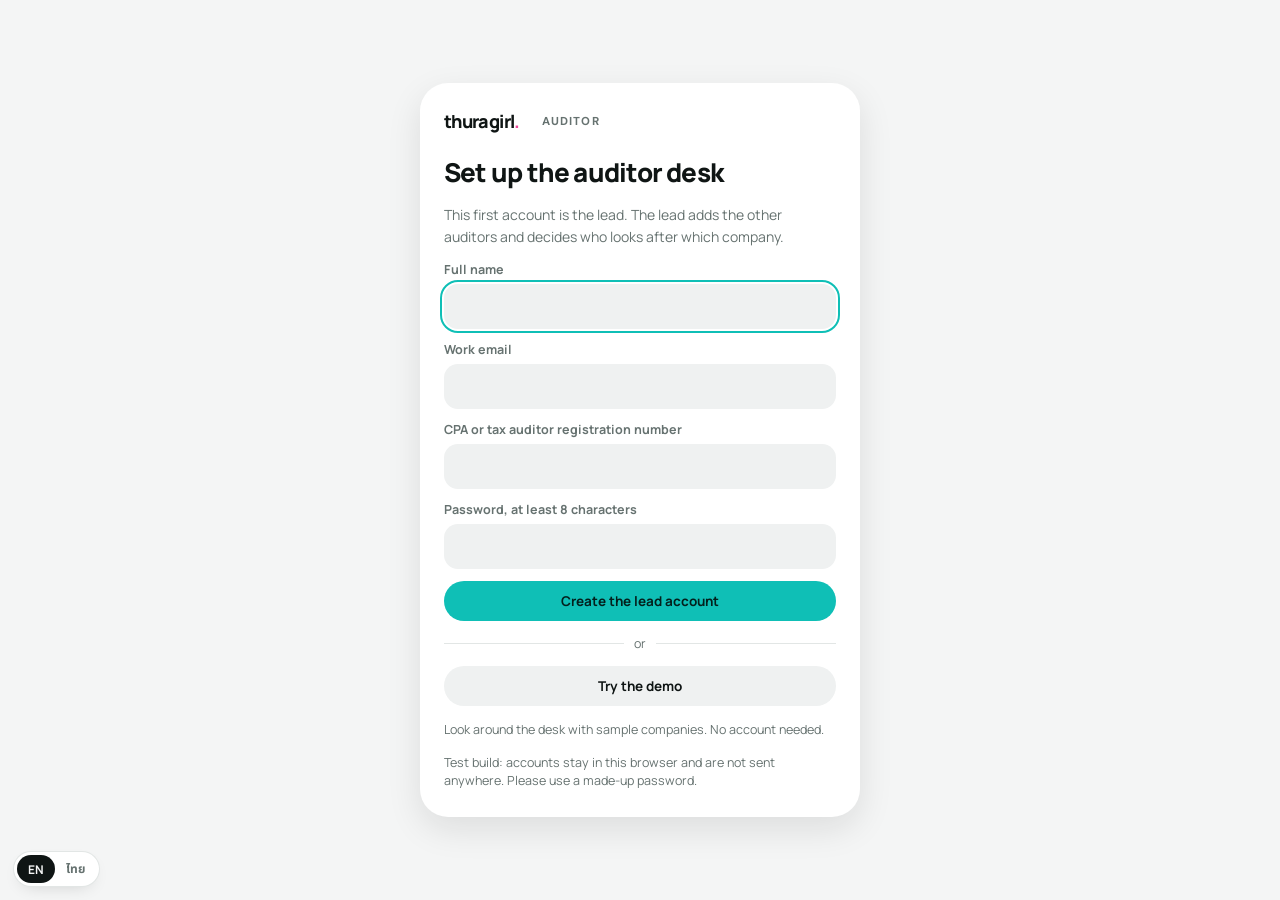
==== commit 4dc5c38a: "Auditor sign-in: Try the demo (sample companies, EN/TH) Co-Authored-By: Claude Opus 5.5 <noreply@ant" ====
--- a/auditor/index.html
+++ b/auditor/index.html
@@ -178,6 +178,9 @@
   .gs{color:var(--mute);font-size:14px;line-height:1.55}
   .gs.sm,.gn{font-size:12.5px}
   .gn{color:var(--mute);line-height:1.5}
+  .gor{display:flex;align-items:center;gap:10px;color:var(--mute);font-size:12.5px}.gor::before,.gor::after{content:"";flex:1;height:1px;background:var(--line)}
+  .demo-bar{position:sticky;top:0;z-index:60;display:flex;align-items:center;justify-content:center;gap:12px;flex-wrap:wrap;padding:8px 16px;background:var(--soft);font-size:13px;font-weight:600}
+  .demo-bar button{border:0;border-radius:99px;padding:6px 12px;font:inherit;font-weight:700;cursor:pointer;background:var(--ink,#0F1514);color:var(--surface,#fff)}
   .gf{display:grid;gap:12px}
   .fl{display:grid;gap:6px;font-size:12.5px;font-weight:700;color:var(--mute)}
   .fl input{border:0;background:var(--soft);border-radius:14px;padding:12px 14px;font:600 15px var(--font);color:var(--ink);width:100%}
@@ -466,7 +469,7 @@
   function saveAU(){ store("tg.aud.users", AU); }
   var ASSIGN = load("tg.aud.assign", {});
   function saveAssign(){ store("tg.aud.assign", ASSIGN); }
-  function leadEmail(){ var l = Object.keys(AU).filter(function(k){ return AU[k].role === "lead"; })[0]; return l || null; }
+  function leadEmail(){ var l = Object.keys(AU).filter(function(k){ return AU[k].role === "lead"; }).sort(function(x, y){ return (AU[x].demo ? 1 : 0) - (AU[y].demo ? 1 : 0); })[0]; return l || null; }
   function owner(co){ return has(ASSIGN, co.id) ? ASSIGN[co.id] : co.sample ? leadEmail() : null; }
   function isLead(){ return ME && ME.role === "lead"; }
   function initials(n){ return (n || "?").split(/\s+/).filter(Boolean).slice(0, 2).map(function(w){ return w.charAt(0).toUpperCase(); }).join(""); }
@@ -498,7 +501,7 @@
   var SESSION_H = 12;
   var LOGIN = !!window.AUD_LOGIN;
   function startSession(acc){ store("tg.aud.session", { email: acc.email, at: Date.now() }); acc.last = Date.now(); saveAU(); ME = acc; if (LOGIN) location.href = "../auditor/"; else boot(); }
-  function signOut(){ try { localStorage.removeItem("tg.aud.session"); } catch (e) {} ME = null; closeDlg(); location.href = "../auditorlogin/"; }
+  function signOut(){ try { localStorage.removeItem("tg.aud.session"); } catch (e) {} if (ME && ME.demo){ var de = ME.email; delete AU[de]; saveAU(); Object.keys(ASSIGN).forEach(function(k){ if (ASSIGN[k] === de) delete ASSIGN[k]; }); saveAssign(); var db2 = readOwners(); Object.keys(db2.users || {}).forEach(function(k){ var u = db2.users[k]; if (u.auditor && u.auditor.name === "Demo Auditor") delete u.auditor; }); store("tg.v2", db2); } ME = null; closeDlg(); location.href = "../auditorlogin/"; }
 
   function field(label, type, auto, val){
     var w = el("label", "fl"); w.appendChild(el("span", "", label)); var i = el("input"); i.type = type || "text"; if (auto) i.autocomplete = auto; if (val) i.value = val; w.appendChild(i); return [w, i];
@@ -507,13 +510,28 @@
     var g = $("#gate"); g.textContent = ""; g.hidden = false; $("#app").hidden = true;
     var c = el("div", "gc"); c.innerHTML = '<div class="brand"><b>thuragirl<i>.</i></b><span>Auditor</span></div>';
     c.appendChild(el("h1", "", title)); if (sub) c.appendChild(el("p", "gs", sub)); g.appendChild(c); return c;
+  }
+  /* demo: look around the desk as a lead auditor with sample companies, no account needed */
+  var DEMO = "demo-auditor@thuragirl.test";
+  function demoBtn(c){
+    c.appendChild(el("div", "gor", "or"));
+    c.appendChild(btn("btn wide", "Try the demo", function(){
+      AU[DEMO] = AU[DEMO] || { email: DEMO, name: "Demo Auditor", cpa: "", role: "lead", demo: true, at: Date.now(), passkeys: [] };
+      saveAU(); store("tg.aud.samples", true); startSession(AU[DEMO]);
+    }));
+    c.appendChild(el("p", "gs sm", "Look around the desk with sample companies. No account needed."));
+  }
+  function demoStrip(){
+    var old = $("#aud-demo"); if (old) old.remove(); if (!ME || !ME.demo) return;
+    var d = el("div", "demo-bar"); d.id = "aud-demo"; d.appendChild(el("span", "", "Demo with sample companies"));
+    d.appendChild(btn("", "Leave the demo", signOut)); document.body.insertBefore(d, document.body.firstChild);
   }
   function testNote(c){ c.appendChild(el("p", "gn", "Test build: accounts stay in this browser and are not sent anywhere. Please use a made-up password.")); }
   function setupScreen(){
     var c = gateCard("Set up the auditor desk", "This first account is the lead. The lead adds the other auditors and decides who looks after which company.");
     var f = el("form", "gf"), n = field("Full name", "text", "name"), e = field("Work email", "email", "email"), cpa = field("CPA or tax auditor registration number", "text", "off"), p = field("Password, at least 8 characters", "password", "new-password");
     [n, e, cpa, p].forEach(function(x){ f.appendChild(x[0]); });
-    var err = el("div", "ge"); f.appendChild(err); var b = el("button", "btn pri", "Create the lead account"); b.type = "submit"; f.appendChild(b); c.appendChild(f); testNote(c);
+    var err = el("div", "ge"); f.appendChild(err); var b = el("button", "btn pri", "Create the lead account"); b.type = "submit"; f.appendChild(b); c.appendChild(f); demoBtn(c); testNote(c);
     f.addEventListener("submit", function(ev){ ev.preventDefault();
       var em = e[1].value.trim().toLowerCase();
       if (!n[1].value.trim() || !/^\S+@\S+\.\S+$/.test(em)) { err.textContent = "Add your name and a work email."; return; }
@@ -529,7 +547,7 @@
     var err = el("div", "ge", msg || ""); f.appendChild(err); var b = el("button", "btn pri", "Sign in"); b.type = "submit"; f.appendChild(b); c.appendChild(f);
     if (pkOk() && Object.keys(AU).some(function(k){ return (AU[k].passkeys || []).length; })) c.appendChild(btn("btn wide", "Sign in with a passkey", function(){ err.textContent = ""; pkSignIn(err); }));
     c.appendChild(el("p", "gs sm", "New here? Ask your lead auditor to add you. Then sign in with your email and set a password."));
-    testNote(c);
+    demoBtn(c); testNote(c);
     f.addEventListener("submit", function(ev){ ev.preventDefault();
       var acc = AU[e[1].value.trim().toLowerCase()]; if (!acc){ err.textContent = "There's no auditor with that email. Ask your lead to add you."; return; }
       if (!acc.hash){ setPassScreen(acc); return; }
@@ -823,8 +841,8 @@
     var ses = load("tg.aud.session", null);
     ME = ses && AU[ses.email] && Date.now() - ses.at < SESSION_H * 3600e3 ? AU[ses.email] : null;
     if (LOGIN && ME){ location.replace("../auditor/"); return; }
-    if (!ME){ if (!LOGIN){ location.replace("../auditorlogin/"); return; } if (!Object.keys(AU).length) setupScreen(); else signInScreen(ses ? "You were signed out after " + SESSION_H + " hours. Sign in again." : ""); return; }
-    $("#gate").hidden = true; $("#app").hidden = false; syncModeUI(); render();
+    if (!ME){ if (!LOGIN){ location.replace("../auditorlogin/"); return; } if (!Object.keys(AU).some(function(k){ return !AU[k].demo; })) setupScreen(); else signInScreen(ses ? "You were signed out after " + SESSION_H + " hours. Sign in again." : ""); return; }
+    $("#gate").hidden = true; $("#app").hidden = false; if (ME.demo) scope = "all"; demoStrip(); syncModeUI(); render();
   }
   boot();
 })();
@@ -881,7 +899,7 @@
     "New company (not registered yet)": "บริษัทใหม่ (ยังไม่จดทะเบียน)", "Not added": "ยังไม่ได้เพิ่ม", "Due today": "ครบกำหนดวันนี้",
     "Set up the auditor desk": "ตั้งค่าโต๊ะทำงานผู้สอบบัญชี", "This first account is the lead. The lead adds the other auditors and decides who looks after which company.": "บัญชีแรกนี้คือหัวหน้า หัวหน้าจะเพิ่มผู้สอบบัญชีคนอื่นและกำหนดว่าใครดูแลบริษัทไหน",
     "Create the lead account": "สร้างบัญชีหัวหน้า", "Full name": "ชื่อ-นามสกุล", "Name": "ชื่อ", "Work email": "อีเมลที่ทำงาน", "Email": "อีเมล", "CPA number": "เลขทะเบียนผู้สอบบัญชี", "CPA or tax auditor registration number": "เลขทะเบียนผู้สอบบัญชีหรือผู้สอบบัญชีภาษีอากร",
-    "Password": "รหัสผ่าน", "Type it again": "พิมพ์อีกครั้ง", "Sign in": "เข้าสู่ระบบ", "Sign out": "ออกจากระบบ", "Sign in with a passkey": "เข้าสู่ระบบด้วยพาสคีย์", "Set password and sign in": "ตั้งรหัสผ่านและเข้าสู่ระบบ", "One more step": "อีกหนึ่งขั้นตอน",
+    "Password": "รหัสผ่าน", "Type it again": "พิมพ์อีกครั้ง", "Sign in": "เข้าสู่ระบบ", "Sign out": "ออกจากระบบ", "Sign in with a passkey": "เข้าสู่ระบบด้วยพาสคีย์", "or": "หรือ", "Try the demo": "ลองเดโม", "Look around the desk with sample companies. No account needed.": "ดูโต๊ะทำงานด้วยบริษัทตัวอย่าง ไม่ต้องมีบัญชี", "Demo with sample companies": "เดโมด้วยบริษัทตัวอย่าง", "Leave the demo": "ออกจากเดโม", "Demo Auditor": "ผู้สอบบัญชีเดโม", "Set password and sign in": "ตั้งรหัสผ่านและเข้าสู่ระบบ", "One more step": "อีกหนึ่งขั้นตอน",
     "The back office for ThuraGirl's auditors.": "ระบบหลังบ้านสำหรับผู้สอบบัญชีของ ThuraGirl", "New here? Ask your lead auditor to add you. Then sign in with your email and set a password.": "เพิ่งเริ่มใช้? ขอให้หัวหน้าผู้สอบบัญชีเพิ่มคุณก่อน แล้วเข้าสู่ระบบด้วยอีเมลและตั้งรหัสผ่าน",
     "Your lead added you. Set a password to finish.": "หัวหน้าเพิ่มคุณแล้ว ตั้งรหัสผ่านเพื่อเสร็จสิ้น", "Add your name and a work email.": "ใส่ชื่อและอีเมลที่ทำงาน",
     "Test build: accounts stay in this browser and are not sent anywhere. Please use a made-up password.": "เวอร์ชันทดสอบ: บัญชีเก็บไว้ในเบราว์เซอร์นี้และไม่ถูกส่งไปที่ใด โปรดใช้รหัสผ่านสมมติ",
